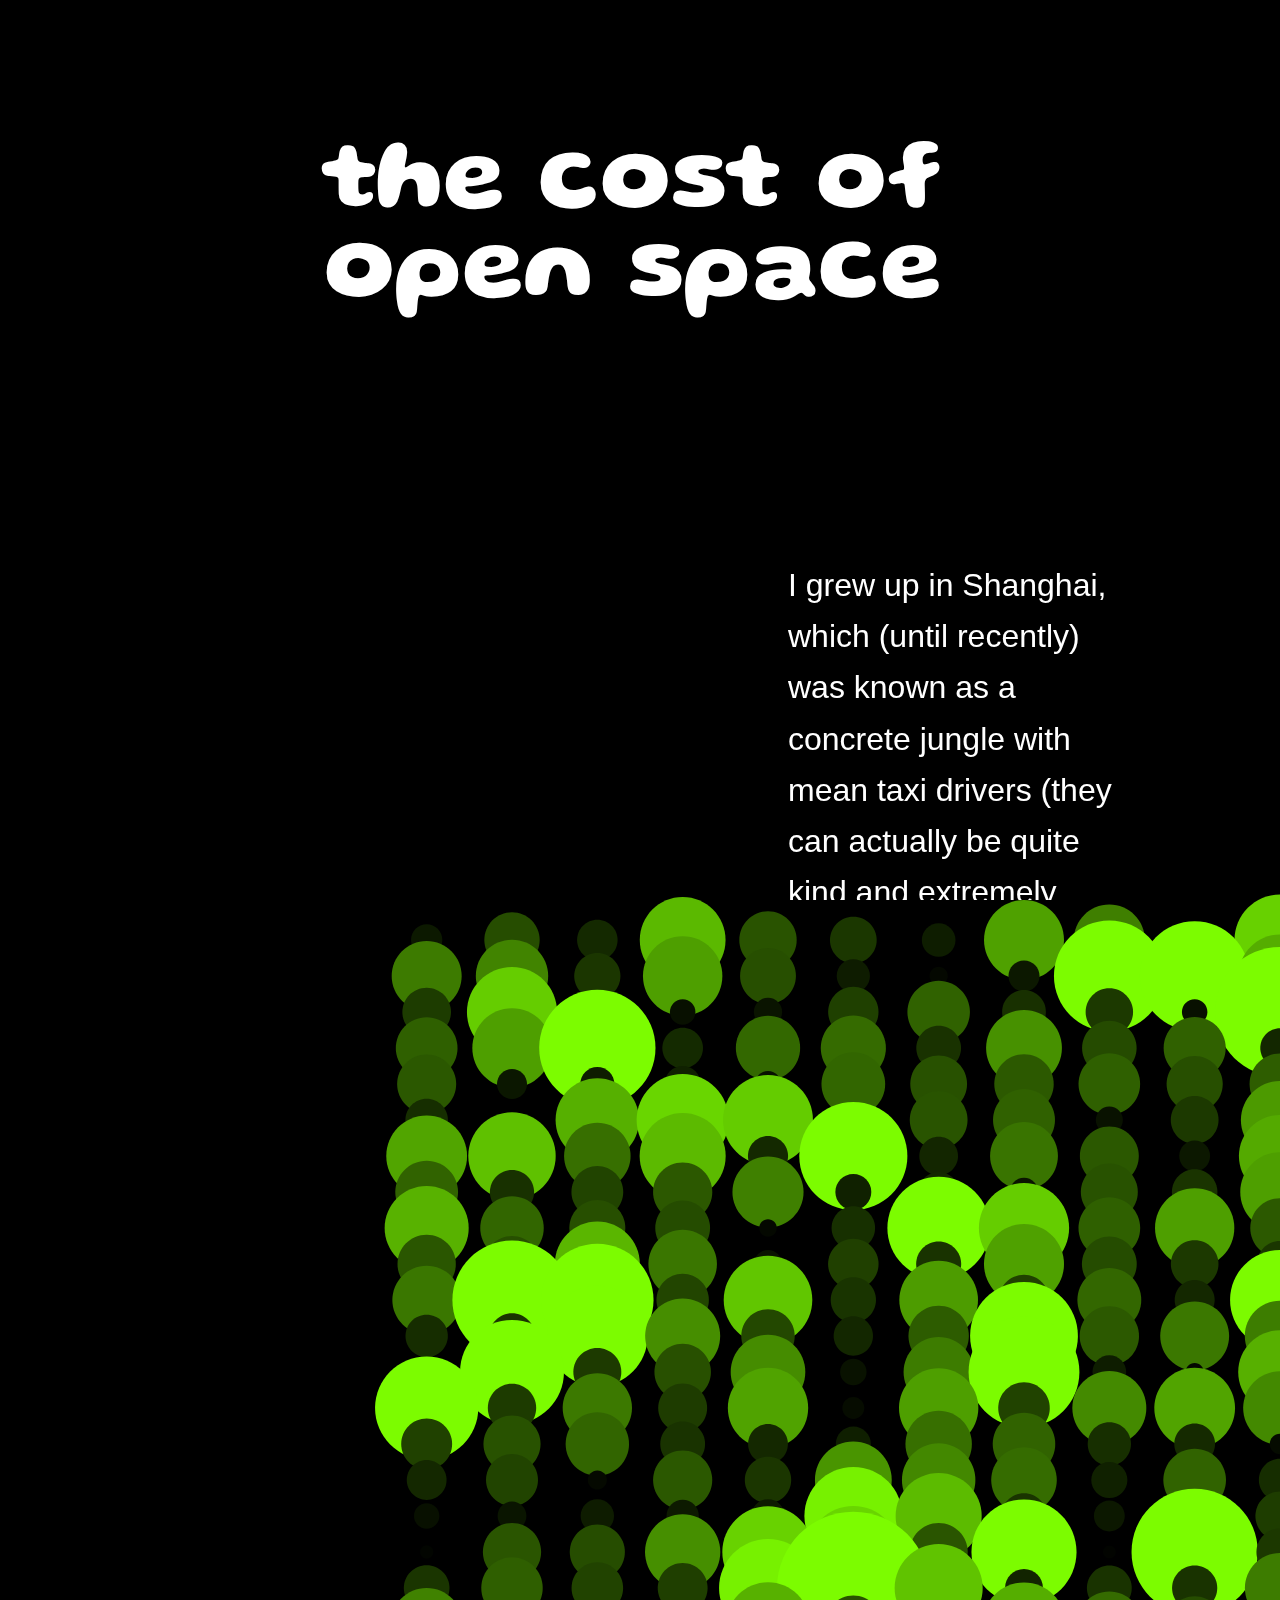
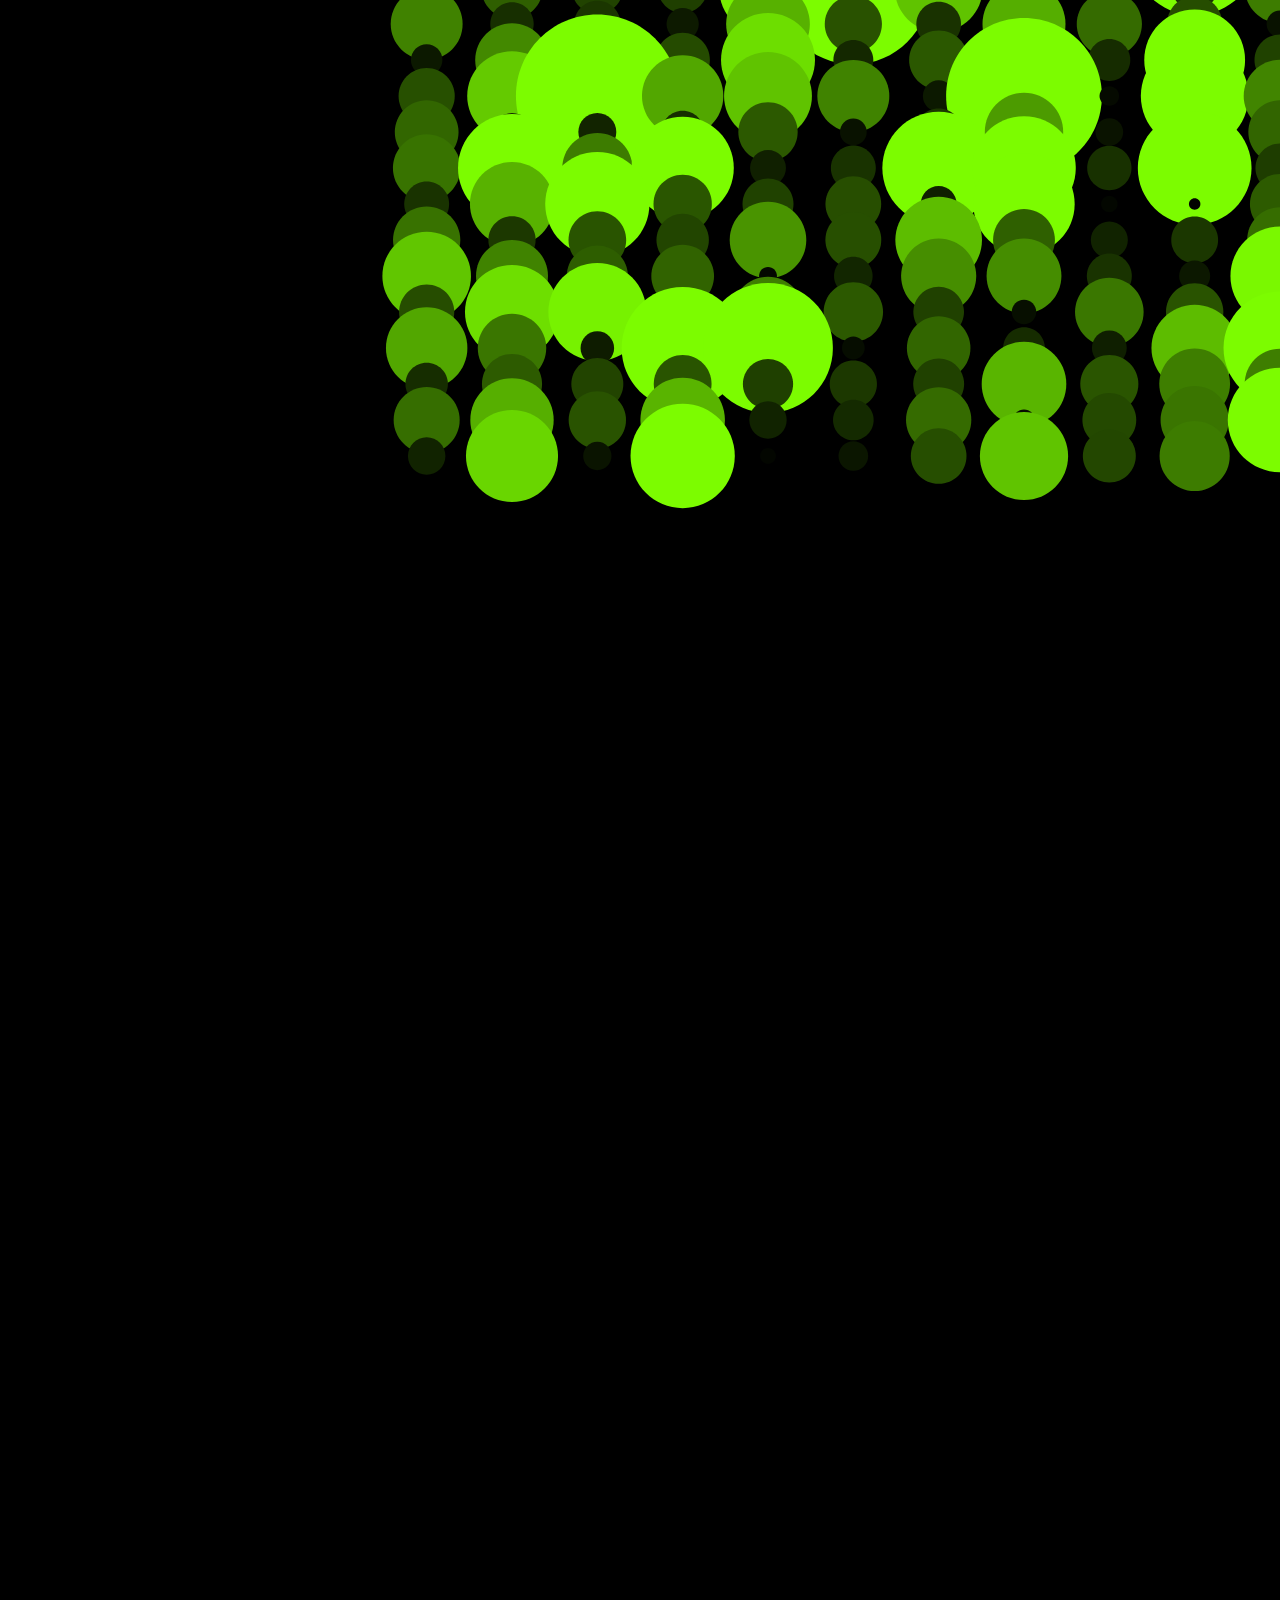
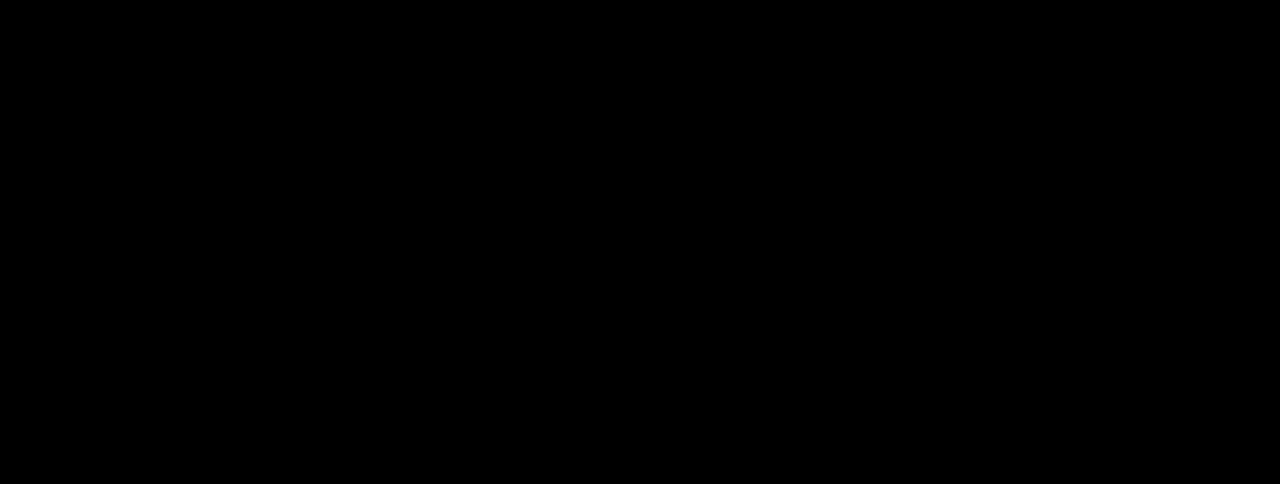
==== index.html @ 82c8053a "." ====
<!DOCTYPE html>
<html>
<head>
  <meta charset="utf-8">
  <meta name="viewport" content="width=device-width, initial-scale=1.0">
  <link rel="stylesheet" href="style/main.css">
  <link href="https://fonts.googleapis.com/css2?family=Gluten:wght@100;200;300;700&display=swap" rel="stylesheet">
  <title>open spaces</title>
  <script language="javascript" type="text/javascript" src="libraries/p5.min.js"></script>
  <script language="javascript" type="text/javascript" src="openspaces.js"></script>
</head>

<body>
  <div class="parallax-container">
    <div class="sticky-header">
      <h1> the cost of <br>open space</h1>
    </div>

    <!-- p5.js Sketch -->
    <script src="openspaces.js"></script>

    <!-- Content Container -->
    <div class="container" id="textContainer">
      <br><br><br><br><br><br><br><br>
      <br><br><br><br><br><br><br><br>
      <br><br><br><br><br><br><br><br>      <br><br><br><br><br><br><br><br>
      <br><br><br><br><br><br><br><br>

      <p>
        I grew up in Shanghai, which (until recently) was known as a concrete jungle with mean taxi drivers (they can
        actually be quite kind and extremely funny) and horrible air quality.
        In middle school, recess time and gym classes were often cancelled on days where the AQI score was deemed unsafe
        for outdoor activity.
        Access to outdoor space is a luxury — that is a fact that I am cognizant of perhaps more intimately than most.
        <br><br><br><br><br><br><br><br>
        <br><br><br><br><br><br><br><br>
        <br><br><br><br><br><br><br><br>

        My project explores the acreages of open space in all 351 towns in the state of Massachusetts. Median income and
        population for each town in this visualization provide crucial context for understanding this data.
        <br><br><br><br><br><br><br><br>      <br><br><br><br><br><br><br><br>
        <br><br><br><br><br><br><br><br>

        <b>Each circle represents one of 351 towns in Massachusetts. Hover over each circle to learn more about them. </b>
        <br><br><br><br><br><br><br><br>      <br><br><br><br><br><br><br><br>
        <br><br><br><br><br><br><br><br>

      </p>
    </div>
    <!-- Opaque Overlay -->
    <div class="opaque-overlay" id="overlay"></div>
  </div>

  <!-- <script>
    document.addEventListener('DOMContentLoaded', function () {
      const parallaxSections = document.querySelectorAll('.parallax-section');

      window.addEventListener('scroll', function () {
        parallaxSections.forEach(function (section, index) {
          const scrollPosition = window.scrollY;
          const yPos = -scrollPosition / (index + 1);
          const coords = `50% ${yPos}px`;

          section.style.backgroundPosition = coords;
        });
      });
    });
  </script> -->
</body>

</html>
---- style/main.css ----
body {
  padding: 20px;
  margin: 20px;
  background-color: #000;
  font-family: "Gluten", "Open Sans", sans-serif;
  font-style: normal;
  color: white;
  font-weight: 300;
  display: flex;
  align-items: top;
  text-align: left;
  justify-content: center;
  overflow: auto;
}

.parallax-container {
  position: relative;
  width: 100%;
  height: 100vh;
  overflow-y: auto;
  overscroll-behavior: contain; /* or 'auto' or 'none' */
}

.sticky-header {
  /* background-color: #000; */
  color: #fff;
  padding: 100px;
  width: 20%;
  position: fixed;
  top: 10;
}

/* main {
  flex: 1;
  padding: 20px;
  height: 100vh;
  background-color: #000;
  margin-right: 30%;
} */

.container {
  display: flex;
  flex-direction: column;
  align-items: flex-end;
  text-align: left;
  position: fixed;
  width: 30%; /* Adjusted width to 30% */
  right: 10%; /* Increased right margin to 10% */
  top: 0;
  height: 100%;
  overflow-y: auto; /* Allow scrolling within the container */
  z-index: 3;
}


.sticky-header h1 {
  text-align: right;
  margin: 0 220px;
  color: white;
  font-size: 100px;
  position: fixed;
}


.container p {
  margin: 0 20px; /* Add margin for better readability */
  color: white;
  font-size: 32px;
  line-height: 1.6;
  text-align: left;
  font-family: 'Gill Sans', 'Gill Sans MT', Calibri, 'Trebuchet MS', sans-serif;
}

.opaque-overlay {
  position: absolute; /* Change position to absolute */
  top: 0;
  left: 50%; /* Adjusted to center the overlay */
  width: 40%; /* Adjusted to a smaller width */
  background: rgba(255, 255, 255, 1);
  z-index: 2;
  /* transform: translateX(-50%); Center the overlay horizontally */
}

.container::-webkit-scrollbar {
  width: 5px; /* Set the width of the scrollbar */
}

.container::-webkit-scrollbar-thumb {
  background-color: rgba(20, 20, 20, 0.5); /* Set the color of the scrollbar thumb */
  border-radius: 2px; /* Optional: Add rounded corners to the thumb */
}

.container::-webkit-scrollbar-track {
  background-color: transparent; /* Set the color of the scrollbar track */
}
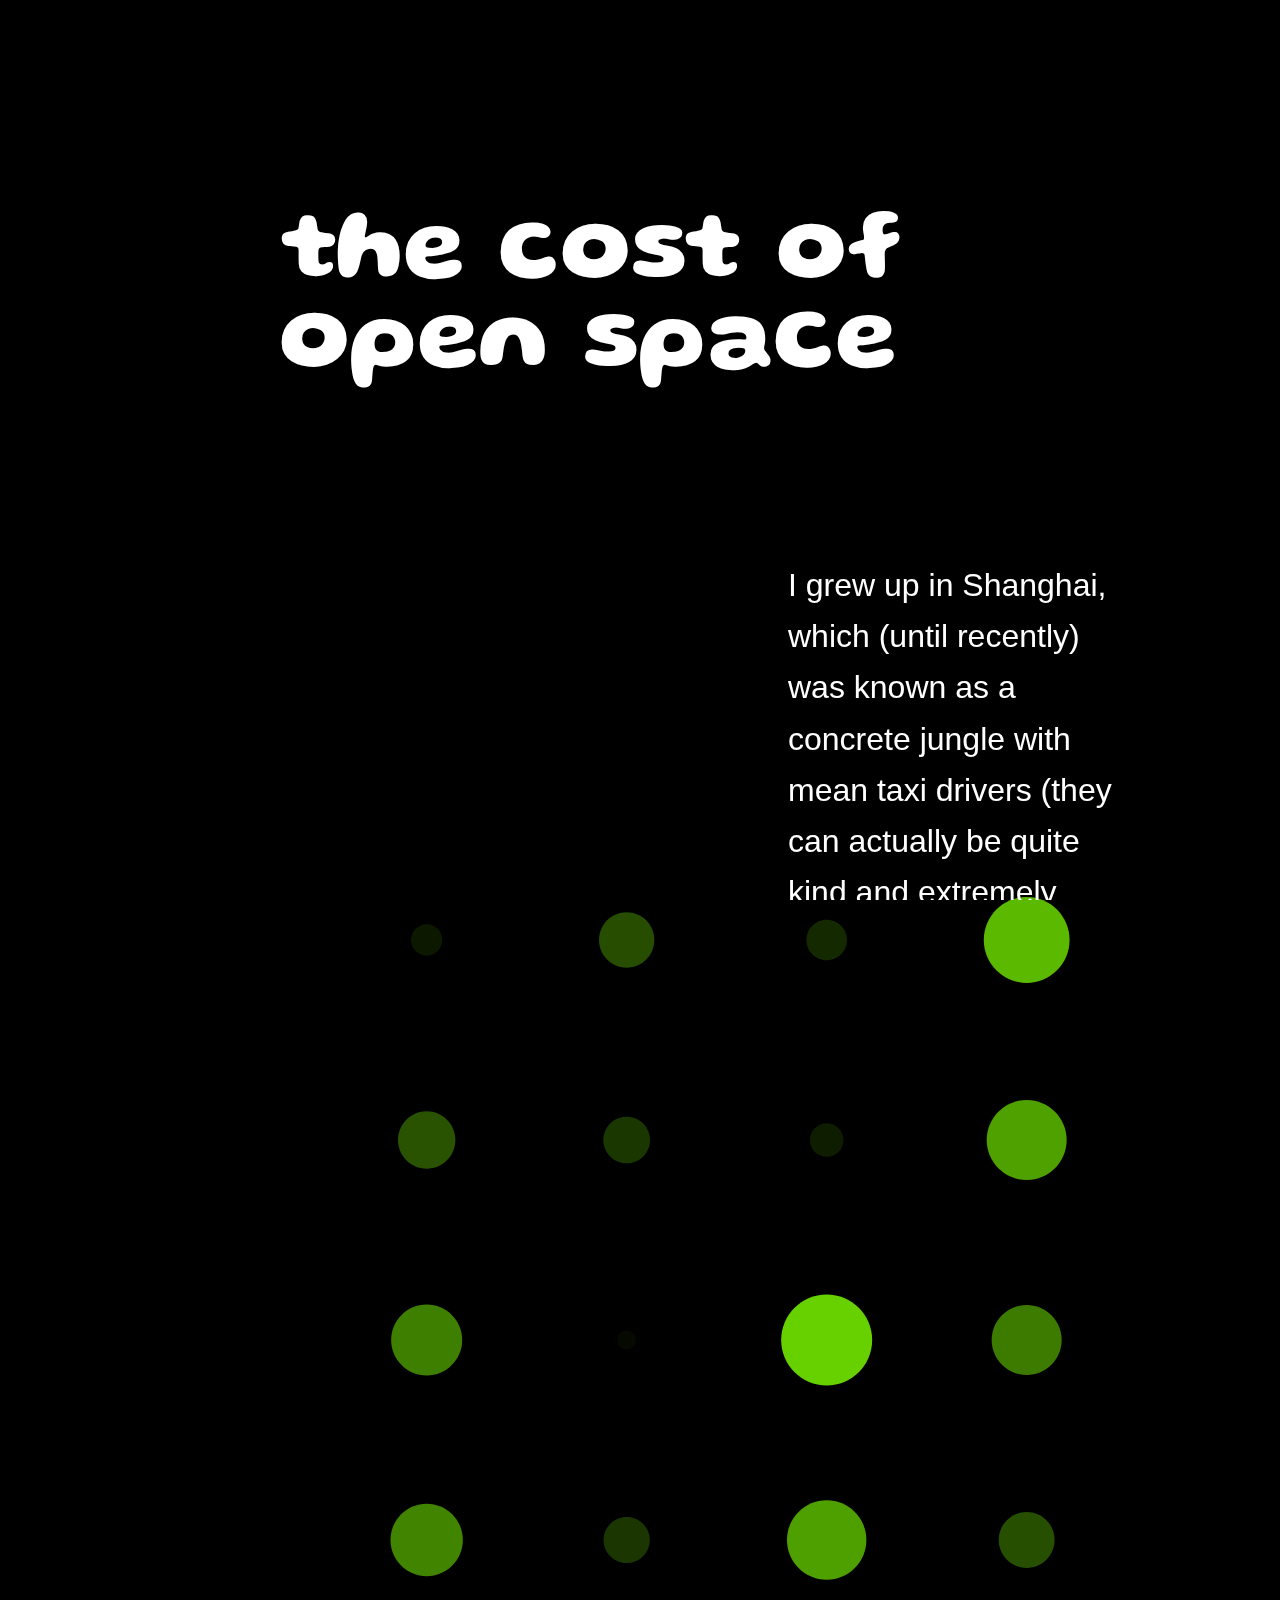
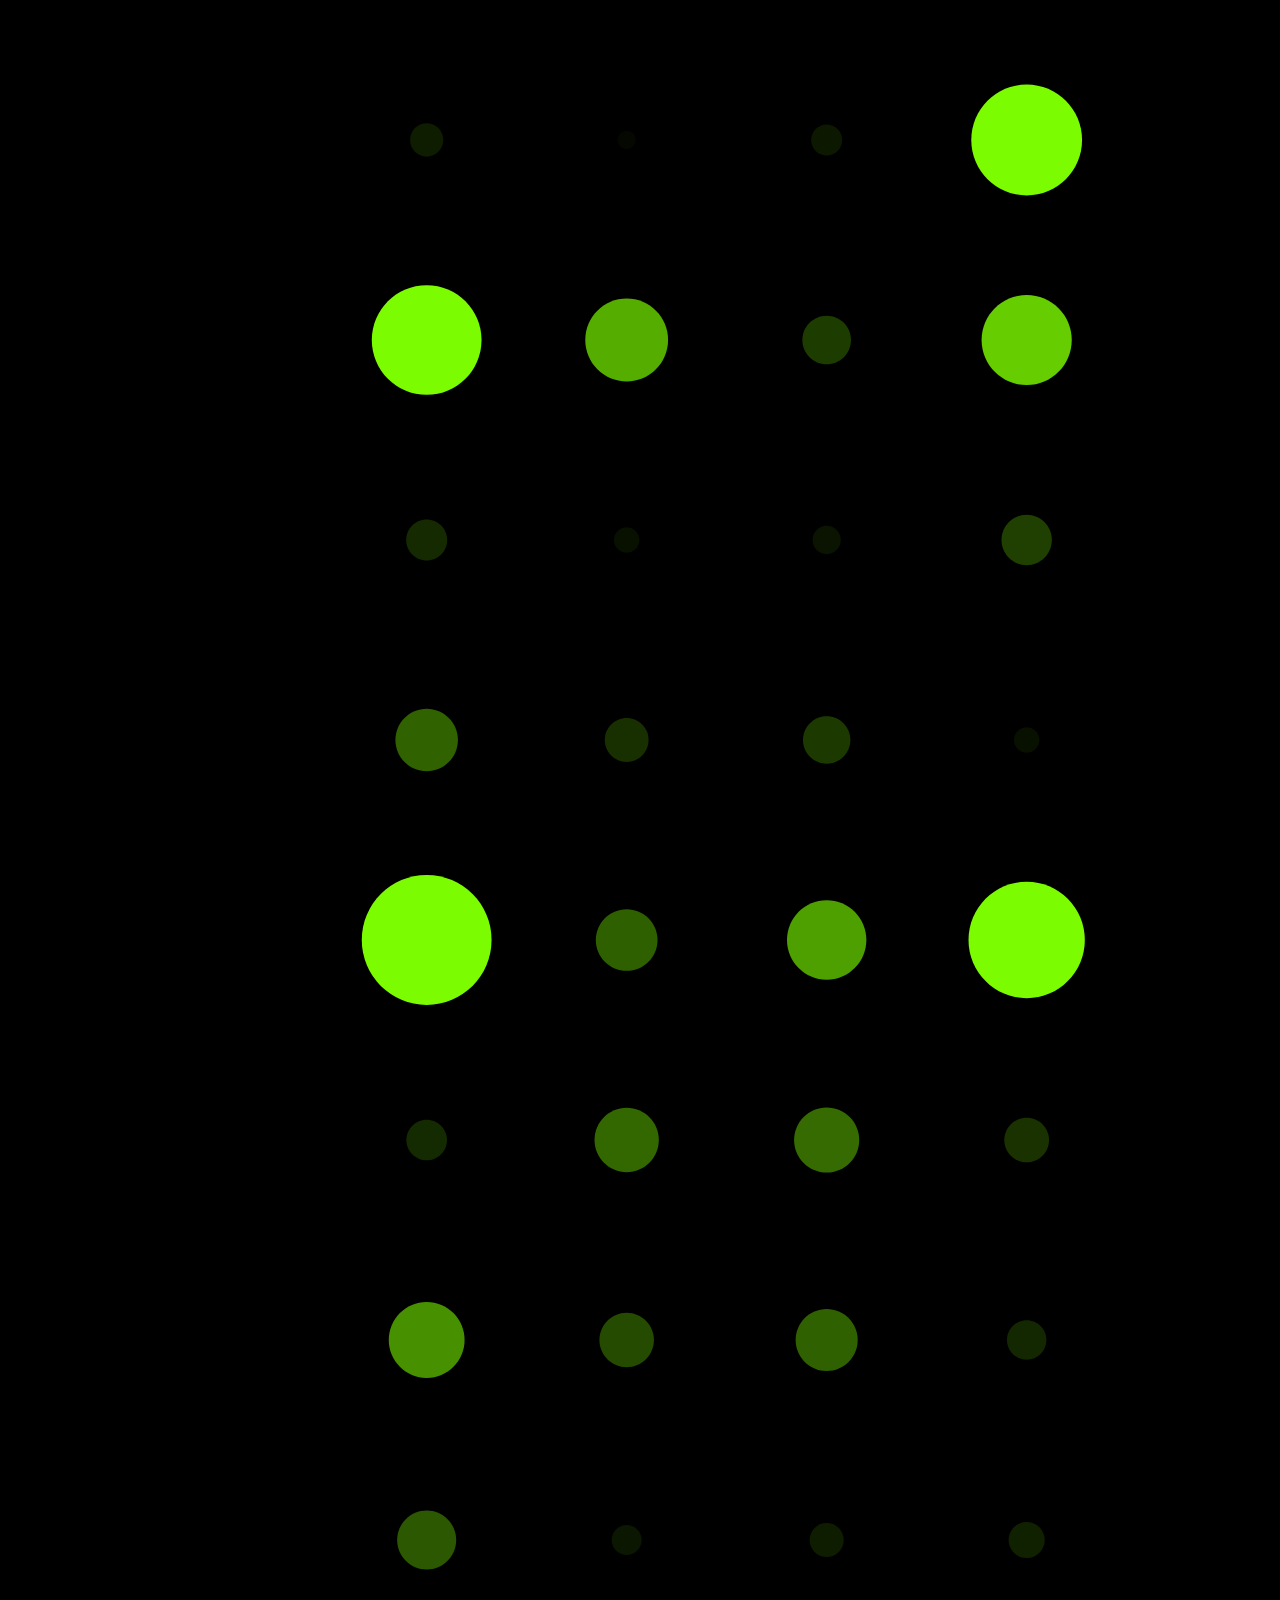
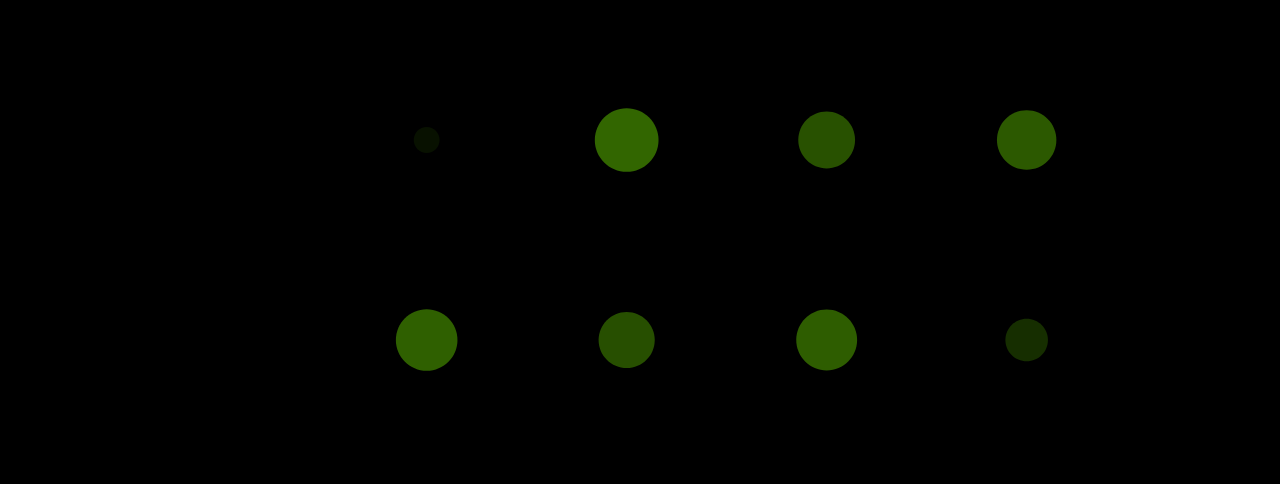
==== commit ec407c00: "." ====
--- a/index.html
+++ b/index.html
@@ -11,13 +11,11 @@
 </head>
 
 <body>
+  <div class="sticky-header">
+    <h1> the cost of <br>open space</h1>
+  </div>
+
   <div class="parallax-container">
-    <div class="sticky-header">
-      <h1> the cost of <br>open space</h1>
-    </div>
-
-    <!-- p5.js Sketch -->
-    <script src="openspaces.js"></script>
 
     <!-- Content Container -->
     <div class="container" id="textContainer">
@@ -44,8 +42,12 @@
         <b>Each circle represents one of 351 towns in Massachusetts. Hover over each circle to learn more about them. </b>
         <br><br><br><br><br><br><br><br>      <br><br><br><br><br><br><br><br>
         <br><br><br><br><br><br><br><br>
+        <br><br>
 
       </p>
+          <!-- p5.js Sketch -->
+    <script src="openspaces.js"></script>
+
     </div>
     <!-- Opaque Overlay -->
     <div class="opaque-overlay" id="overlay"></div>
--- a/style/main.css
+++ b/style/main.css
@@ -24,10 +24,11 @@
 .sticky-header {
   /* background-color: #000; */
   color: #fff;
-  padding: 100px;
+  padding: 200px;
   width: 20%;
   position: fixed;
-  top: 10;
+  top: 10px; /* Add 'px' for top property */
+  left: 0;   /* Set the left property to 0 to make it go to the left */
 }
 
 /* main {
@@ -54,8 +55,8 @@
 
 
 .sticky-header h1 {
-  text-align: right;
-  margin: 0 220px;
+  text-align: left;
+  margin: 0 80px;
   color: white;
   font-size: 100px;
   position: fixed;
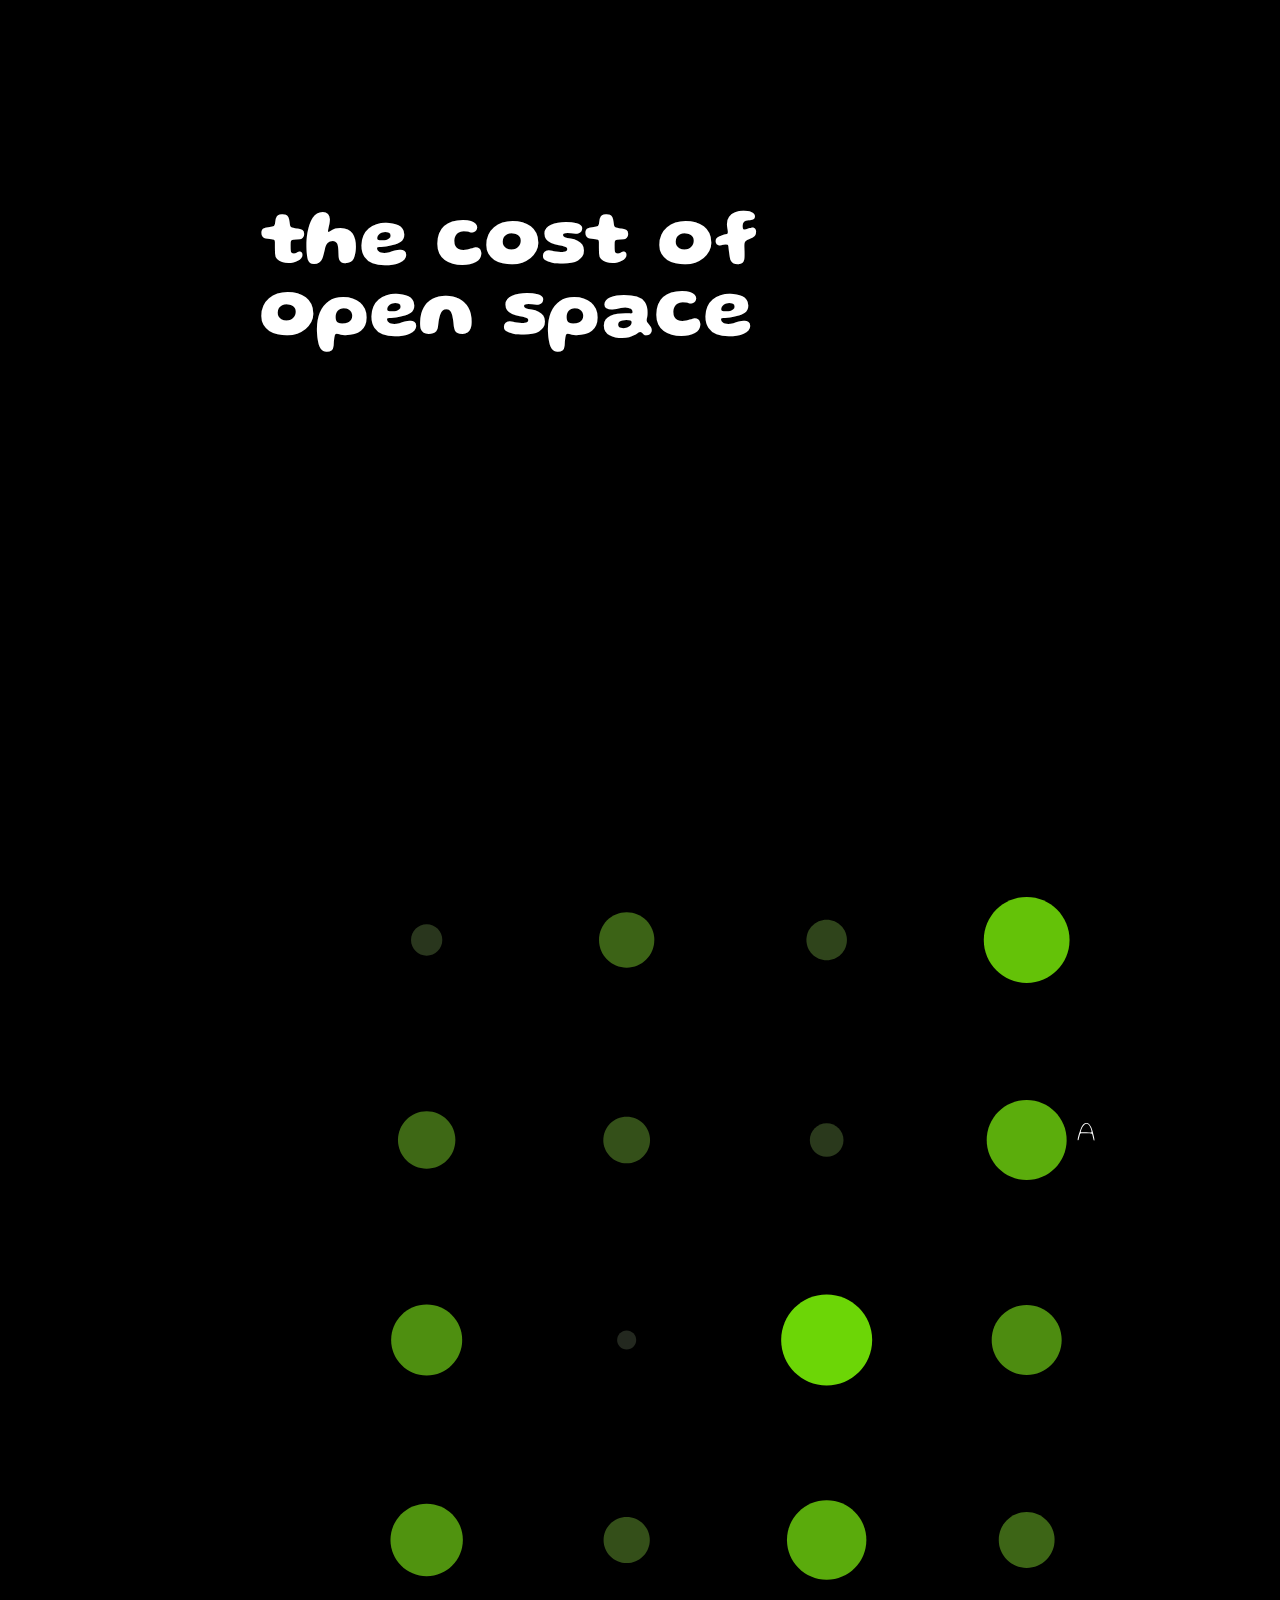
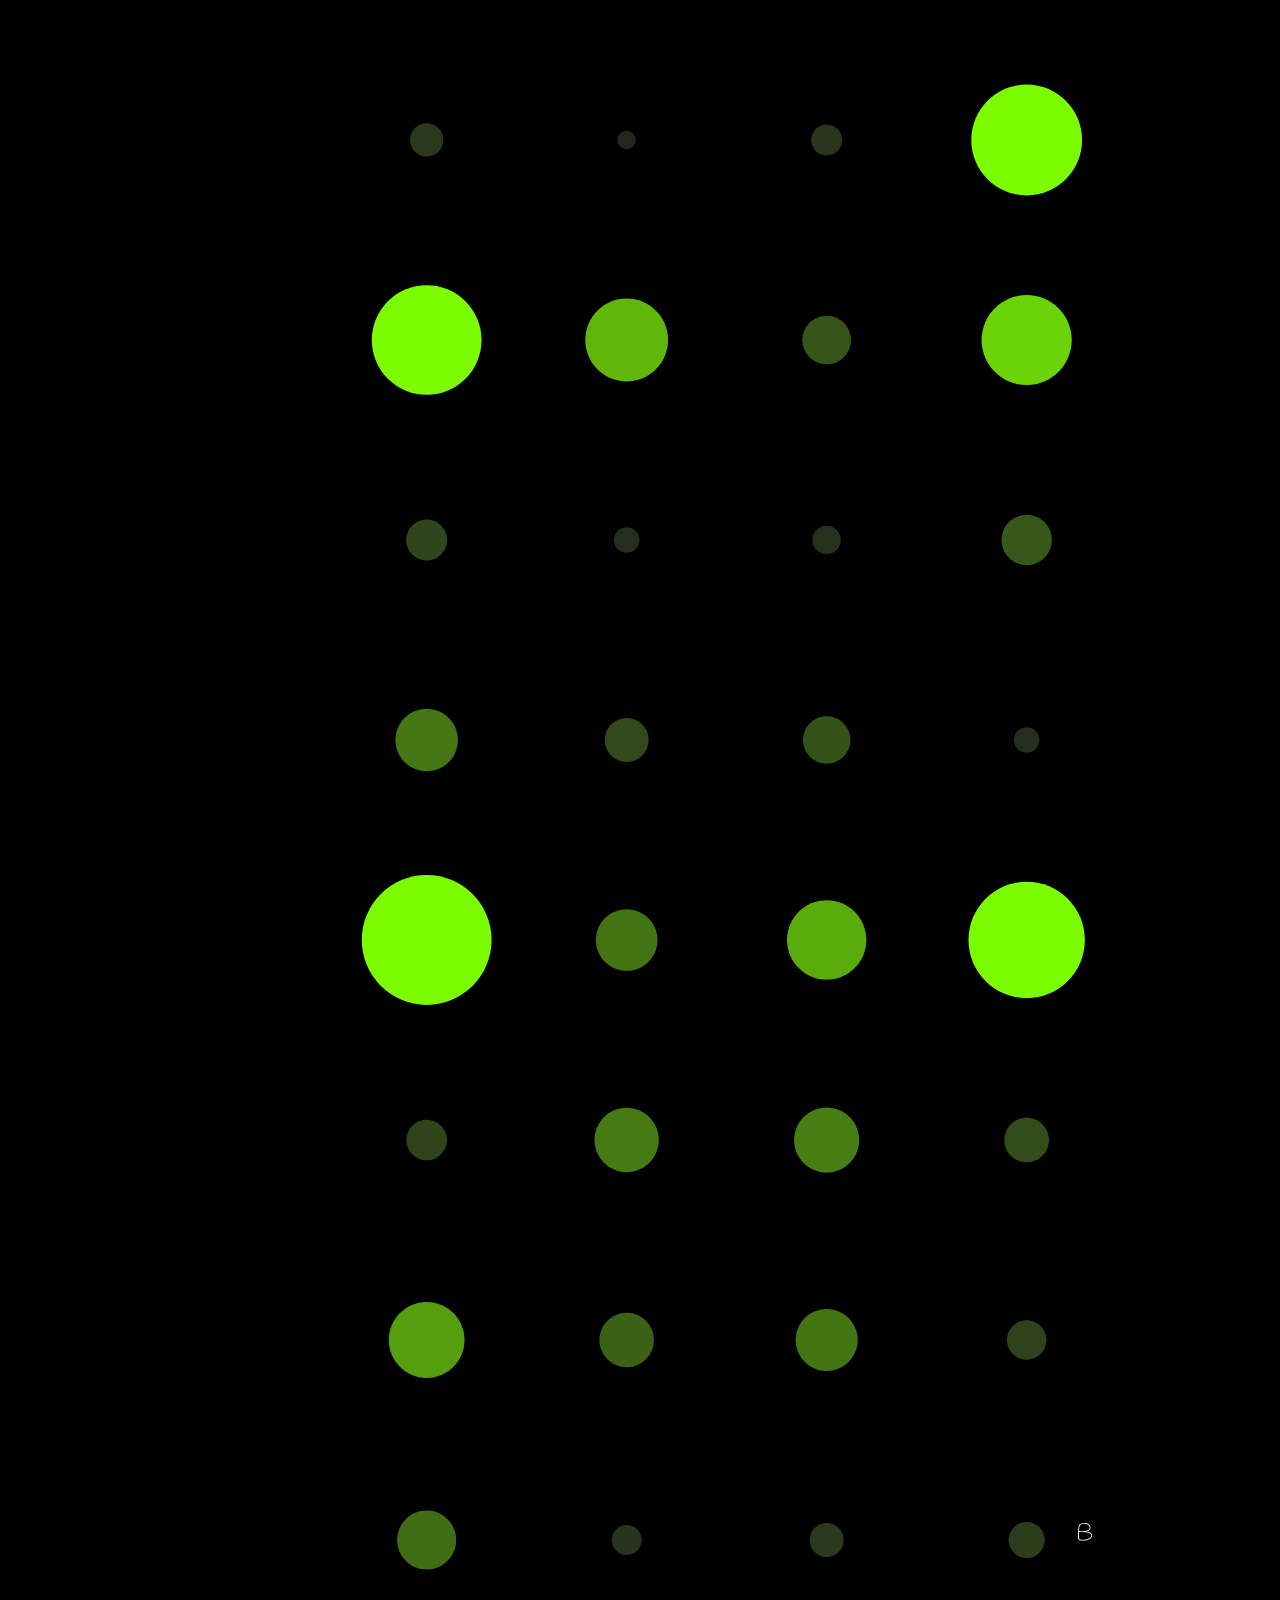
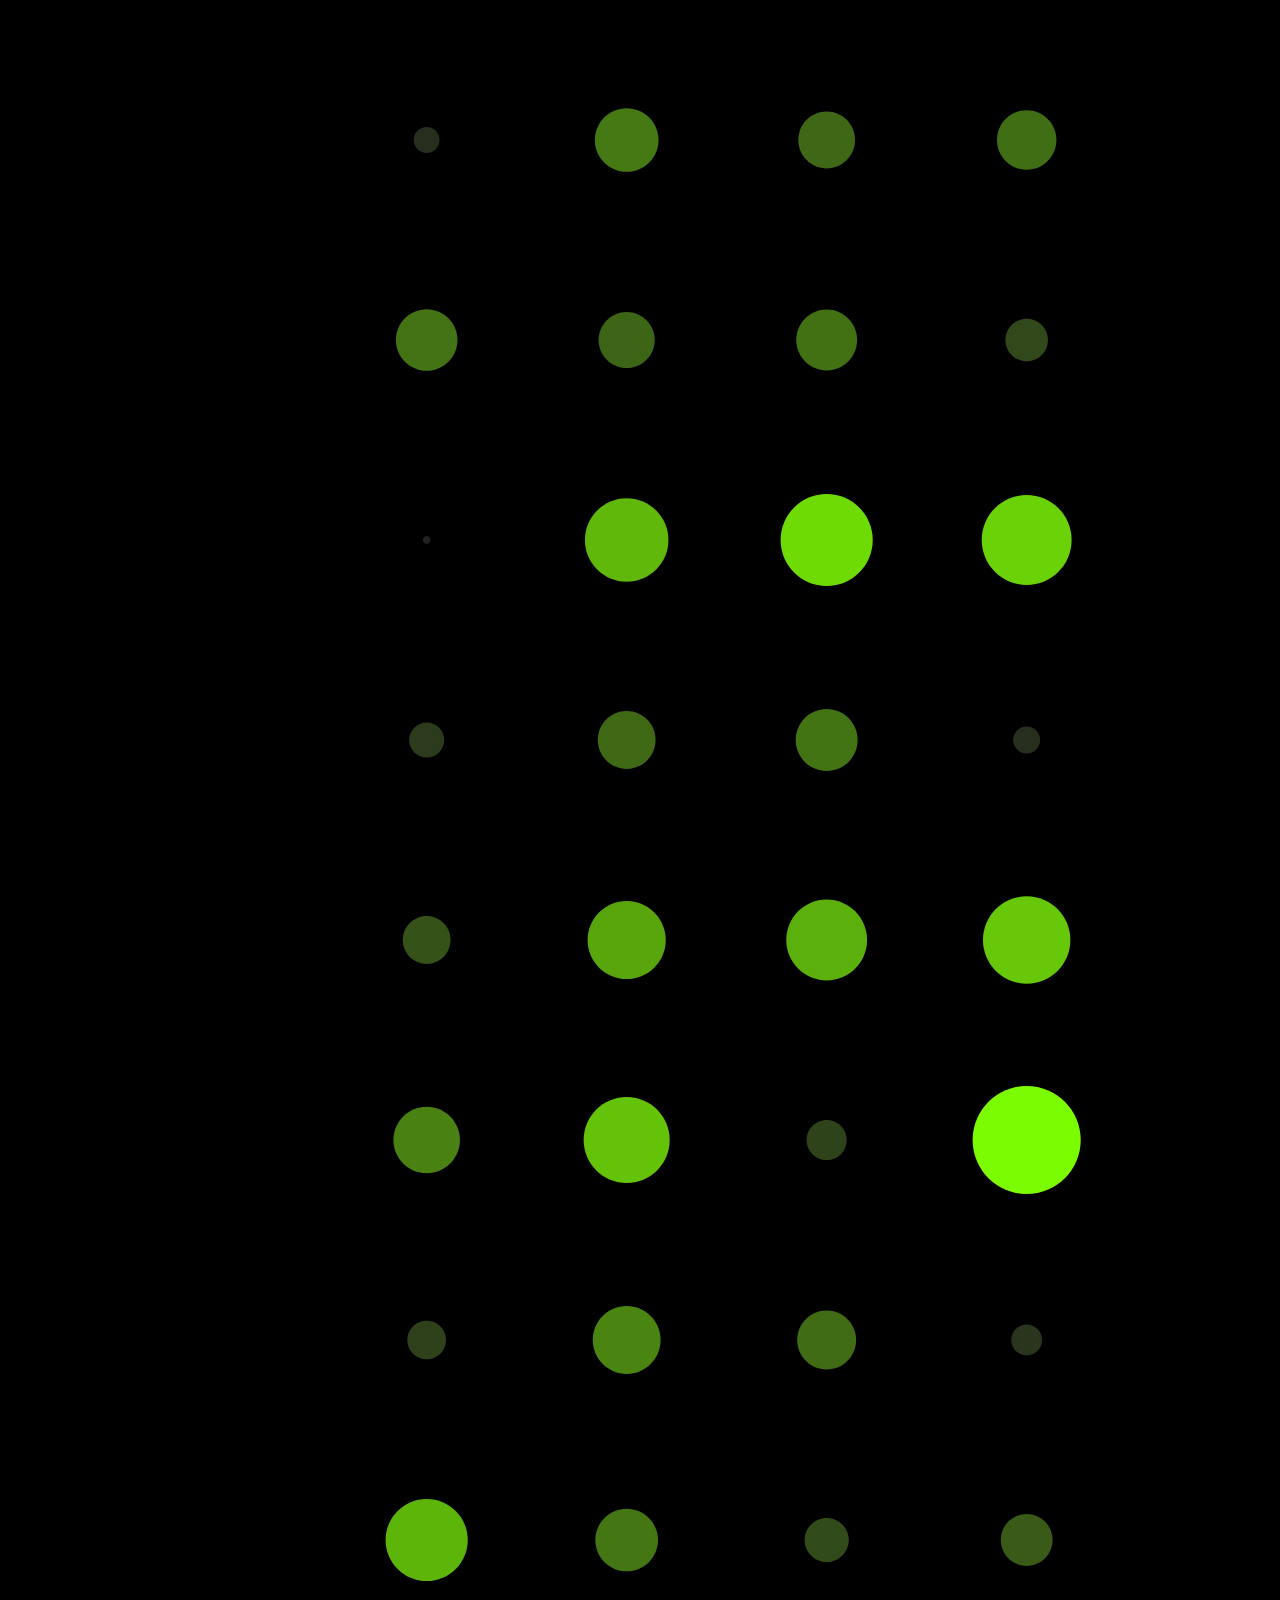
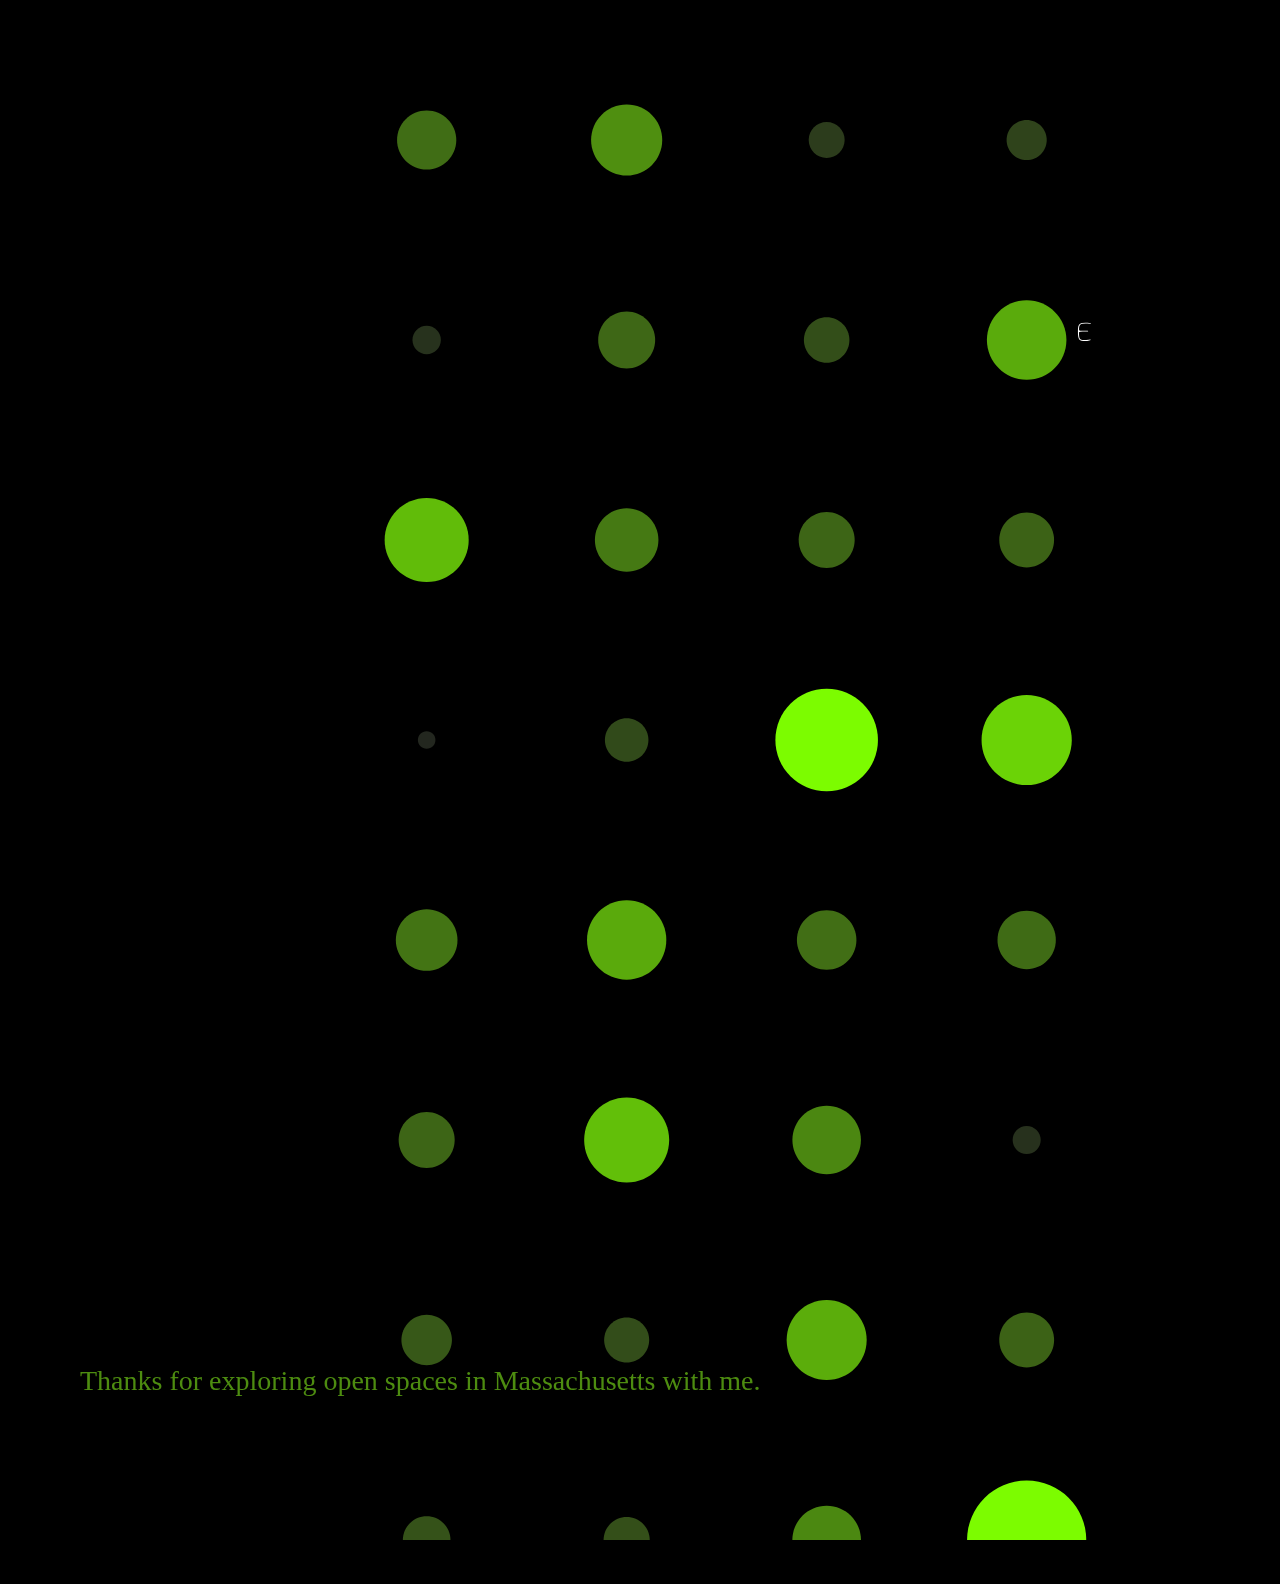
==== commit af84ff06: "." ====
--- a/index.html
+++ b/index.html
@@ -19,32 +19,39 @@
 
     <!-- Content Container -->
     <div class="container" id="textContainer">
-      <br><br><br><br><br><br><br><br>
-      <br><br><br><br><br><br><br><br>
-      <br><br><br><br><br><br><br><br>      <br><br><br><br><br><br><br><br>
-      <br><br><br><br><br><br><br><br>
-
+      <p class = "exclude-box">
+        <br><br><br><br><br><br><br><br>
+        <br><br><br><br><br><br><br><br>
+        <br><br><br><br><br><br><br><br>
+      </p>
       <p>
         I grew up in Shanghai, which (until recently) was known as a concrete jungle with mean taxi drivers (they can
         actually be quite kind and extremely funny) and horrible air quality.
         In middle school, recess time and gym classes were often cancelled on days where the AQI score was deemed unsafe
         for outdoor activity.
         Access to outdoor space is a luxury — that is a fact that I am cognizant of perhaps more intimately than most.
+      </p>
+      <p class = "exclude-box">
         <br><br><br><br><br><br><br><br>
         <br><br><br><br><br><br><br><br>
         <br><br><br><br><br><br><br><br>
-
+      </p>
+      <p>
         My project explores the acreages of open space in all 351 towns in the state of Massachusetts. Median income and
         population for each town in this visualization provide crucial context for understanding this data.
-        <br><br><br><br><br><br><br><br>      <br><br><br><br><br><br><br><br>
+      </p>
+      <p class = "exclude-box">
         <br><br><br><br><br><br><br><br>
+        <br><br><br><br><br><br><br><br>
+        <br><br><br><br><br><br><br><br>
+      </p>
+      <p>
+        <b>Each circle represents one of 351 towns in Massachusetts. Hover over each circle to learn more about them. </b>
+      </p>
+      <p class = "exclude-box">
 
-        <b>Each circle represents one of 351 towns in Massachusetts. Hover over each circle to learn more about them. </b>
-        <br><br><br><br><br><br><br><br>      <br><br><br><br><br><br><br><br>
-        <br><br><br><br><br><br><br><br>
-        <br><br>
-
-      </p>
+        <br><br><br><br>
+        April Qian<br><br></p>
           <!-- p5.js Sketch -->
     <script src="openspaces.js"></script>
 
--- a/style/main.css
+++ b/style/main.css
@@ -45,8 +45,8 @@
   align-items: flex-end;
   text-align: left;
   position: fixed;
-  width: 30%; /* Adjusted width to 30% */
-  right: 10%; /* Increased right margin to 10% */
+  width: 35%; /* Adjusted width to 30% */
+  right: 15%; /* Increased right margin to 10% */
   top: 0;
   height: 100%;
   overflow-y: auto; /* Allow scrolling within the container */
@@ -56,29 +56,46 @@
 
 .sticky-header h1 {
   text-align: left;
-  margin: 0 80px;
+  margin: 0 60px;
   color: white;
-  font-size: 100px;
+  font-size: 80px;
   position: fixed;
 }
 
 
 .container p {
-  margin: 0 20px; /* Add margin for better readability */
+  margin: 0 80px; /* Add margin for better readability */
+  padding: 20px;
   color: white;
   font-size: 32px;
   line-height: 1.6;
   text-align: left;
   font-family: 'Gill Sans', 'Gill Sans MT', Calibri, 'Trebuchet MS', sans-serif;
+  position: relative;
+}
+
+.container p::before {
+  content: '';
+  position: absolute;
+  top: -20px;
+  left: -20px;
+  width: calc(100% + 40px);
+  height: calc(100% + 40px);
+  background: rgba(32, 32, 32, 0.9); /* Adjust the color and opacity as needed */
+  z-index: -1; /* Place the overlay behind the text */
+}
+
+.container p.exclude-box::before {
+  content: none; /* Exclude the box for paragraphs with the "exclude-box" class */
 }
 
 .opaque-overlay {
-  position: absolute; /* Change position to absolute */
+  position: fixed; /* Change position to absolute */
   top: 0;
   left: 50%; /* Adjusted to center the overlay */
   width: 40%; /* Adjusted to a smaller width */
   background: rgba(255, 255, 255, 1);
-  z-index: 2;
+  z-index: 3;
   /* transform: translateX(-50%); Center the overlay horizontally */
 }
 
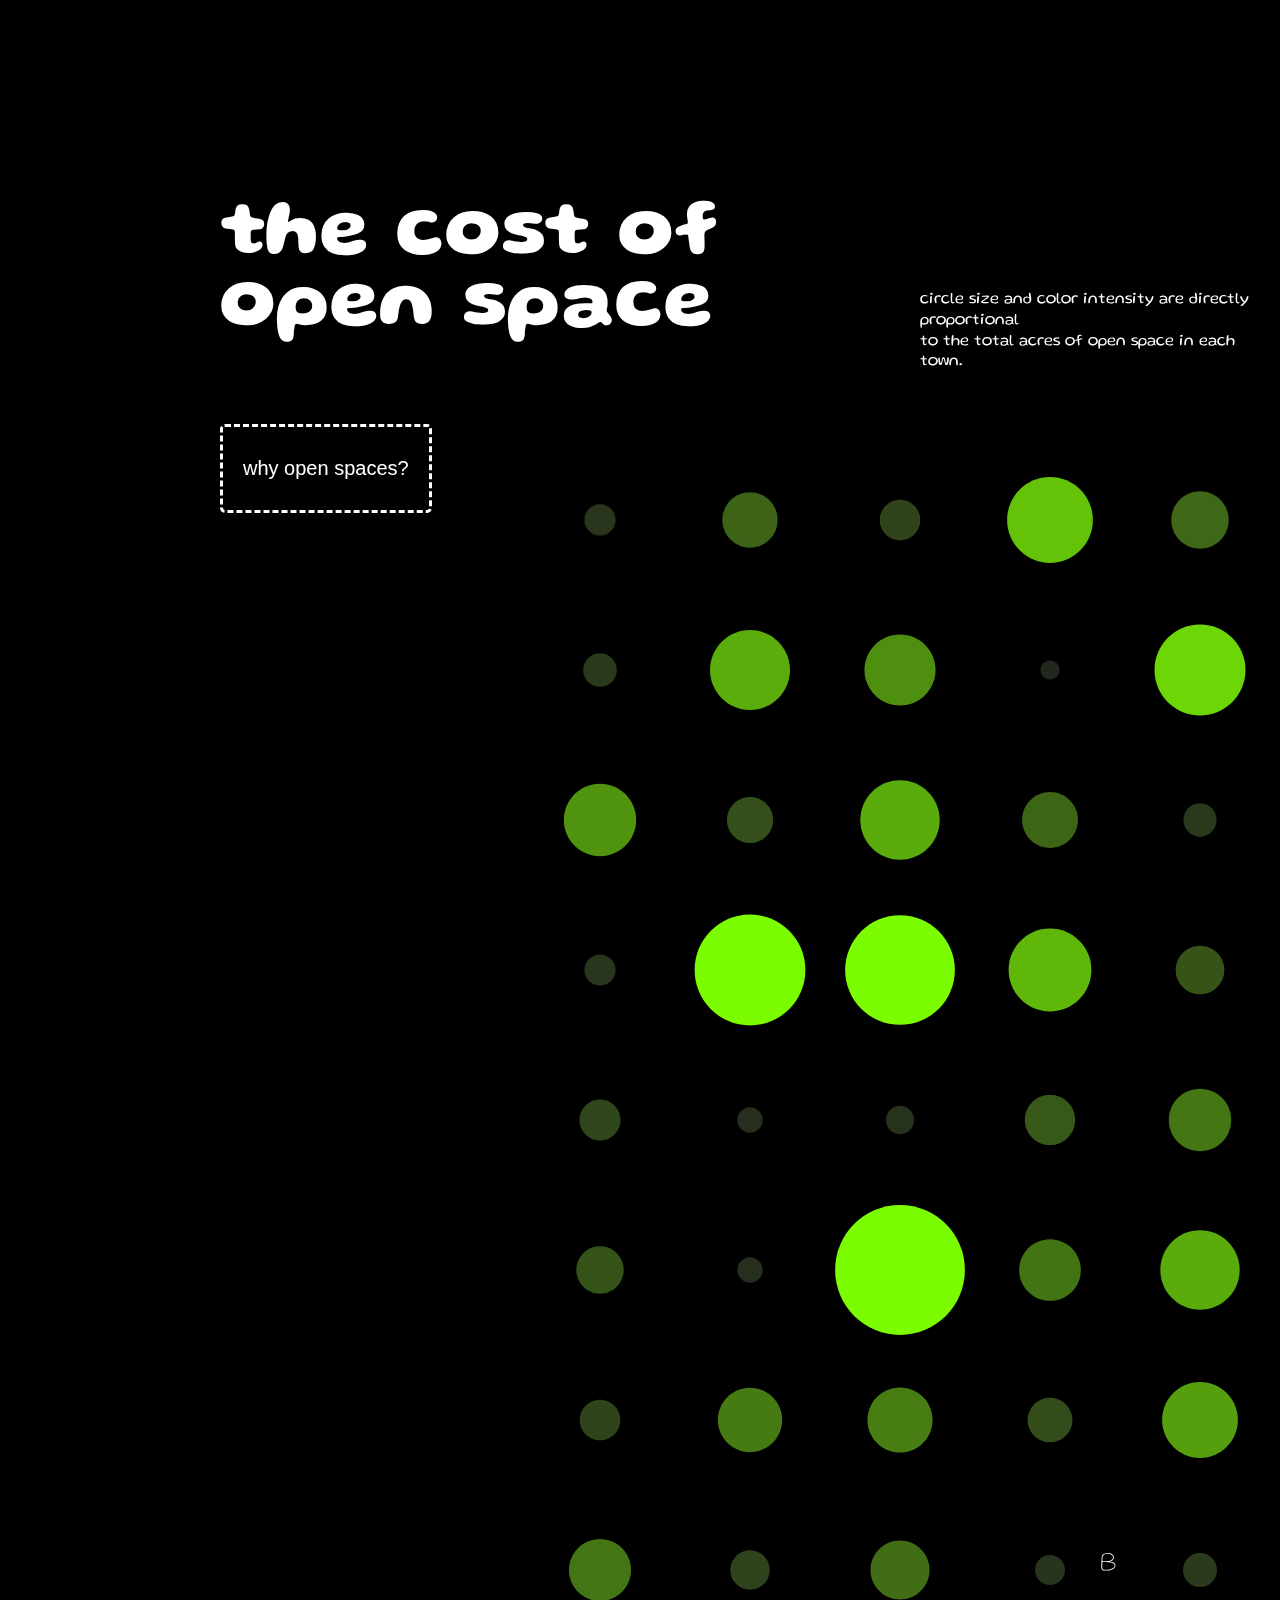
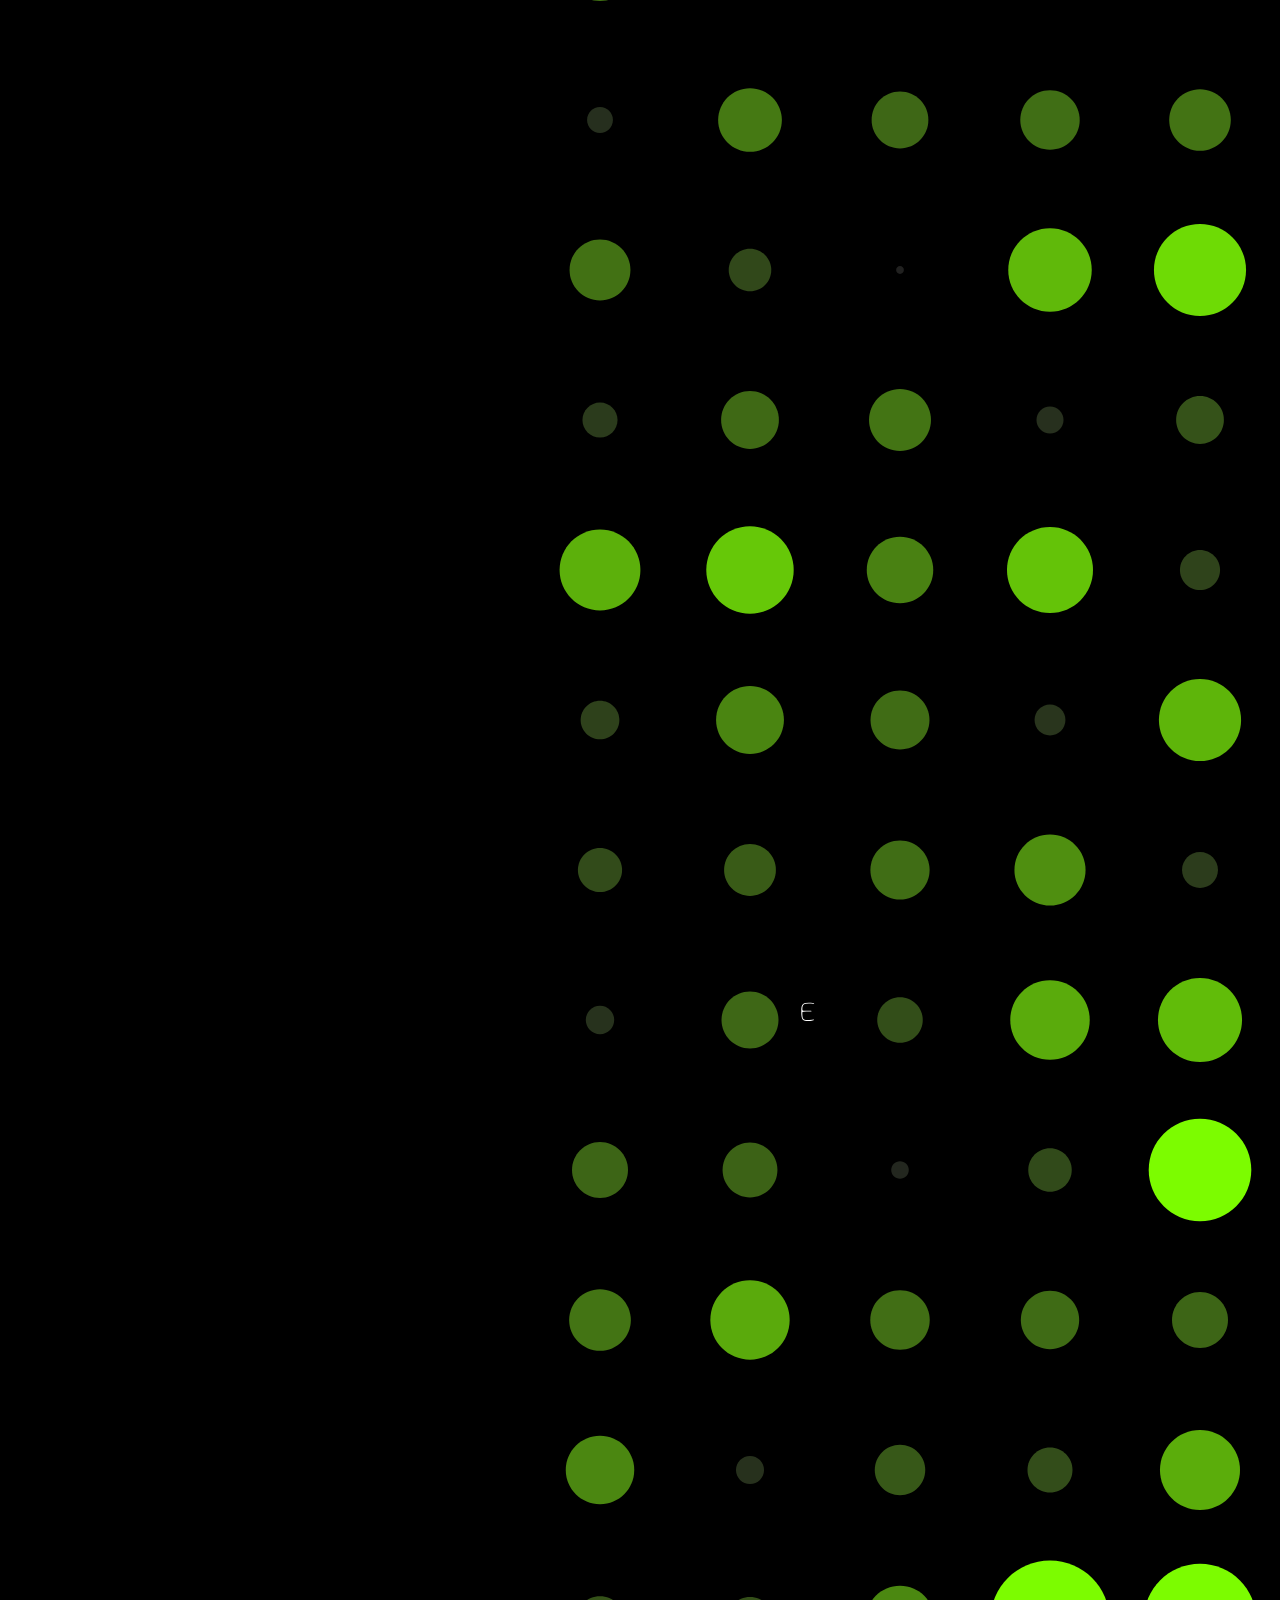
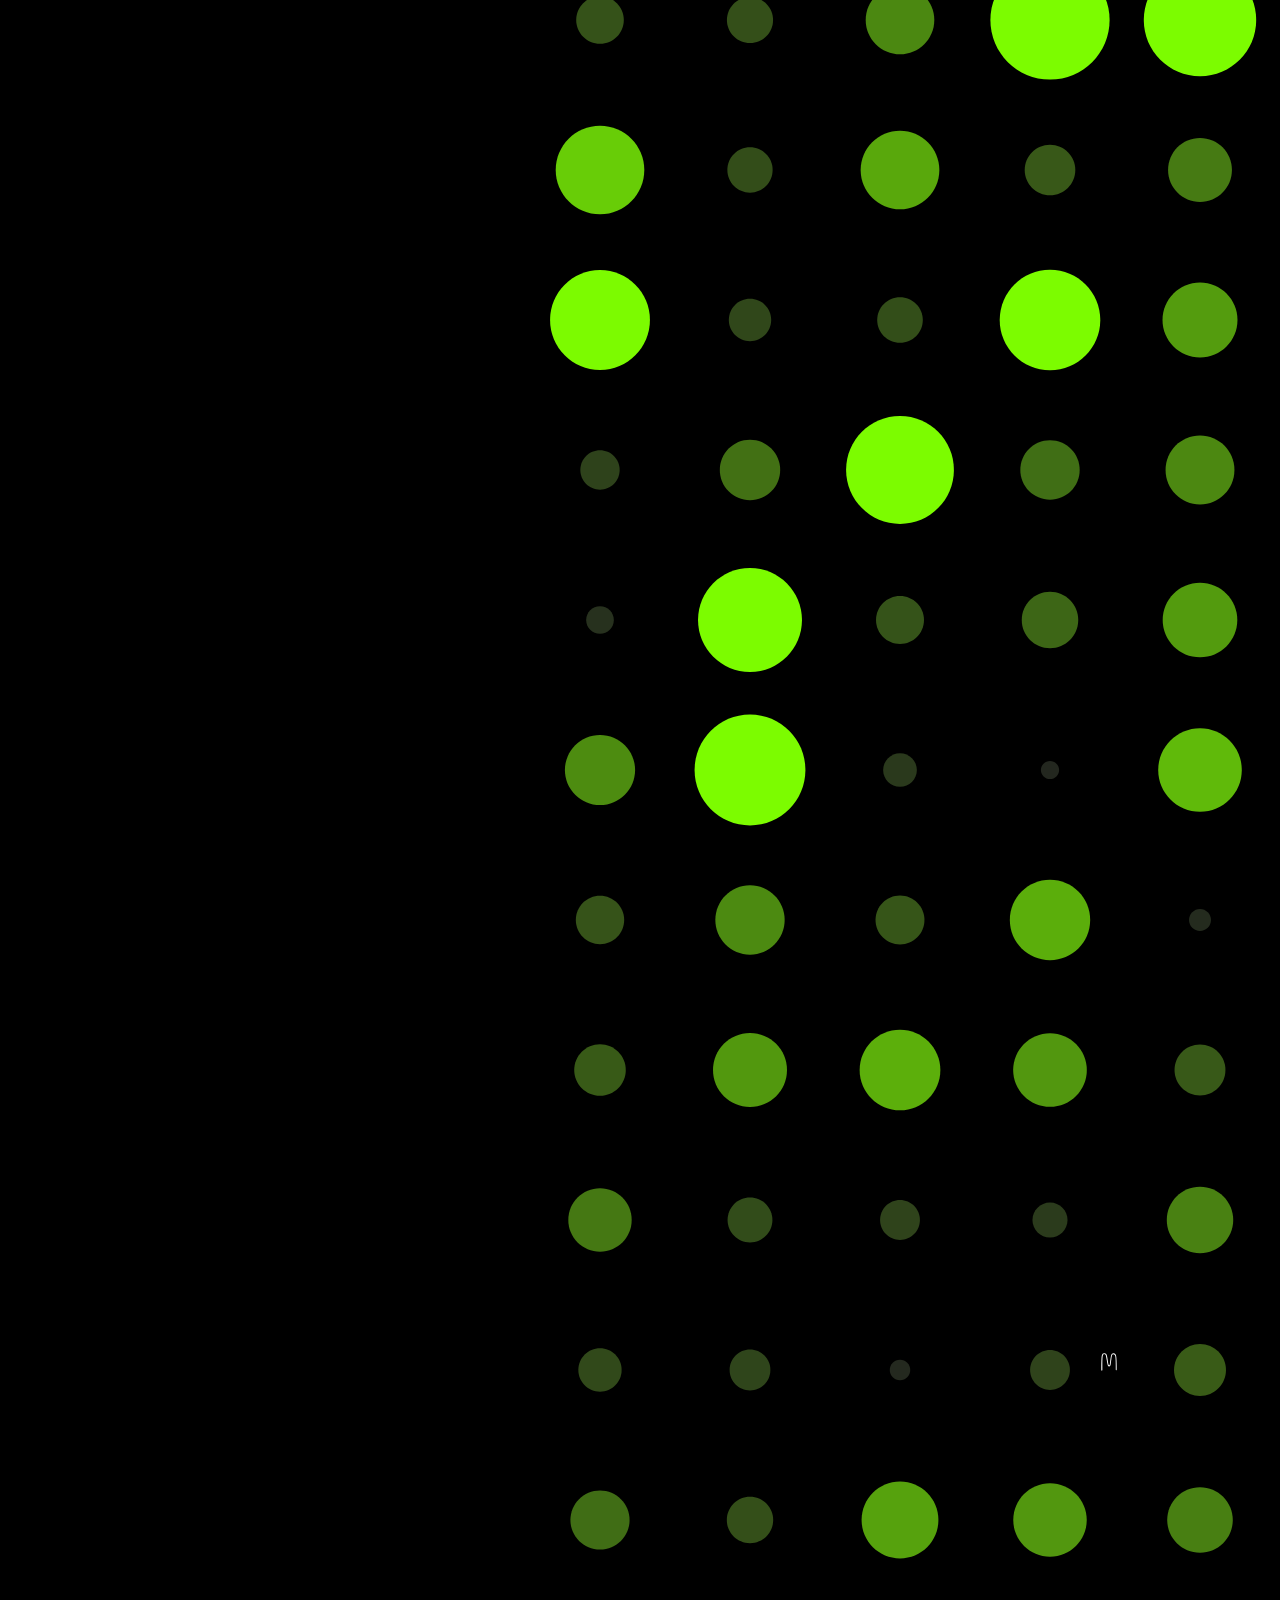
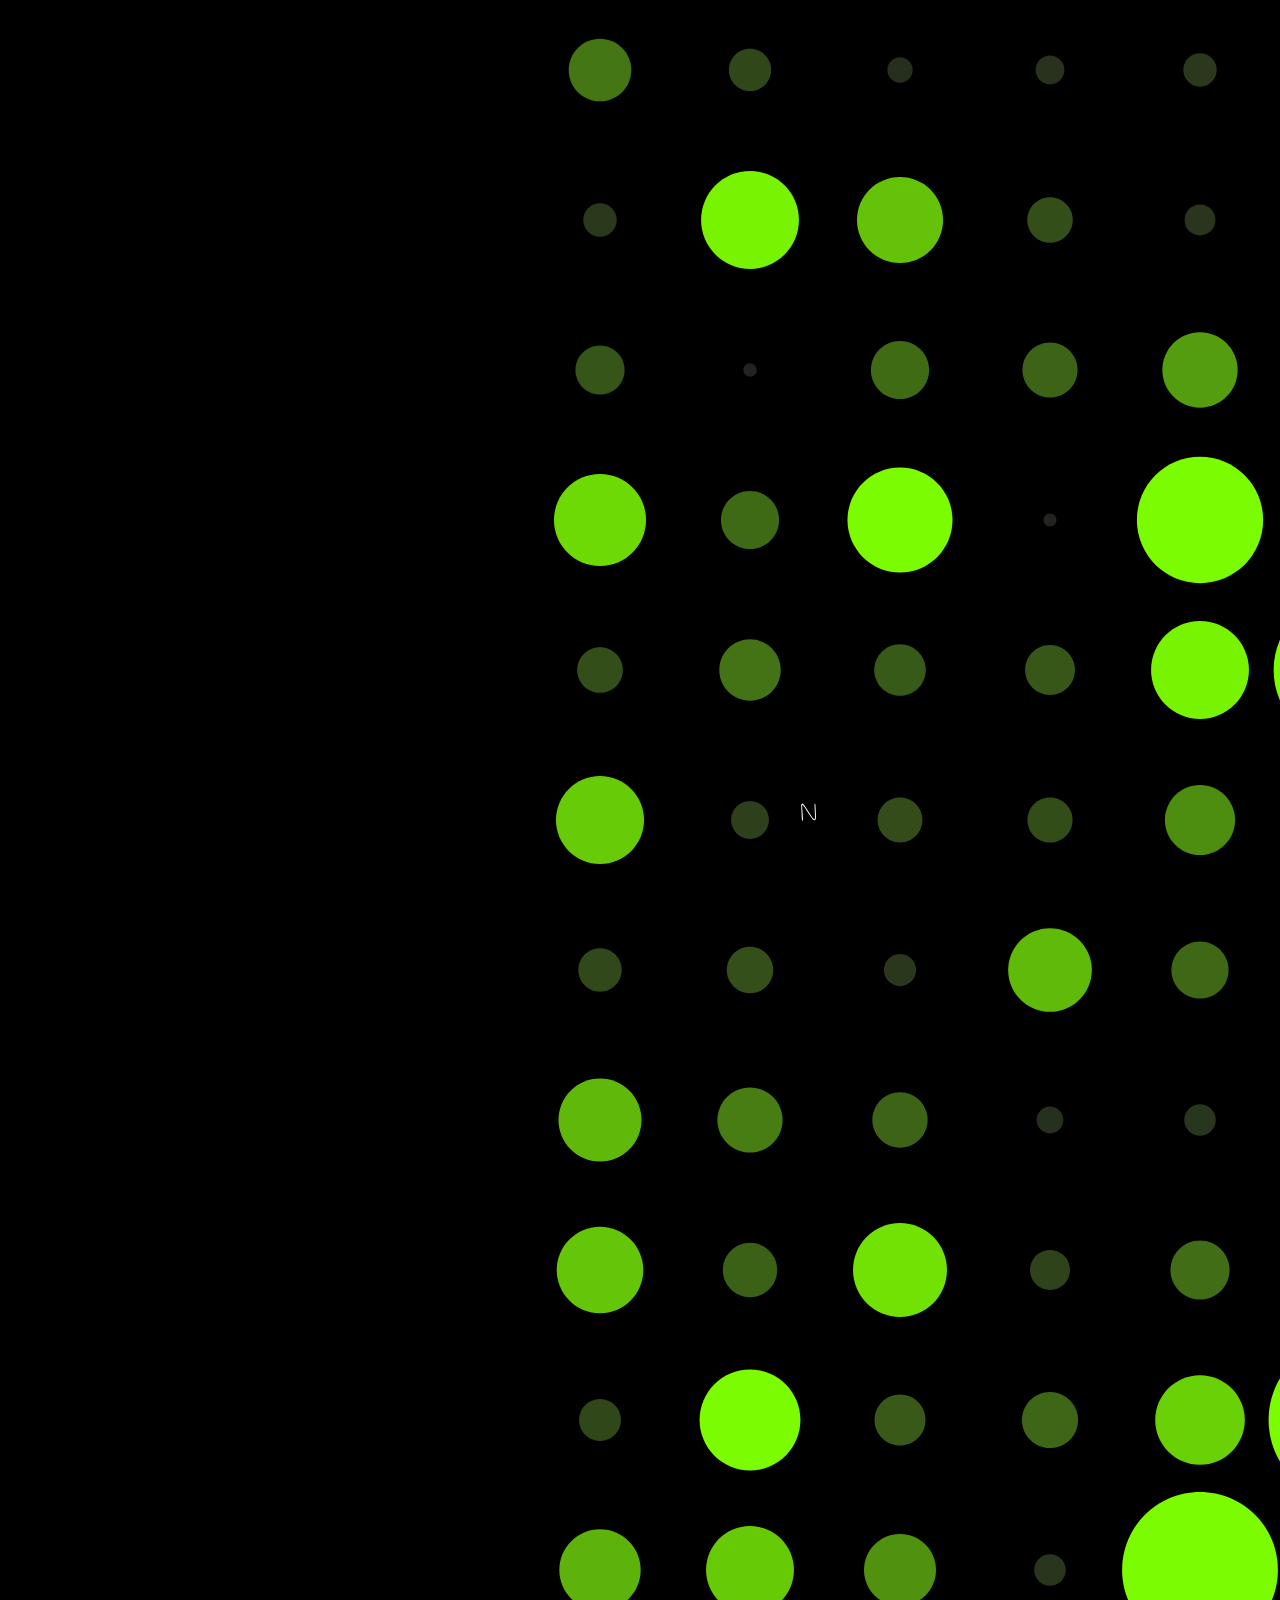
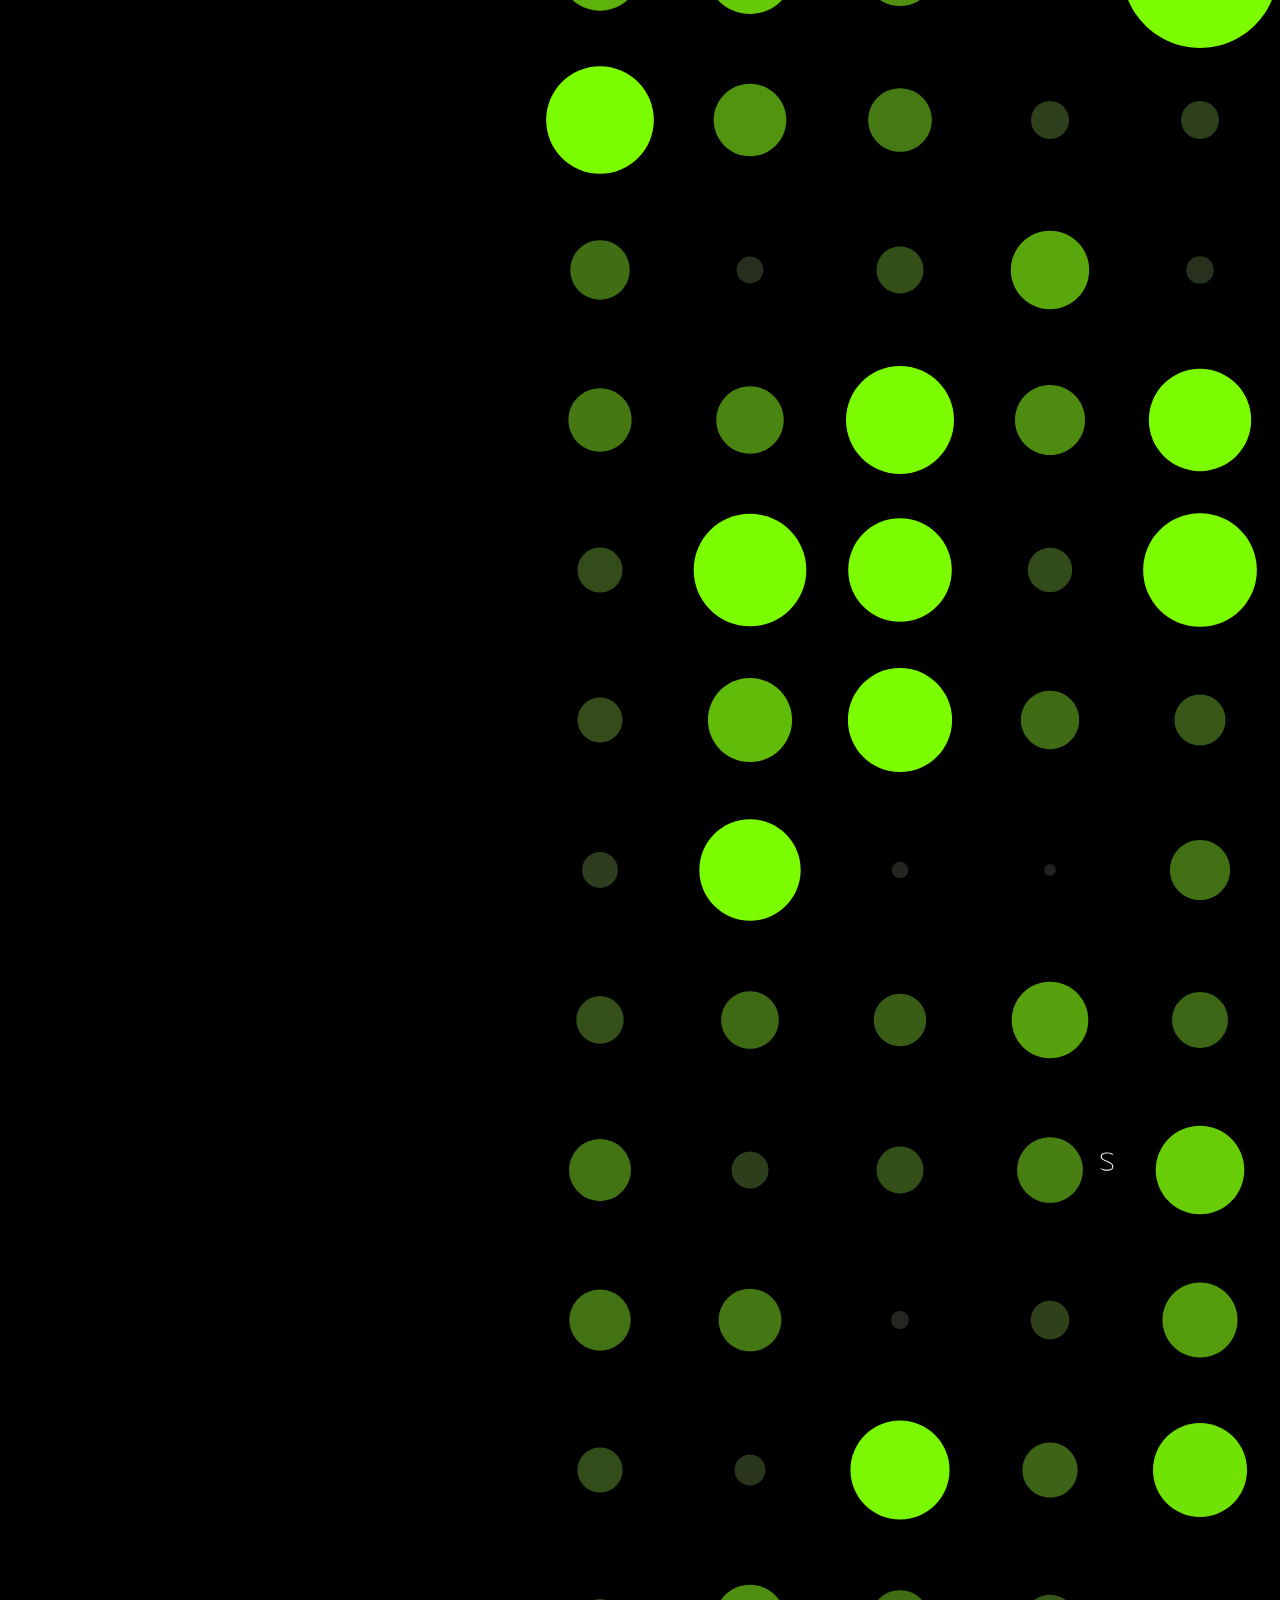
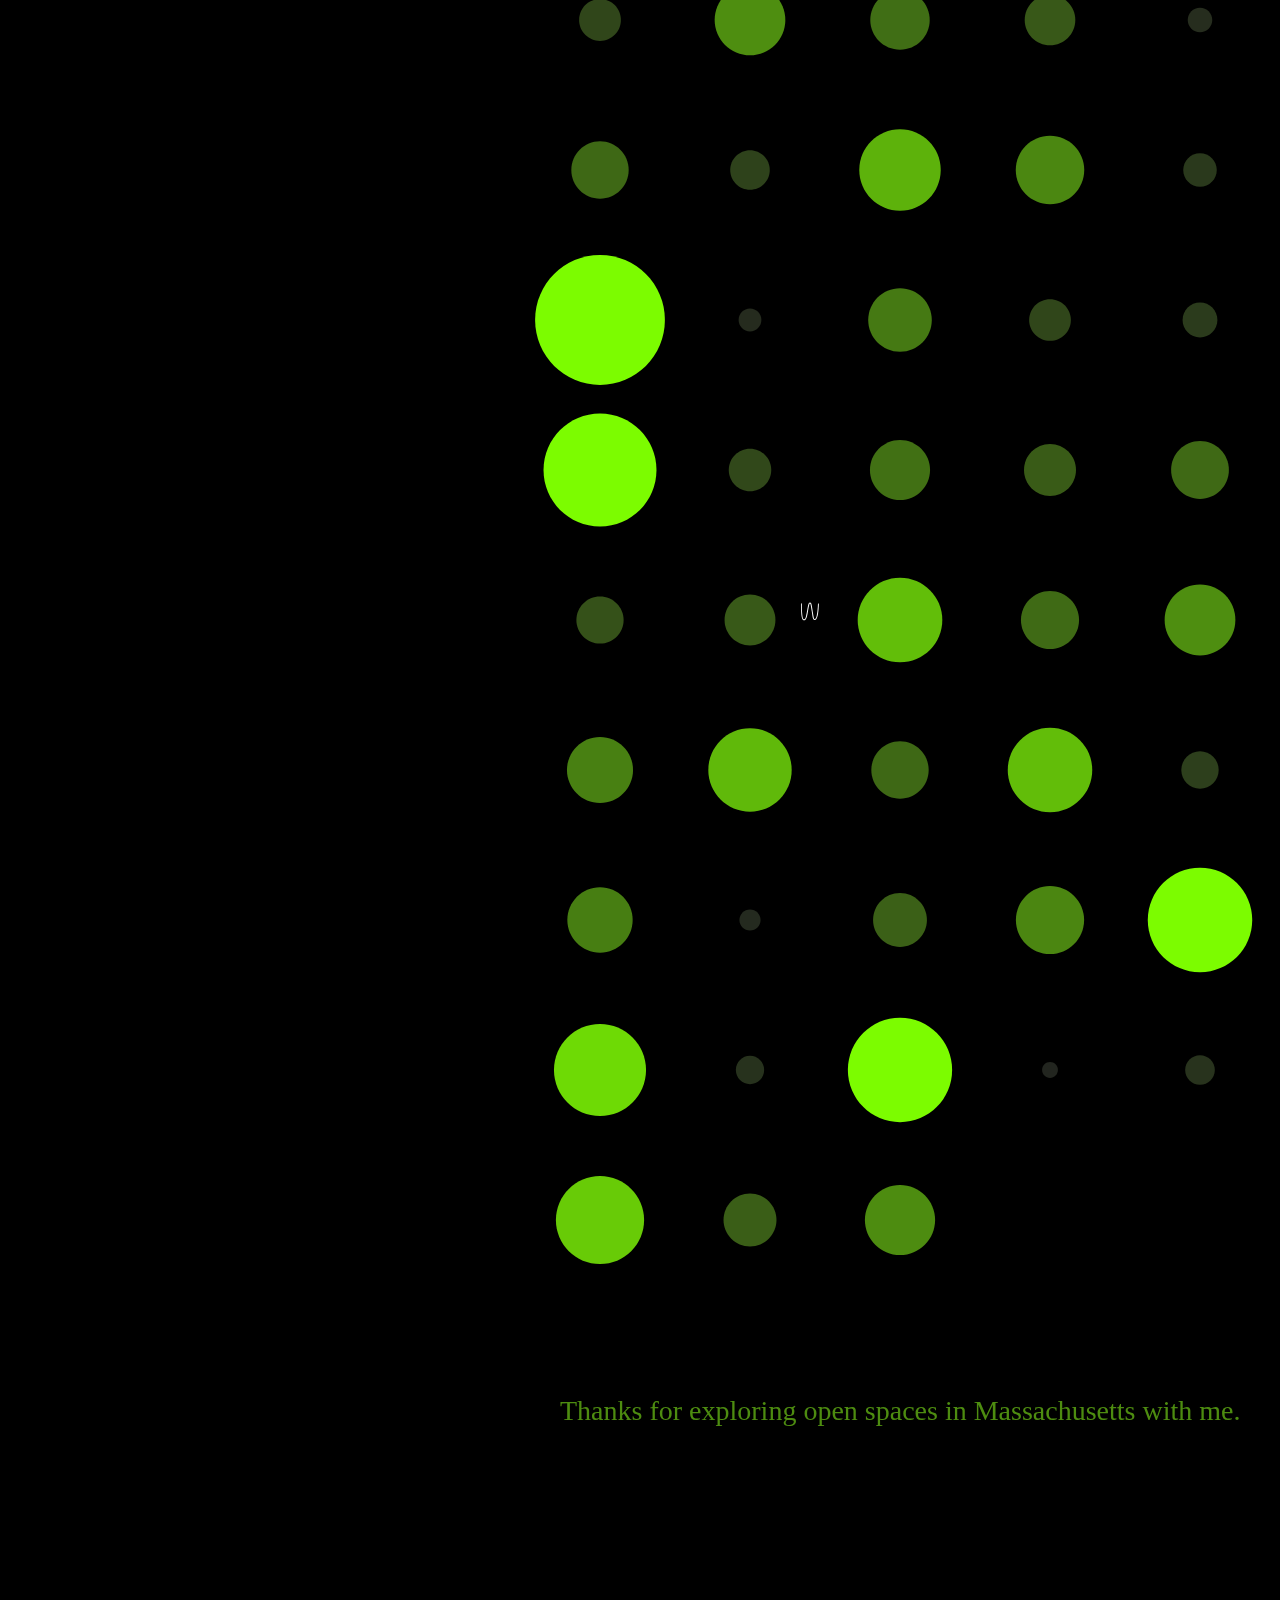
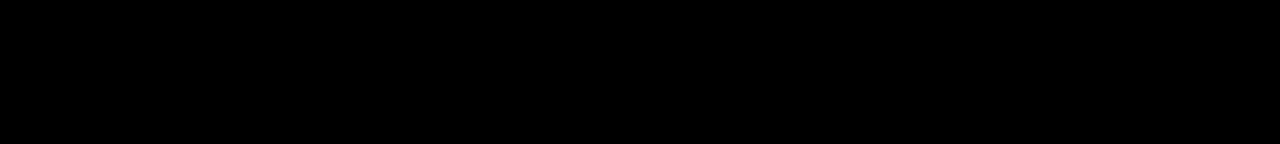
==== commit eb7a8d07: "edited text position" ====
--- a/index.html
+++ b/index.html
@@ -8,73 +8,53 @@
   <title>open spaces</title>
   <script language="javascript" type="text/javascript" src="libraries/p5.min.js"></script>
   <script language="javascript" type="text/javascript" src="openspaces.js"></script>
+
 </head>
 
 <body>
   <div class="sticky-header">
     <h1> the cost of <br>open space</h1>
+    <p> circle size and color intensity are directly proportional <br>to the total acres of open space in each town. </p>
+    <br><br><br><br><br><br><br><br>    <br><br><br><br><br><br><br><br>
+    <button onclick="openPopup()">why open spaces?</button>
   </div>
 
   <div class="parallax-container">
-
     <!-- Content Container -->
-    <div class="container" id="textContainer">
-      <p class = "exclude-box">
-        <br><br><br><br><br><br><br><br>
-        <br><br><br><br><br><br><br><br>
-        <br><br><br><br><br><br><br><br>
-      </p>
-      <p>
-        I grew up in Shanghai, which (until recently) was known as a concrete jungle with mean taxi drivers (they can
-        actually be quite kind and extremely funny) and horrible air quality.
-        In middle school, recess time and gym classes were often cancelled on days where the AQI score was deemed unsafe
-        for outdoor activity.
-        Access to outdoor space is a luxury — that is a fact that I am cognizant of perhaps more intimately than most.
-      </p>
-      <p class = "exclude-box">
-        <br><br><br><br><br><br><br><br>
-        <br><br><br><br><br><br><br><br>
-        <br><br><br><br><br><br><br><br>
-      </p>
-      <p>
-        My project explores the acreages of open space in all 351 towns in the state of Massachusetts. Median income and
-        population for each town in this visualization provide crucial context for understanding this data.
-      </p>
-      <p class = "exclude-box">
-        <br><br><br><br><br><br><br><br>
-        <br><br><br><br><br><br><br><br>
-        <br><br><br><br><br><br><br><br>
-      </p>
-      <p>
-        <b>Each circle represents one of 351 towns in Massachusetts. Hover over each circle to learn more about them. </b>
-      </p>
-      <p class = "exclude-box">
-
-        <br><br><br><br>
-        April Qian<br><br></p>
-          <!-- p5.js Sketch -->
-    <script src="openspaces.js"></script>
-
-    </div>
+  
     <!-- Opaque Overlay -->
     <div class="opaque-overlay" id="overlay"></div>
   </div>
 
-  <!-- <script>
-    document.addEventListener('DOMContentLoaded', function () {
-      const parallaxSections = document.querySelectorAll('.parallax-section');
+  <!-- JavaScript for the popup box -->
+  <script>
+    function openPopup() {
+      document.getElementById('overlay').style.display = 'block';
+      // Create and append the popup box
+      var popupBox = document.createElement('div');
+      popupBox.className = 'popup-box';
+      popupBox.innerHTML = `
+        <h2>Welcome to "Open Spaces"</h2>
+        <p> I grew up in Shanghai, which (until recently) was known as a concrete jungle with horrendous
+        traffic and equally terrible air quality. In middle school, recess time and gym classes were often cancelled on days where the AQI score was deemed unsafe
+        for outdoor activity. Access to outdoor space is a luxury — a fact that I am cognizant of perhaps more intimately than many.  <br><br>      
+        My project explores the acreages of open space in all 351 towns in the state of Massachusetts. Median income and
+        population for each town in this visualization provide crucial context for understanding this data. <br><br>
+        Each circle represents one of 351 towns in Massachusetts. Circle size and color intensity are directly proportional to the total acreage 
+        of greenspace in each town. <br><br> Hover over each circle to learn more about them.</p>
+        <button onclick="closePopup()">click to explore!</button>
+      `;
+      document.body.appendChild(popupBox);
+    }
 
-      window.addEventListener('scroll', function () {
-        parallaxSections.forEach(function (section, index) {
-          const scrollPosition = window.scrollY;
-          const yPos = -scrollPosition / (index + 1);
-          const coords = `50% ${yPos}px`;
-
-          section.style.backgroundPosition = coords;
-        });
-      });
-    });
-  </script> -->
+    function closePopup() {
+      document.getElementById('overlay').style.display = 'none';
+      // Remove the popup box
+      var popupBox = document.querySelector('.popup-box');
+      if (popupBox) {
+        popupBox.parentNode.removeChild(popupBox);
+      }
+    }
+  </script>
 </body>
-
-</html>+</html>
--- a/style/main.css
+++ b/style/main.css
@@ -1,8 +1,18 @@
+@font-face {
+  font-family: 'Gluten';
+  src: url('fonts/Gluten.ttf') format('truetype');
+}
+
+@font-face {
+  font-family: 'GillSans';
+  src: url('fonts/GillSans.ttf') format('truetype');
+}
+
 body {
   padding: 20px;
-  margin: 20px;
+  margin: 0;
   background-color: #000;
-  font-family: "Gluten", "Open Sans", sans-serif;
+  font-family: 'Gluten', 'Open Sans', sans-serif;
   font-style: normal;
   color: white;
   font-weight: 300;
@@ -22,22 +32,13 @@
 }
 
 .sticky-header {
-  /* background-color: #000; */
   color: #fff;
   padding: 200px;
-  width: 20%;
+  width: 100%;
   position: fixed;
-  top: 10px; /* Add 'px' for top property */
-  left: 0;   /* Set the left property to 0 to make it go to the left */
+  top: 0;
+  left: 0;
 }
-
-/* main {
-  flex: 1;
-  padding: 20px;
-  height: 100vh;
-  background-color: #000;
-  margin-right: 30%;
-} */
 
 .container {
   display: flex;
@@ -53,15 +54,34 @@
   z-index: 3;
 }
 
-
 .sticky-header h1 {
   text-align: left;
-  margin: 0 60px;
+  margin: 0 20px;
   color: white;
   font-size: 80px;
   position: fixed;
 }
 
+.sticky-header p {
+  text-align: left;
+  margin: 90px 20px 20px 720px;
+  color: white;
+  font-size: 16px;
+  line-height: 1.3;
+  position: fixed;
+}
+
+.sticky-header button {
+  margin: 0px 0px 0px 20px;
+  padding: 30px 20px;
+  background-color: #000000;
+  color: #fff;
+  border: 3px dashed #fff; /* Add dashed border */
+  border-radius: 5px;
+  cursor: pointer;
+  font-family: 'Gluten', 'Open Sans', sans-serif;
+  font-size:20px;
+}
 
 .container p {
   margin: 0 80px; /* Add margin for better readability */
@@ -70,18 +90,19 @@
   font-size: 32px;
   line-height: 1.6;
   text-align: left;
-  font-family: 'Gill Sans', 'Gill Sans MT', Calibri, 'Trebuchet MS', sans-serif;
+  font-family: 'Gluten', 'Open Sans', sans-serif; /* Use the 'Gluten' font */
   position: relative;
 }
 
 .container p::before {
   content: '';
   position: absolute;
-  top: -20px;
-  left: -20px;
+  top: -25px;
+  left: -25px;
   width: calc(100% + 40px);
   height: calc(100% + 40px);
   background: rgba(32, 32, 32, 0.9); /* Adjust the color and opacity as needed */
+  border-radius: 40px; /* Adjust the border-radius value for rounded corners */
   z-index: -1; /* Place the overlay behind the text */
 }
 
@@ -96,7 +117,6 @@
   width: 40%; /* Adjusted to a smaller width */
   background: rgba(255, 255, 255, 1);
   z-index: 3;
-  /* transform: translateX(-50%); Center the overlay horizontally */
 }
 
 .container::-webkit-scrollbar {
@@ -110,4 +130,67 @@
 
 .container::-webkit-scrollbar-track {
   background-color: transparent; /* Set the color of the scrollbar track */
-}+}
+
+
+.overlay {
+  display: none;
+  align-items: center;
+  justify-content: center;
+  position: fixed;
+  top: 0;
+  left: 0;
+  width: 100%;
+  height: 100%;
+  background-color: rgba(0, 0, 0, 0.5);
+  z-index: 999;
+}
+
+.popup {
+  background-color: #fff;
+  padding: 20px;
+  border-radius: 10px;
+  text-align: center;
+  max-width: 90%; /* Adjust the maximum width as needed */
+  max-height: 90%; /* Adjust the maximum height as needed */
+  overflow: auto; /* Enable scrolling if content exceeds the maximum height */
+}
+
+.popup-box button {
+  display: block;
+  margin: 20px auto;
+  padding: 30px 20px;
+  background-color: #fff;
+  color: #000;
+  border: 3px dashed #000; /* Add dashed border */
+  border-radius: 5px; 
+  cursor: pointer;
+  font-family: 'Gluten', 'Open Sans', sans-serif;
+  font-size:20px;
+}
+
+.popup-box {
+  position: fixed;
+  top:50%;
+  left: 60%;
+  transform: translate(-50%, -50%);
+  background-color: #fff;
+  padding: 20px;
+  border-radius: 10px;
+  box-shadow: 0px 0px 10px rgba(0, 0, 0, 0.5);
+}
+
+.popup-box p {
+  color:#000000;
+  font-size: 20px;
+  line-height:1.3;
+  font-family:"GillSans";
+}
+
+.popup-box h2 {
+  margin-top: 20px;
+  color:#000000;
+  font-size: 40px;
+  font-family: 'Gluten', 'Open Sans', sans-serif;
+}
+
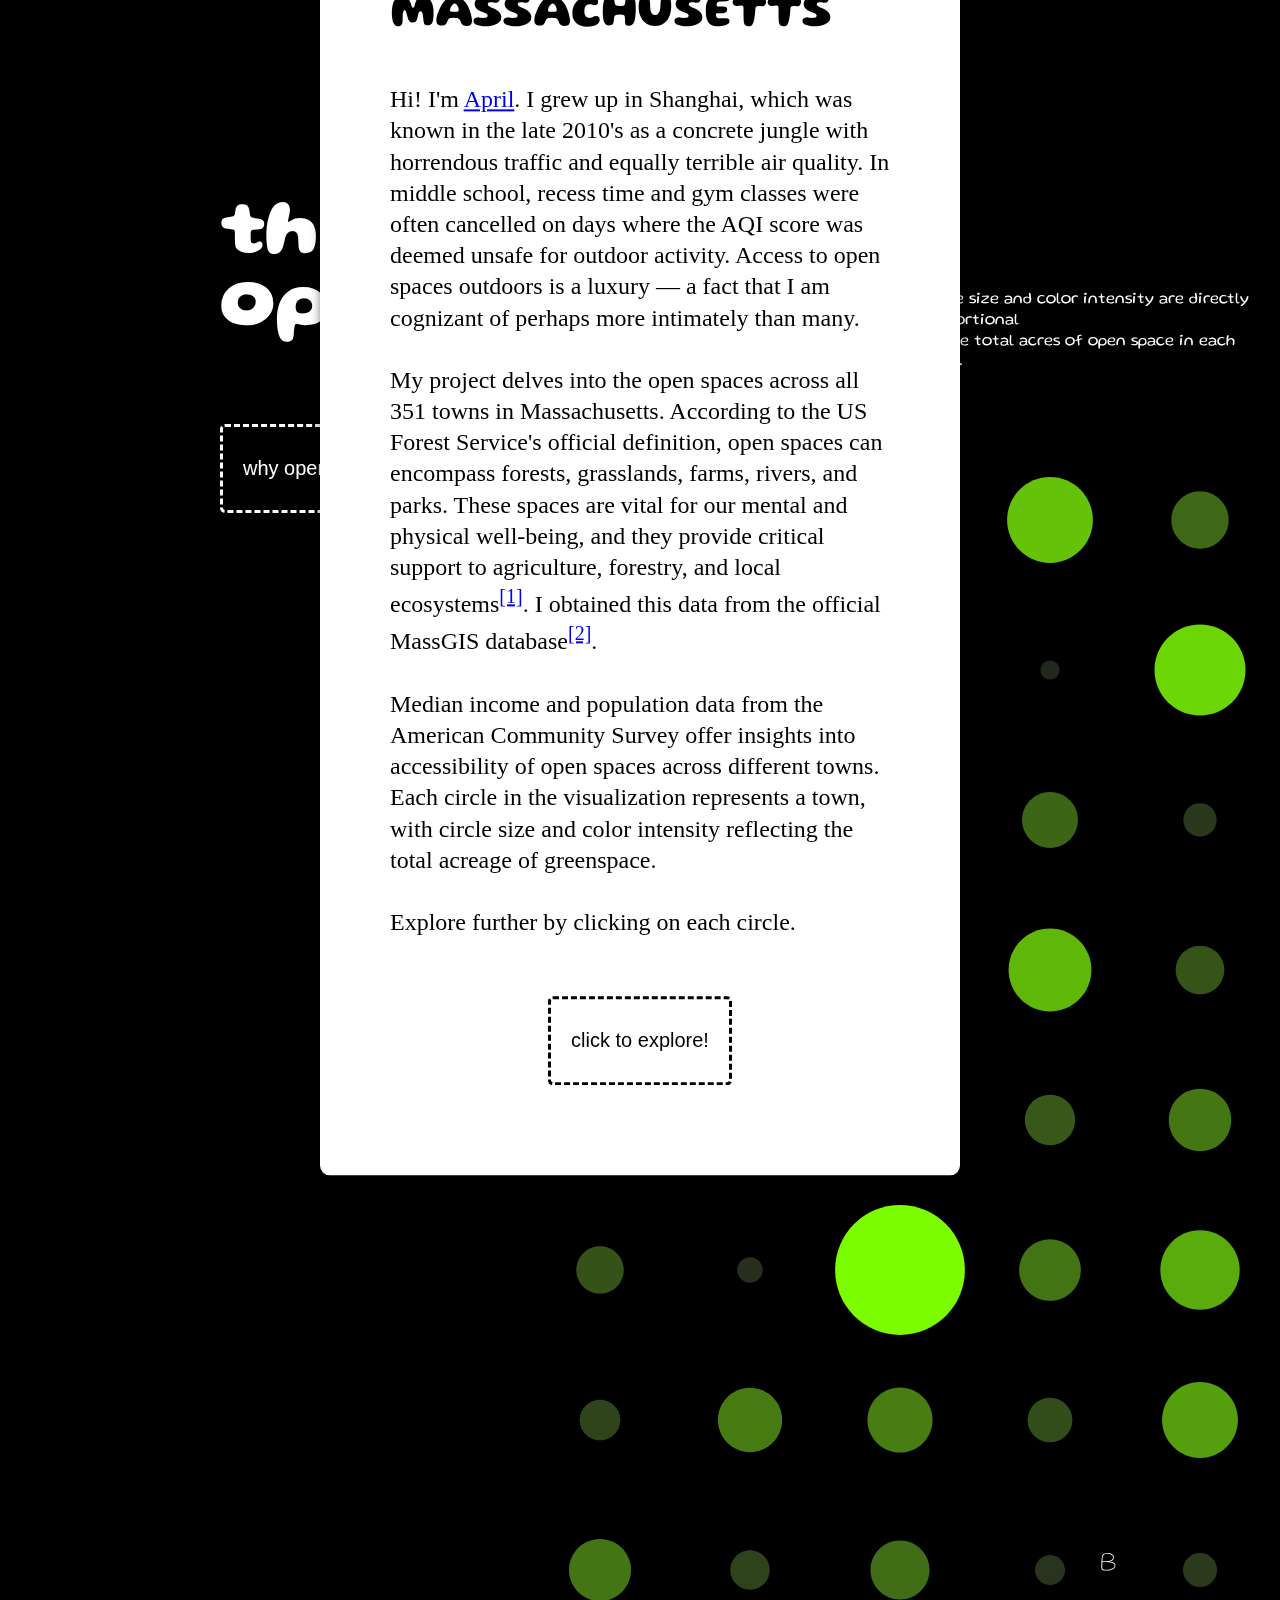
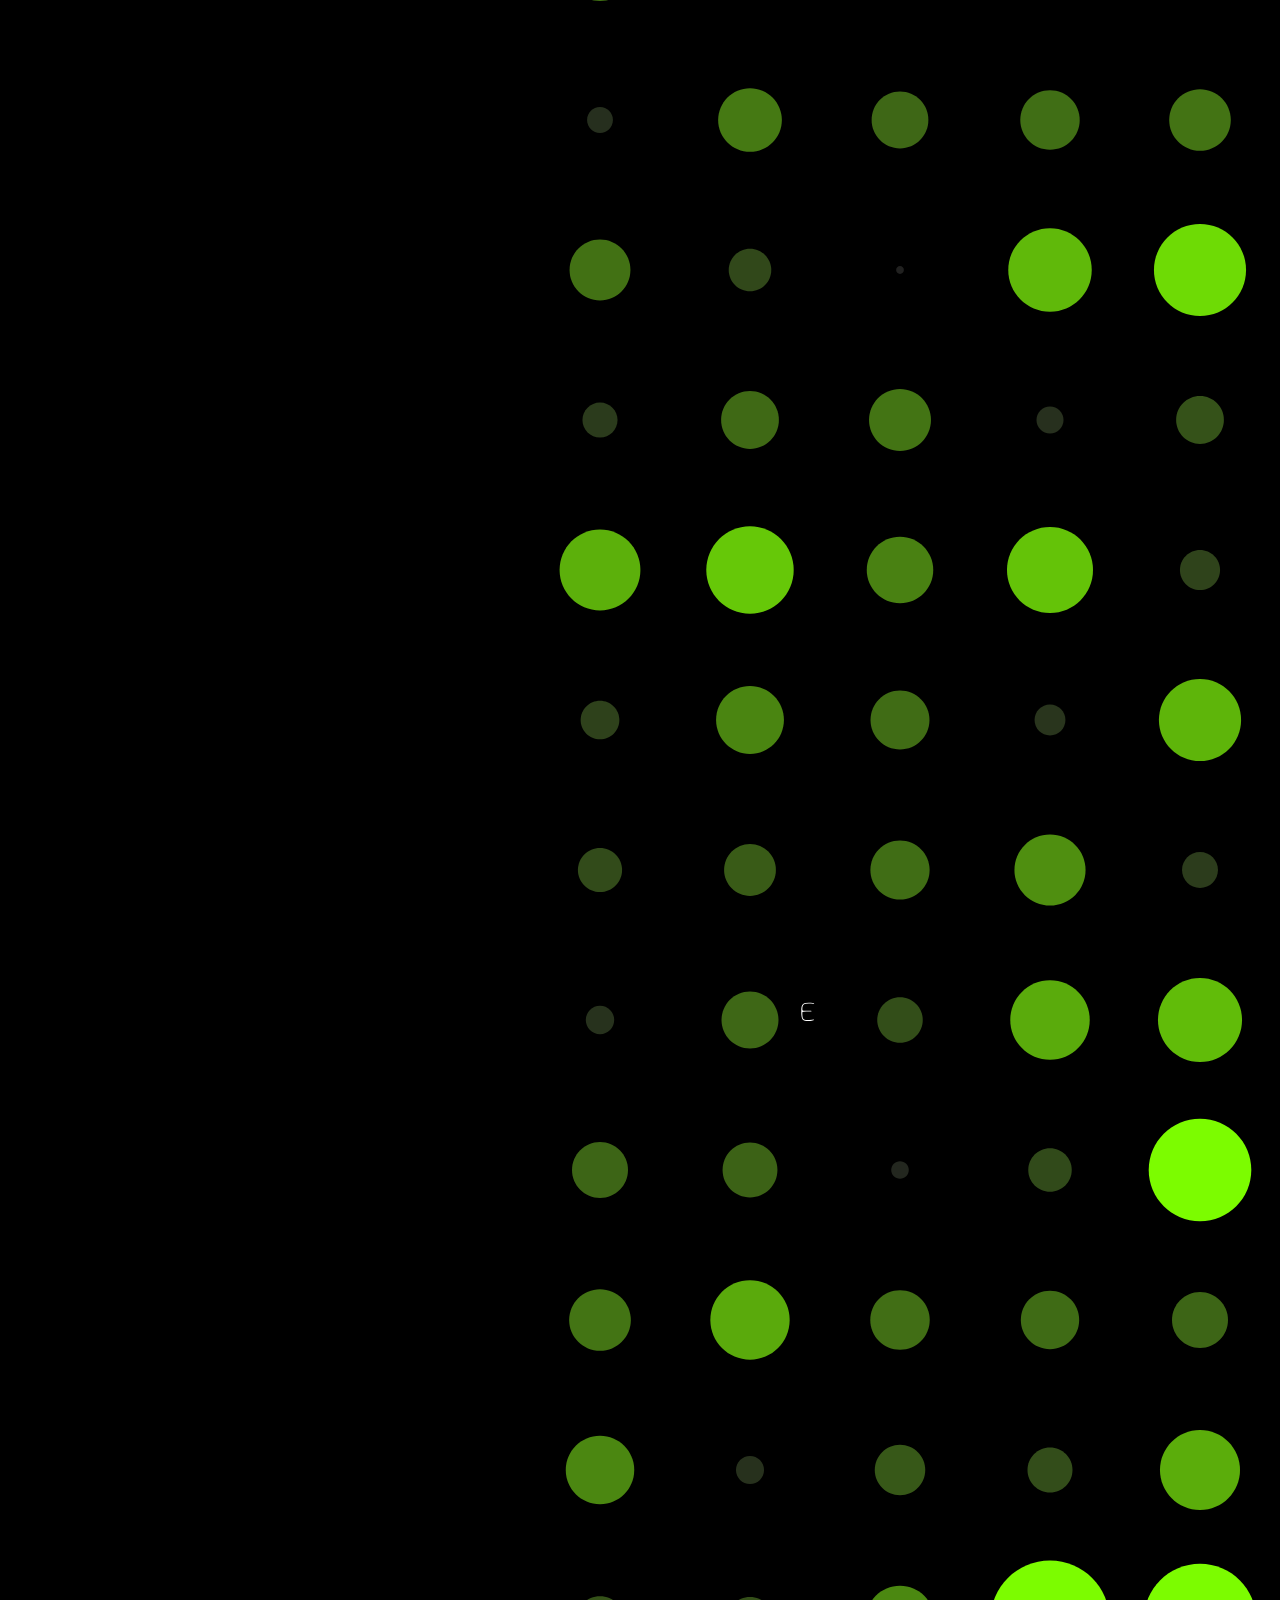
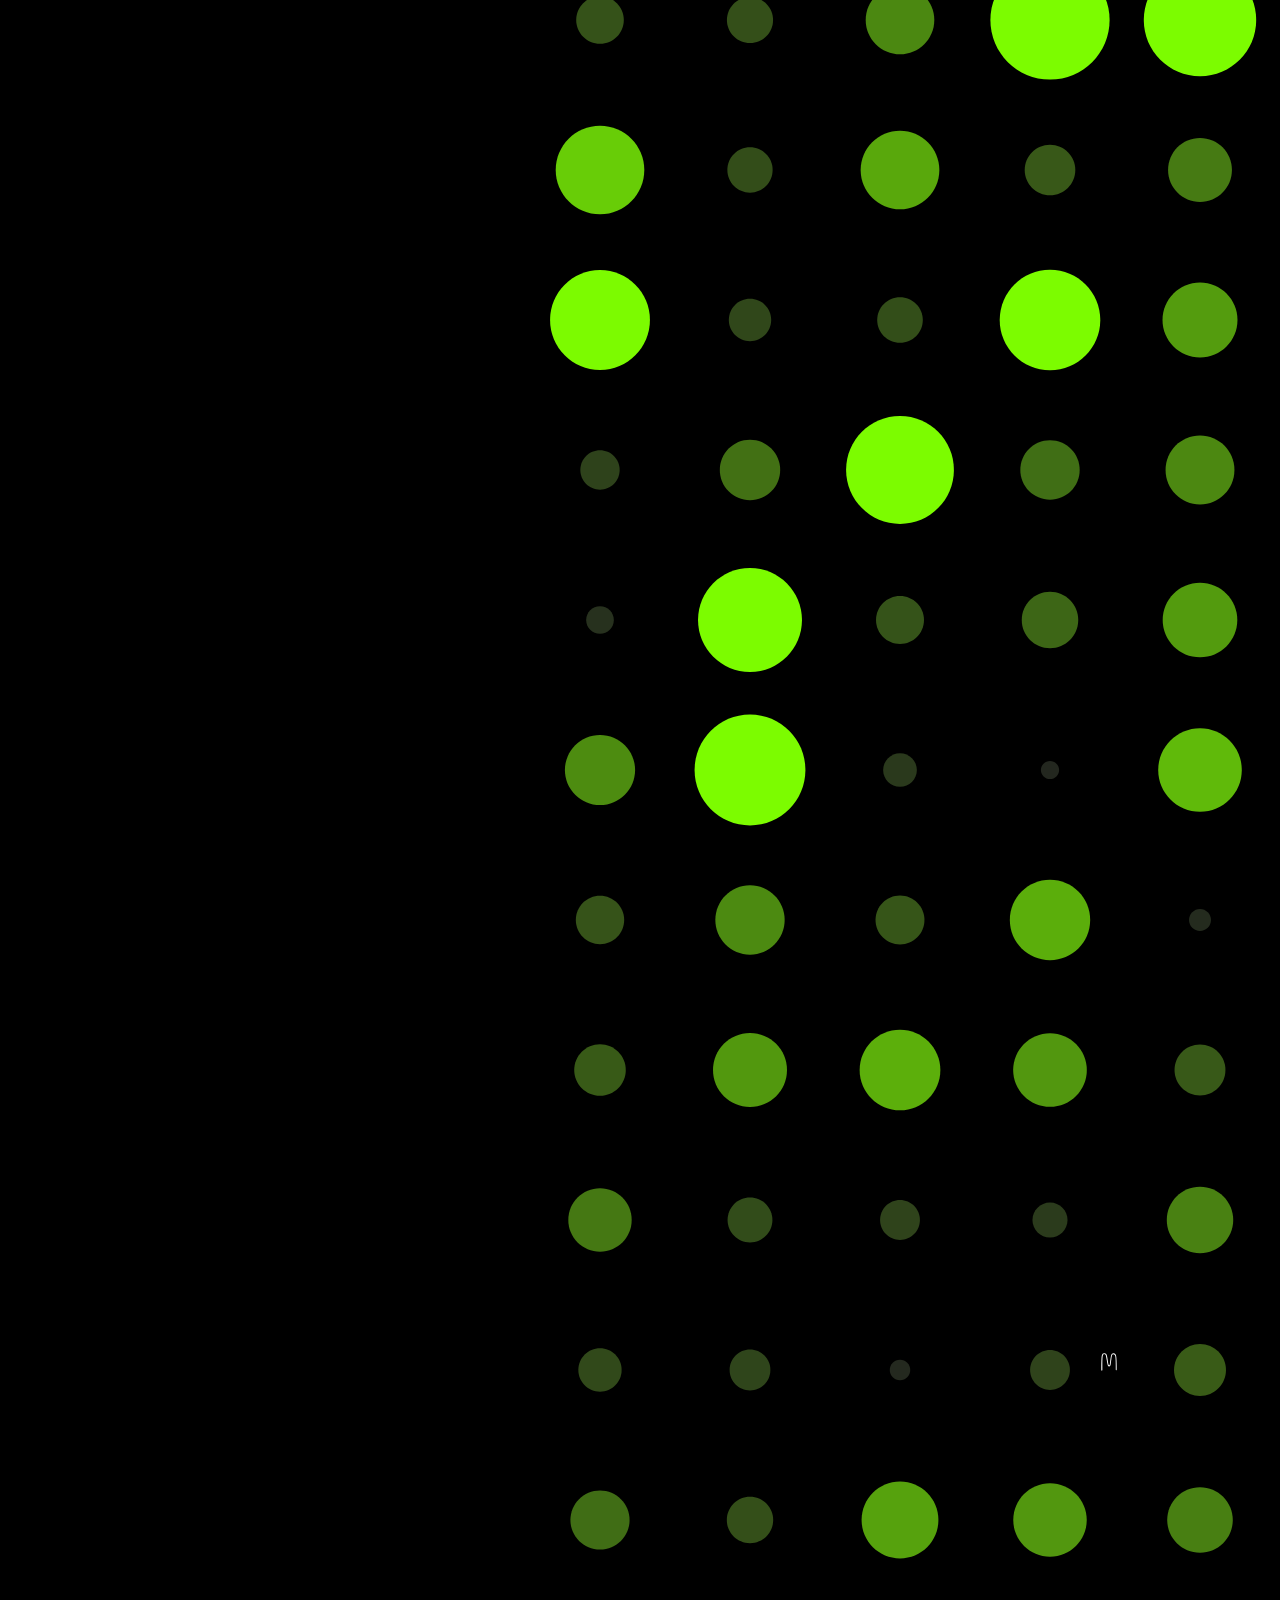
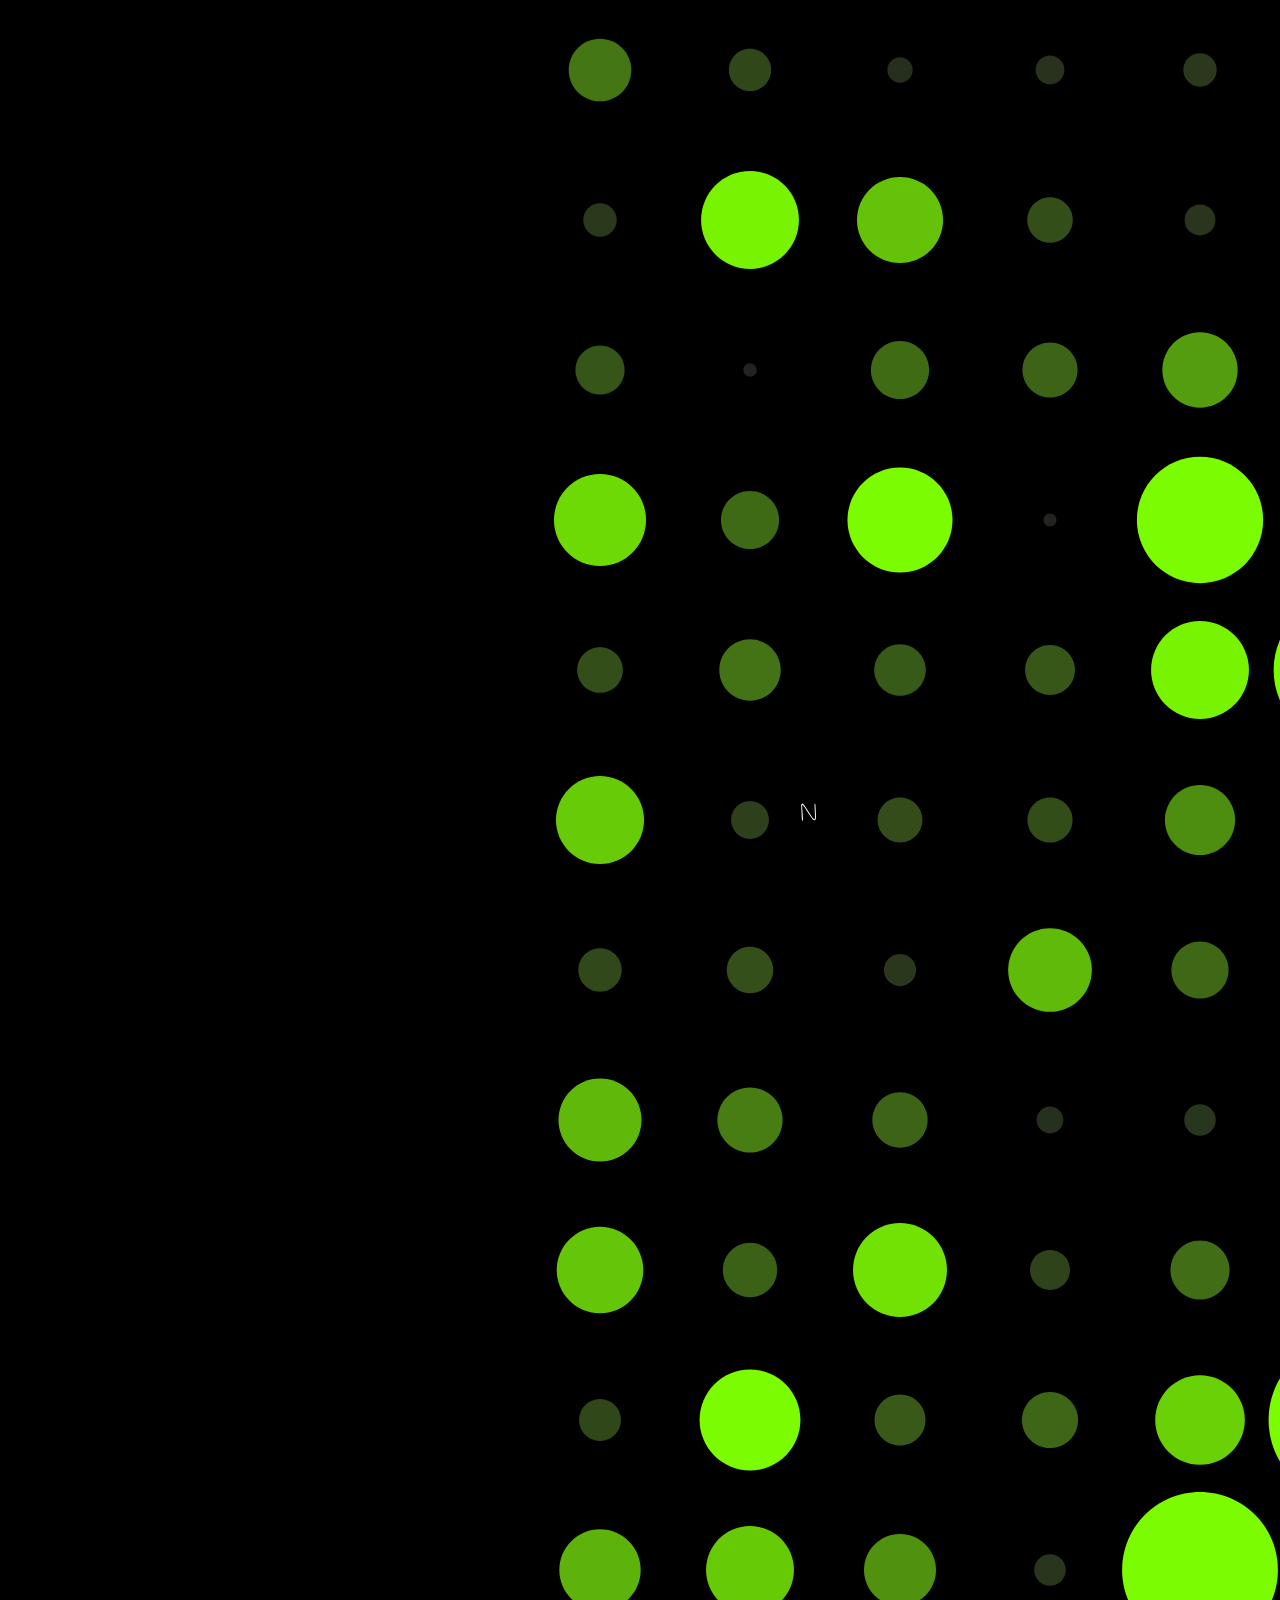
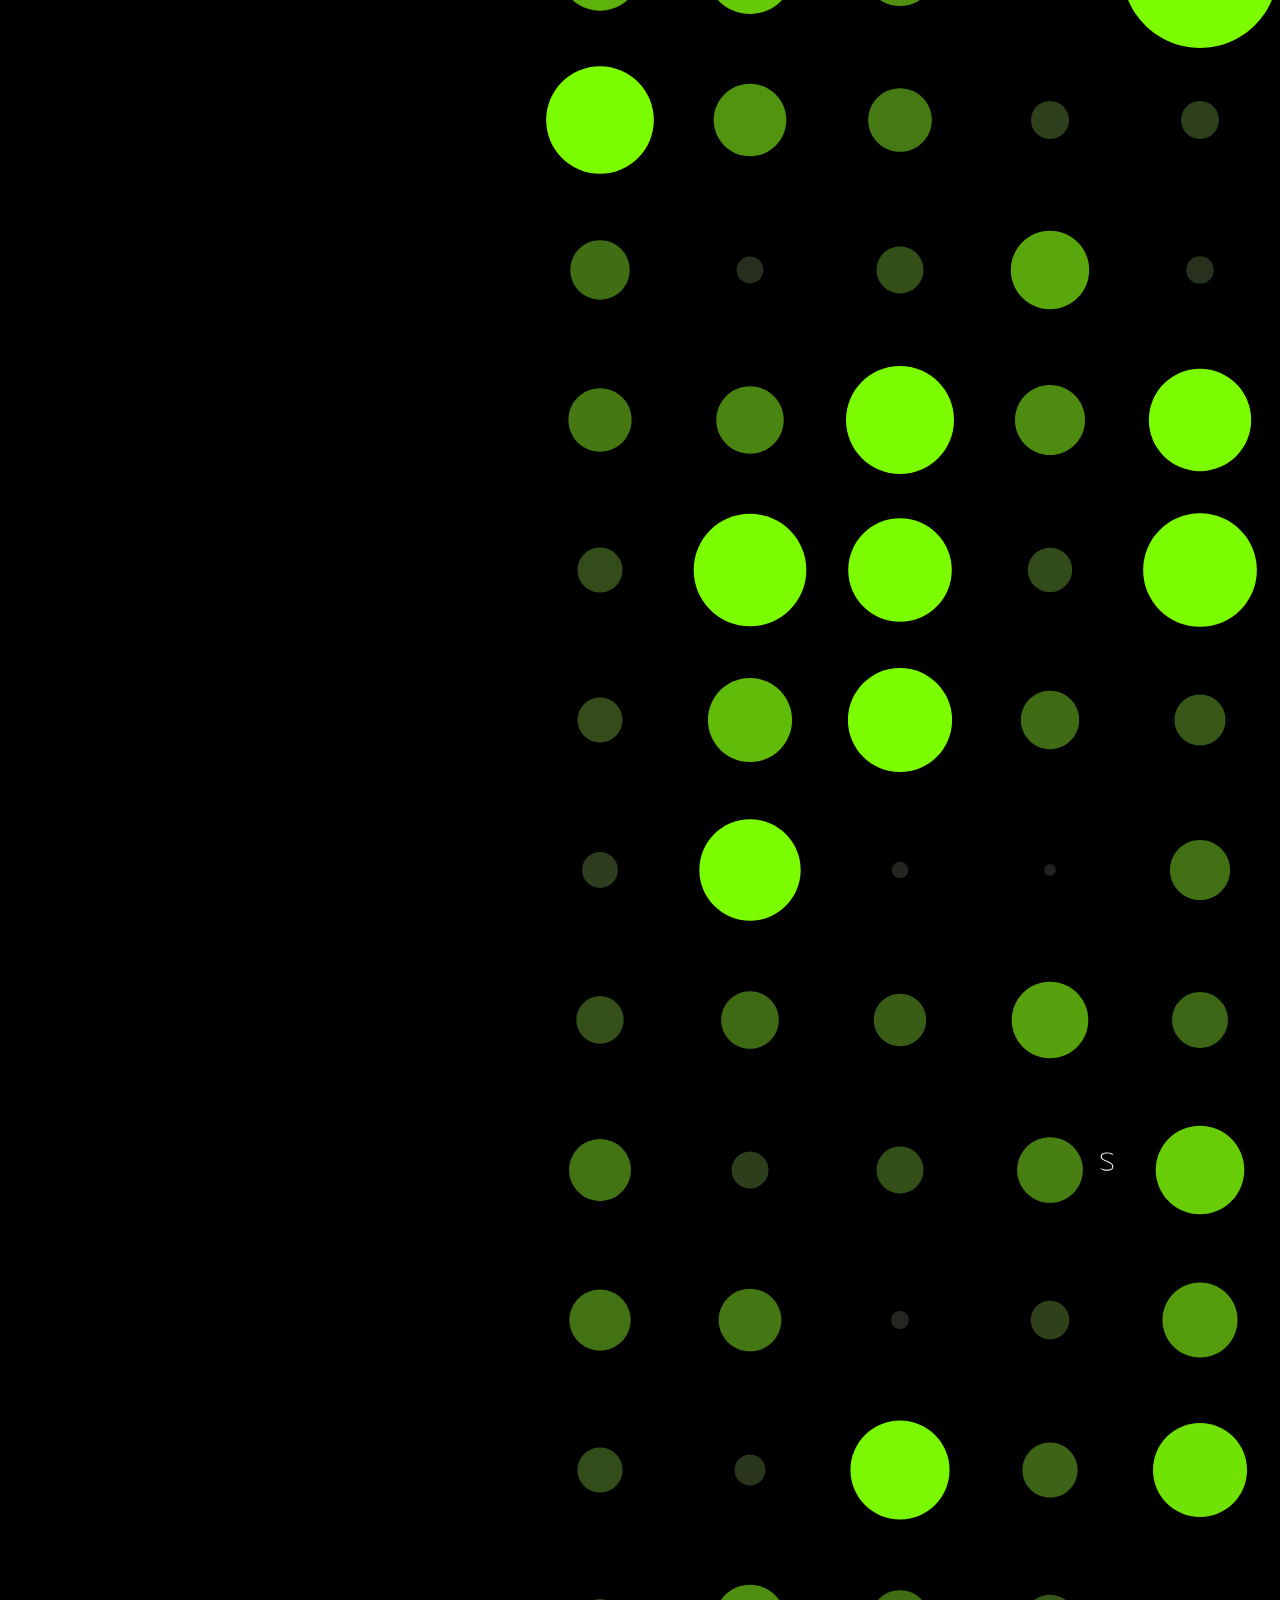
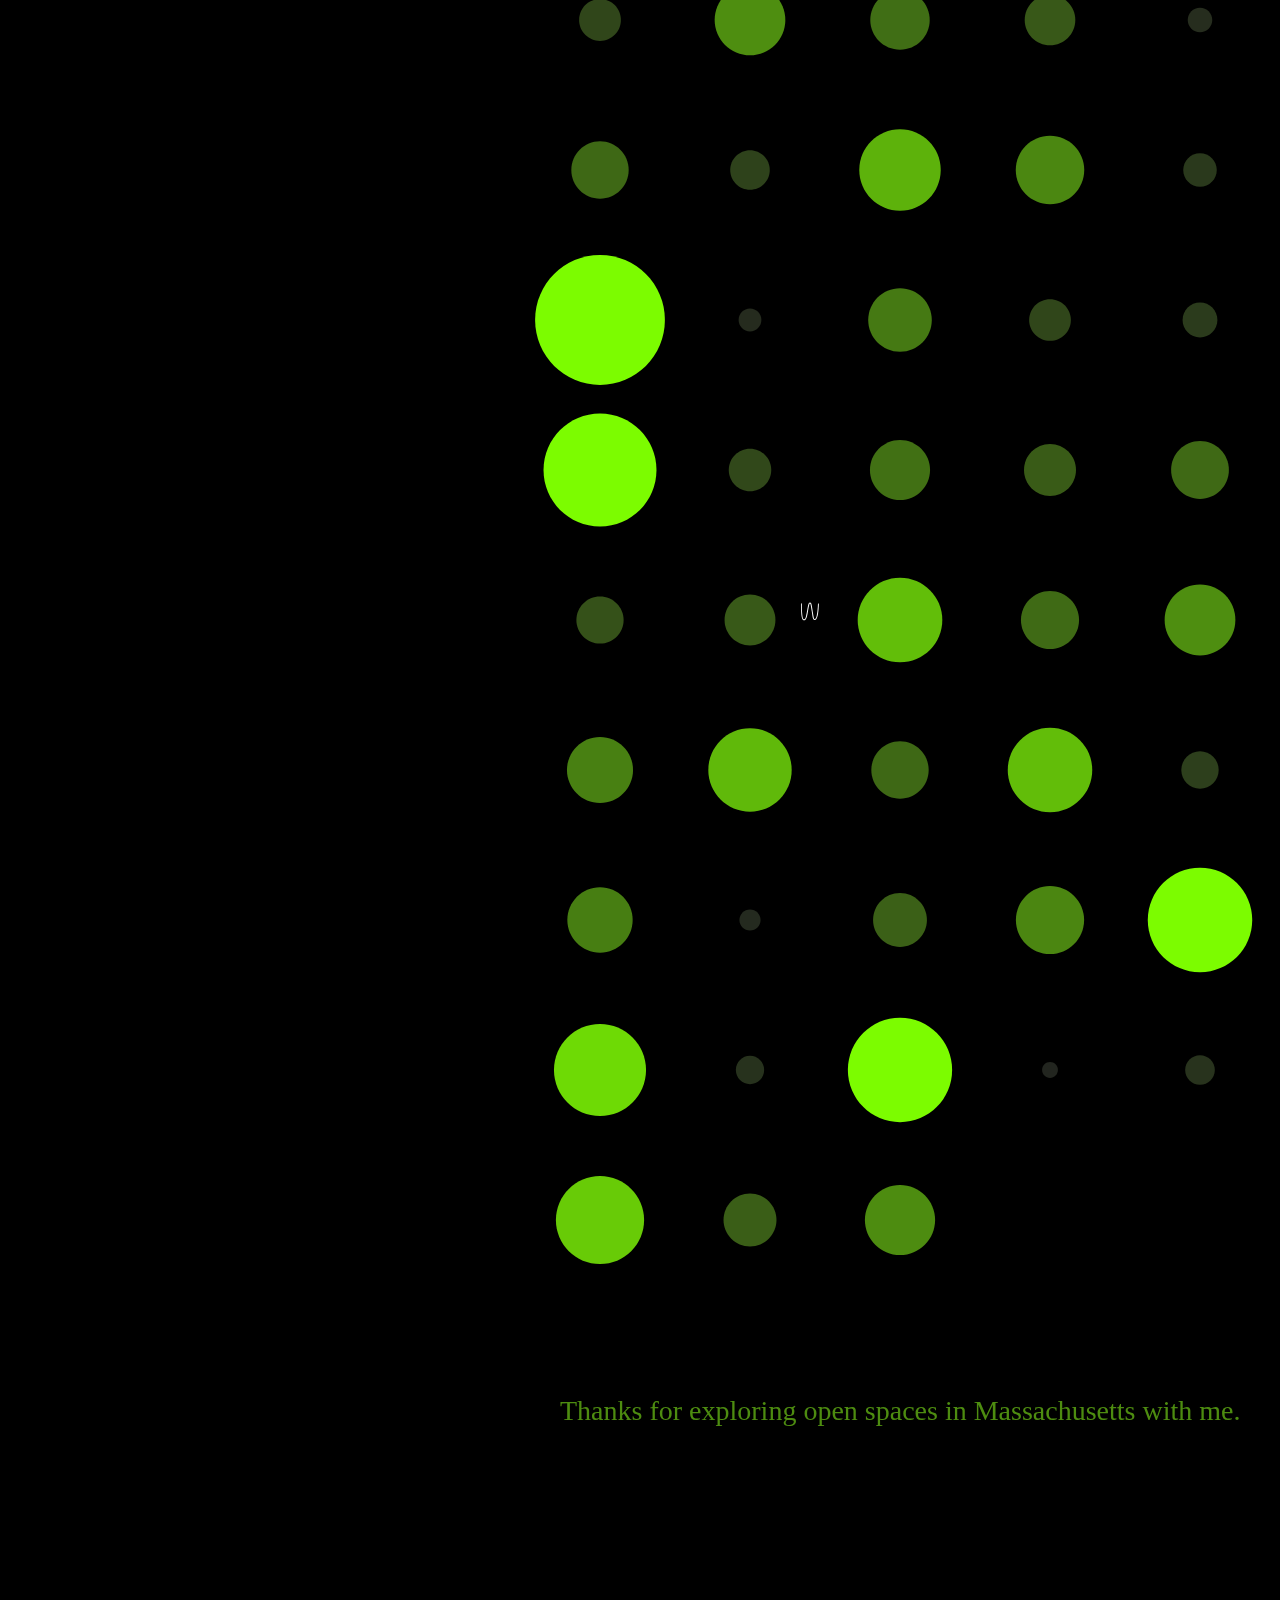
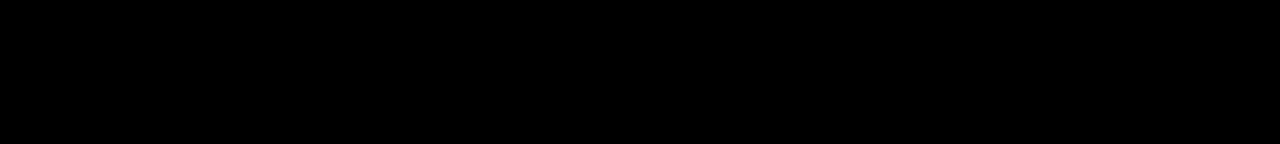
==== commit 30ac05c7: "more text updates" ====
--- a/index.html
+++ b/index.html
@@ -34,14 +34,14 @@
       var popupBox = document.createElement('div');
       popupBox.className = 'popup-box';
       popupBox.innerHTML = `
-        <h2>Welcome to "Open Spaces"</h2>
-        <p> I grew up in Shanghai, which (until recently) was known as a concrete jungle with horrendous
+        <h2>WELCOME to an exploration <br>of OPEN SPACES in MASSACHUSETTS</h2>
+        <p> Hi! I'm <a href="https://aprilq.info" target="_blank">April</a>. I grew up in Shanghai, which was known in the late 2010's as a concrete jungle with horrendous
         traffic and equally terrible air quality. In middle school, recess time and gym classes were often cancelled on days where the AQI score was deemed unsafe
-        for outdoor activity. Access to outdoor space is a luxury — a fact that I am cognizant of perhaps more intimately than many.  <br><br>      
-        My project explores the acreages of open space in all 351 towns in the state of Massachusetts. Median income and
-        population for each town in this visualization provide crucial context for understanding this data. <br><br>
-        Each circle represents one of 351 towns in Massachusetts. Circle size and color intensity are directly proportional to the total acreage 
-        of greenspace in each town. <br><br> Hover over each circle to learn more about them.</p>
+        for outdoor activity. Access to open spaces outdoors is a luxury — a fact that I am cognizant of perhaps more intimately than many.  <br><br>      
+        My project delves into the open spaces across all 351 towns in Massachusetts. According to the US Forest Service's official definition, open spaces can encompass forests, grasslands, farms, rivers, and parks. These spaces are vital for our mental and physical well-being, and they provide critical support to agriculture, forestry, and local ecosystems<sup><a href="https://www.fs.usda.gov/science-technology/loss-of-open-space" target="_blank">[1]</a></sup>.
+        I obtained this data from the official MassGIS database<sup><a href="https://www.mass.gov/info-details/massgis-data-protected-and-recreational-openspace" target="_blank">[2]</a></sup>. 
+ <br><br> Median income and population data from the American Community Survey offer insights into accessibility of open spaces across different towns. Each circle in the visualization represents a town, with circle size and color intensity reflecting the total acreage of greenspace.  
+        <br><br> Explore further by clicking on each circle.</p><br>
         <button onclick="closePopup()">click to explore!</button>
       `;
       document.body.appendChild(popupBox);
@@ -55,6 +55,11 @@
         popupBox.parentNode.removeChild(popupBox);
       }
     }
+
+      // Open the popup box when the page loads
+    window.onload = function() {
+      openPopup();
+    };
   </script>
 </body>
 </html>
--- a/style/main.css
+++ b/style/main.css
@@ -151,8 +151,8 @@
   padding: 20px;
   border-radius: 10px;
   text-align: center;
-  max-width: 90%; /* Adjust the maximum width as needed */
-  max-height: 90%; /* Adjust the maximum height as needed */
+  max-width: 80%; /* Adjust the maximum width as needed */
+  max-height: 40%; /* Adjust the maximum height as needed */
   overflow: auto; /* Enable scrolling if content exceeds the maximum height */
 }
 
@@ -172,17 +172,17 @@
 .popup-box {
   position: fixed;
   top:50%;
-  left: 60%;
+  left: 50%;
   transform: translate(-50%, -50%);
   background-color: #fff;
-  padding: 20px;
+  padding: 70px;
   border-radius: 10px;
   box-shadow: 0px 0px 10px rgba(0, 0, 0, 0.5);
 }
 
 .popup-box p {
   color:#000000;
-  font-size: 20px;
+  font-size: 24px;
   line-height:1.3;
   font-family:"GillSans";
 }
@@ -190,7 +190,8 @@
 .popup-box h2 {
   margin-top: 20px;
   color:#000000;
-  font-size: 40px;
+  font-size: 48px;
   font-family: 'Gluten', 'Open Sans', sans-serif;
+  line-height:1.2;
 }
 
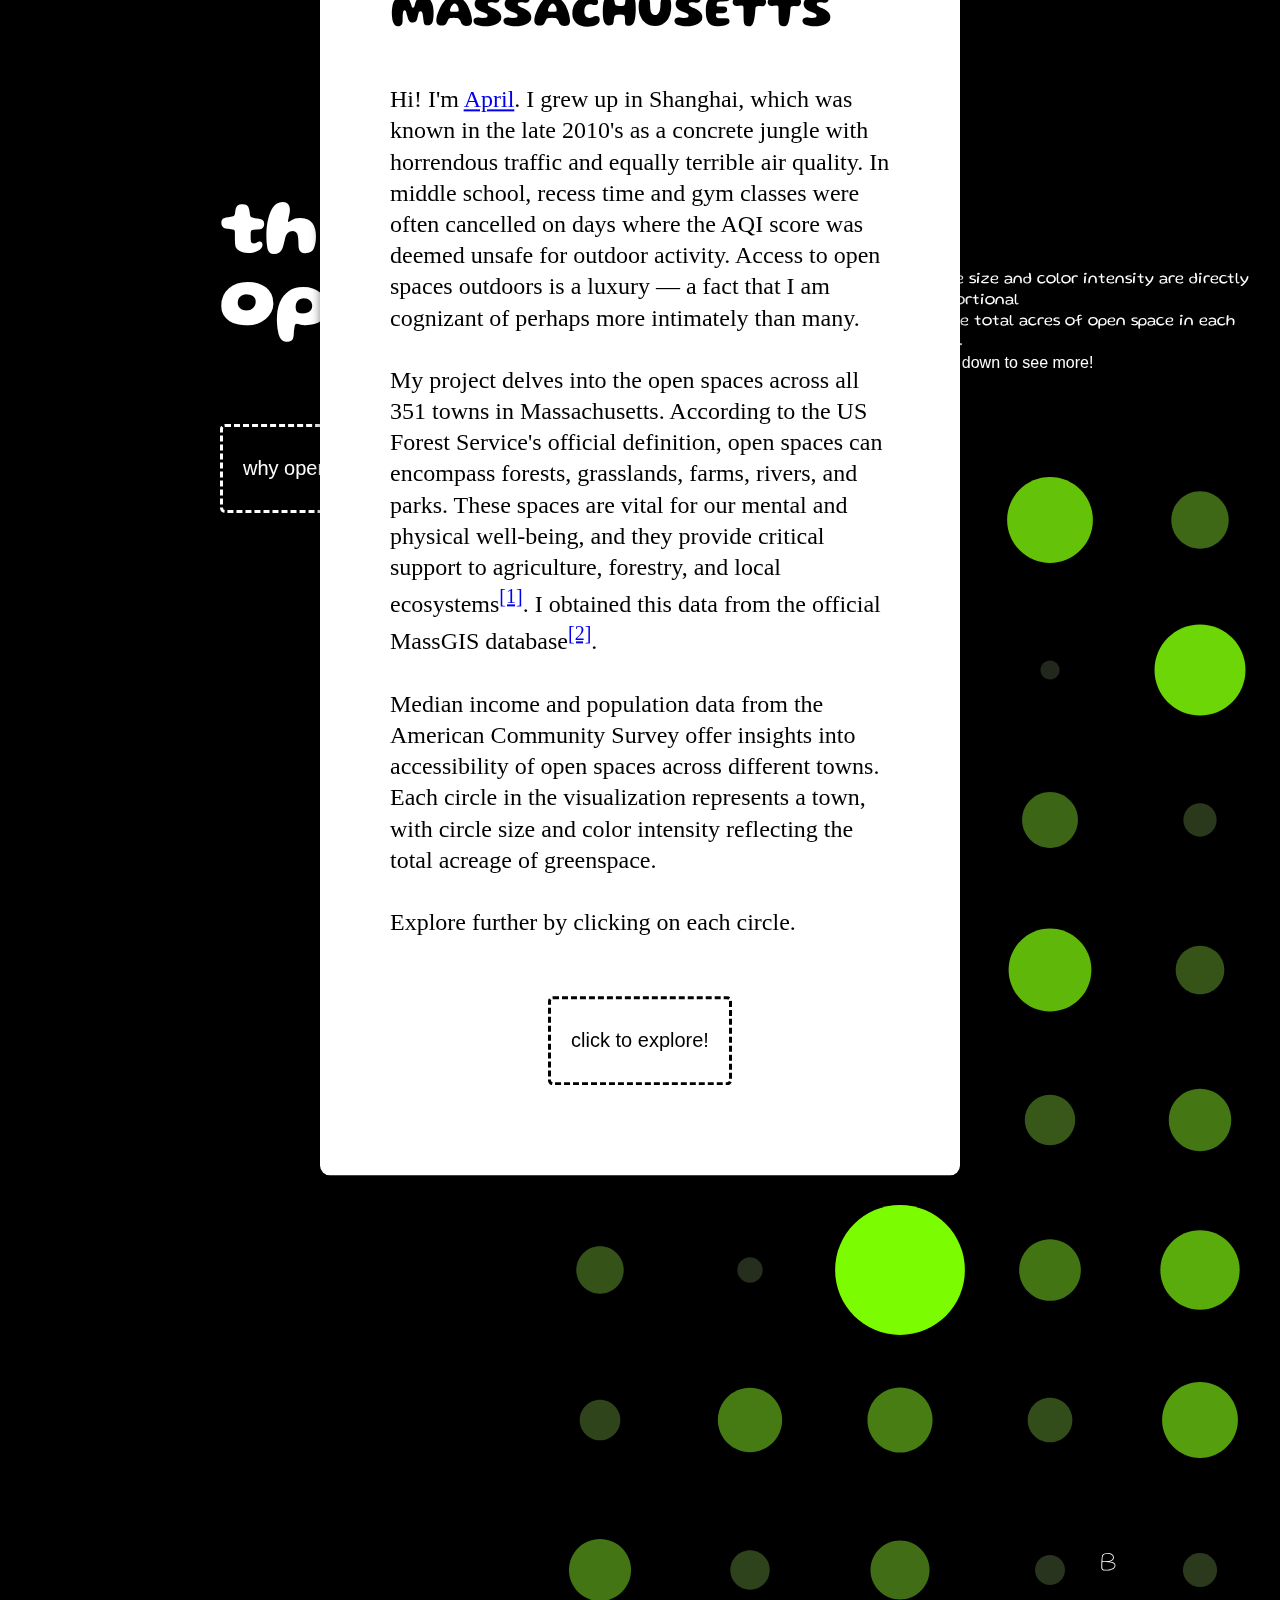
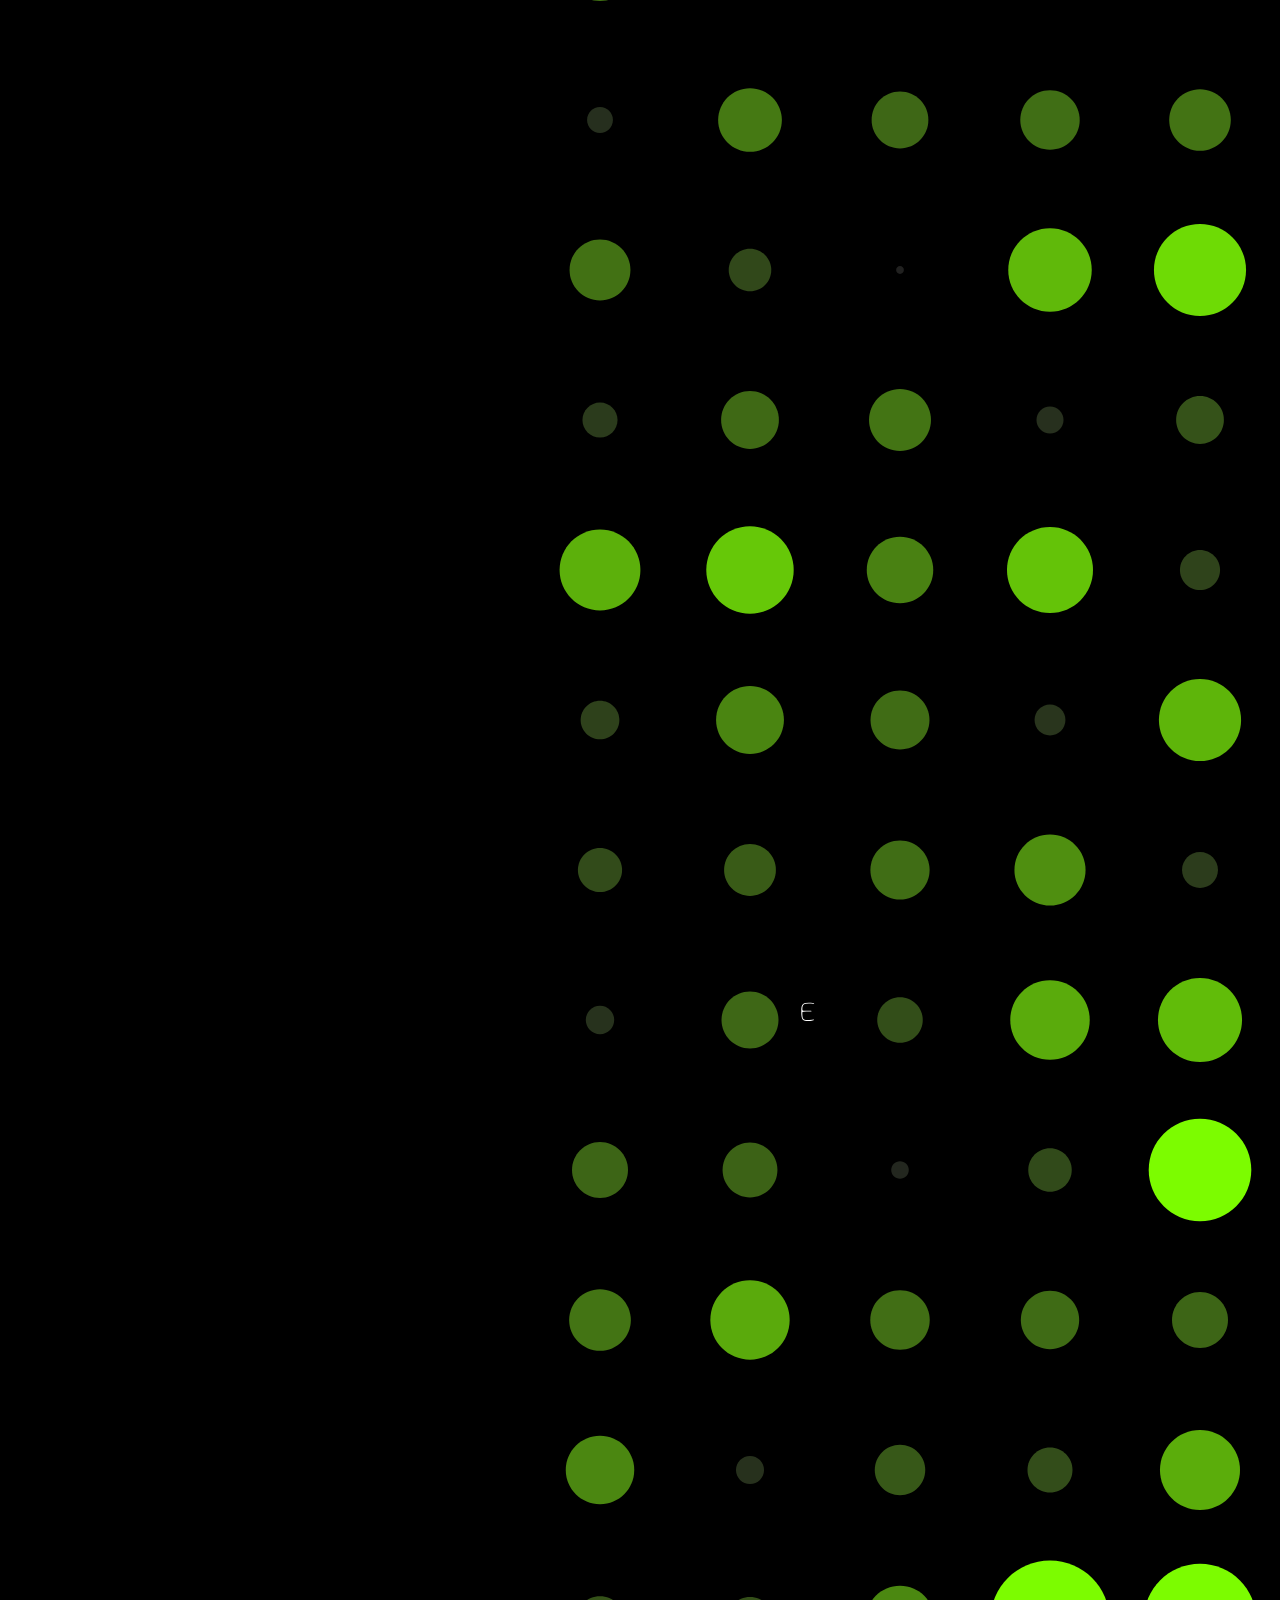
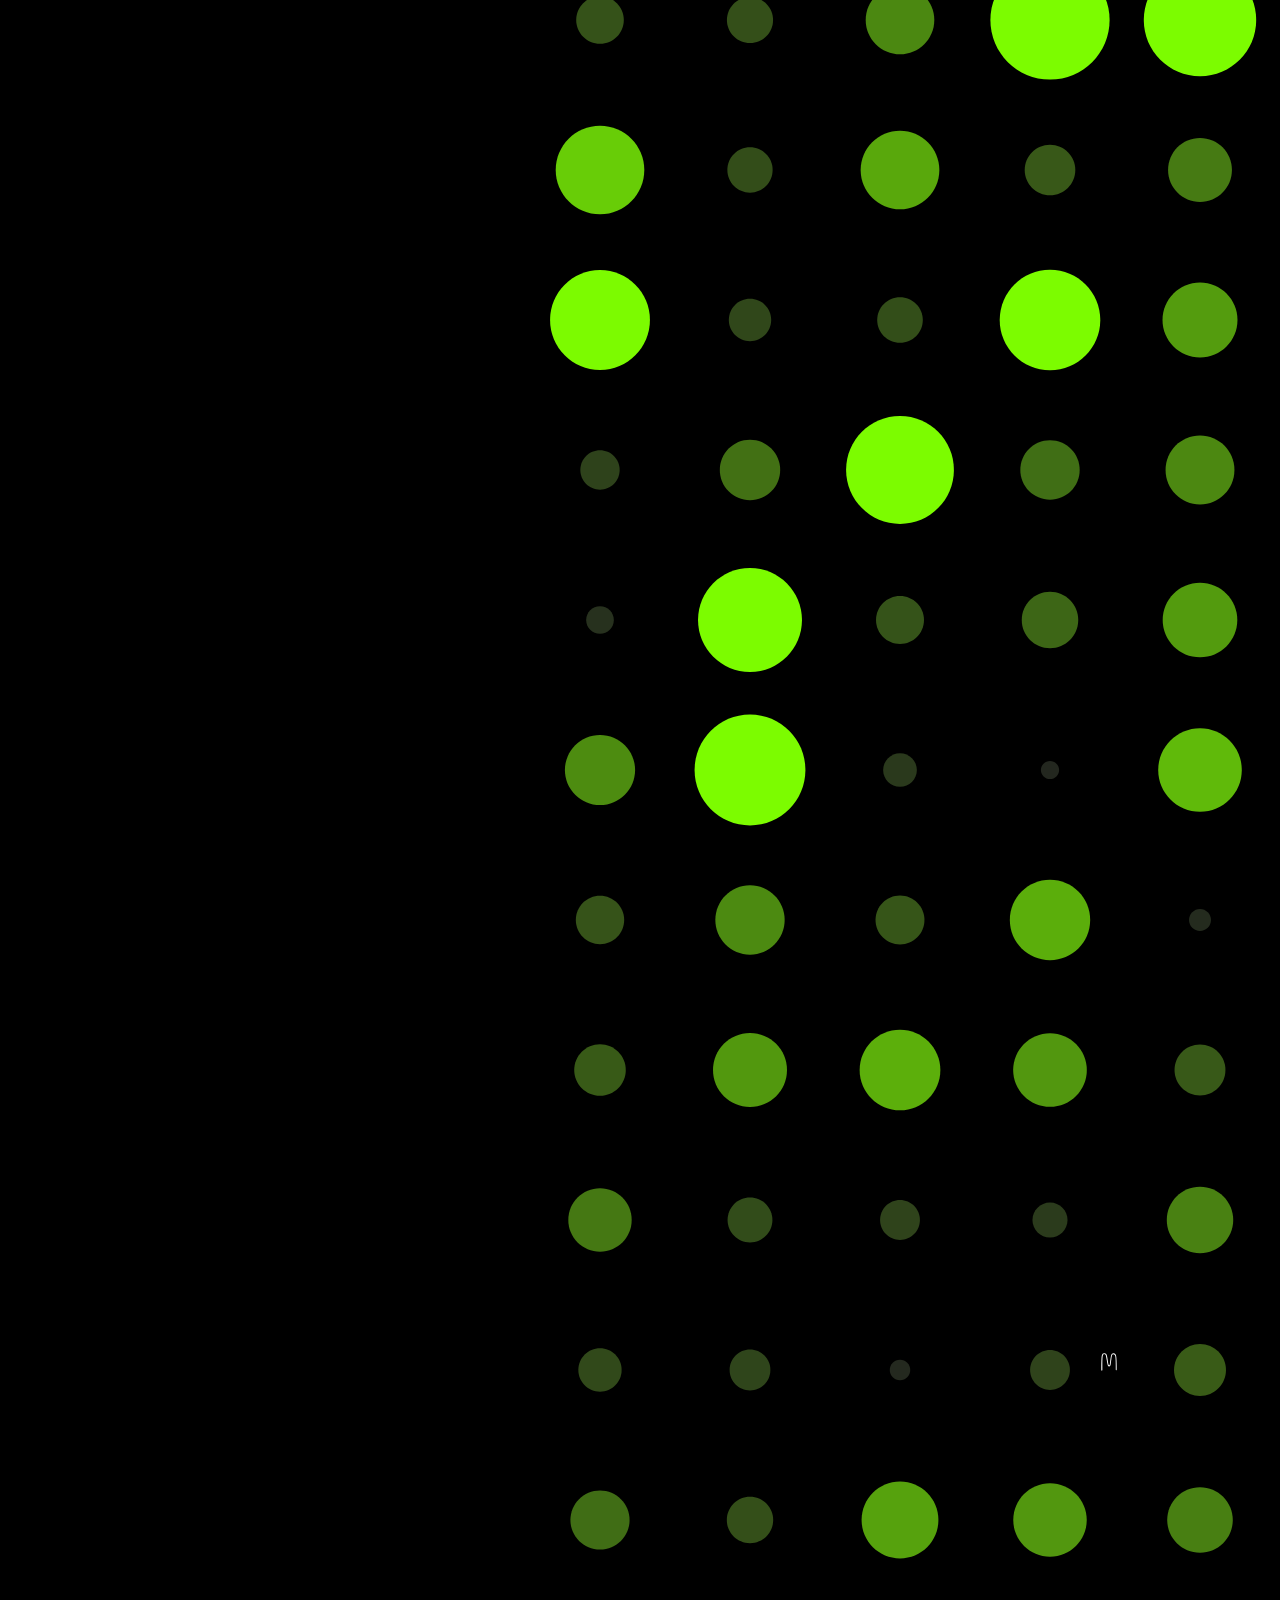
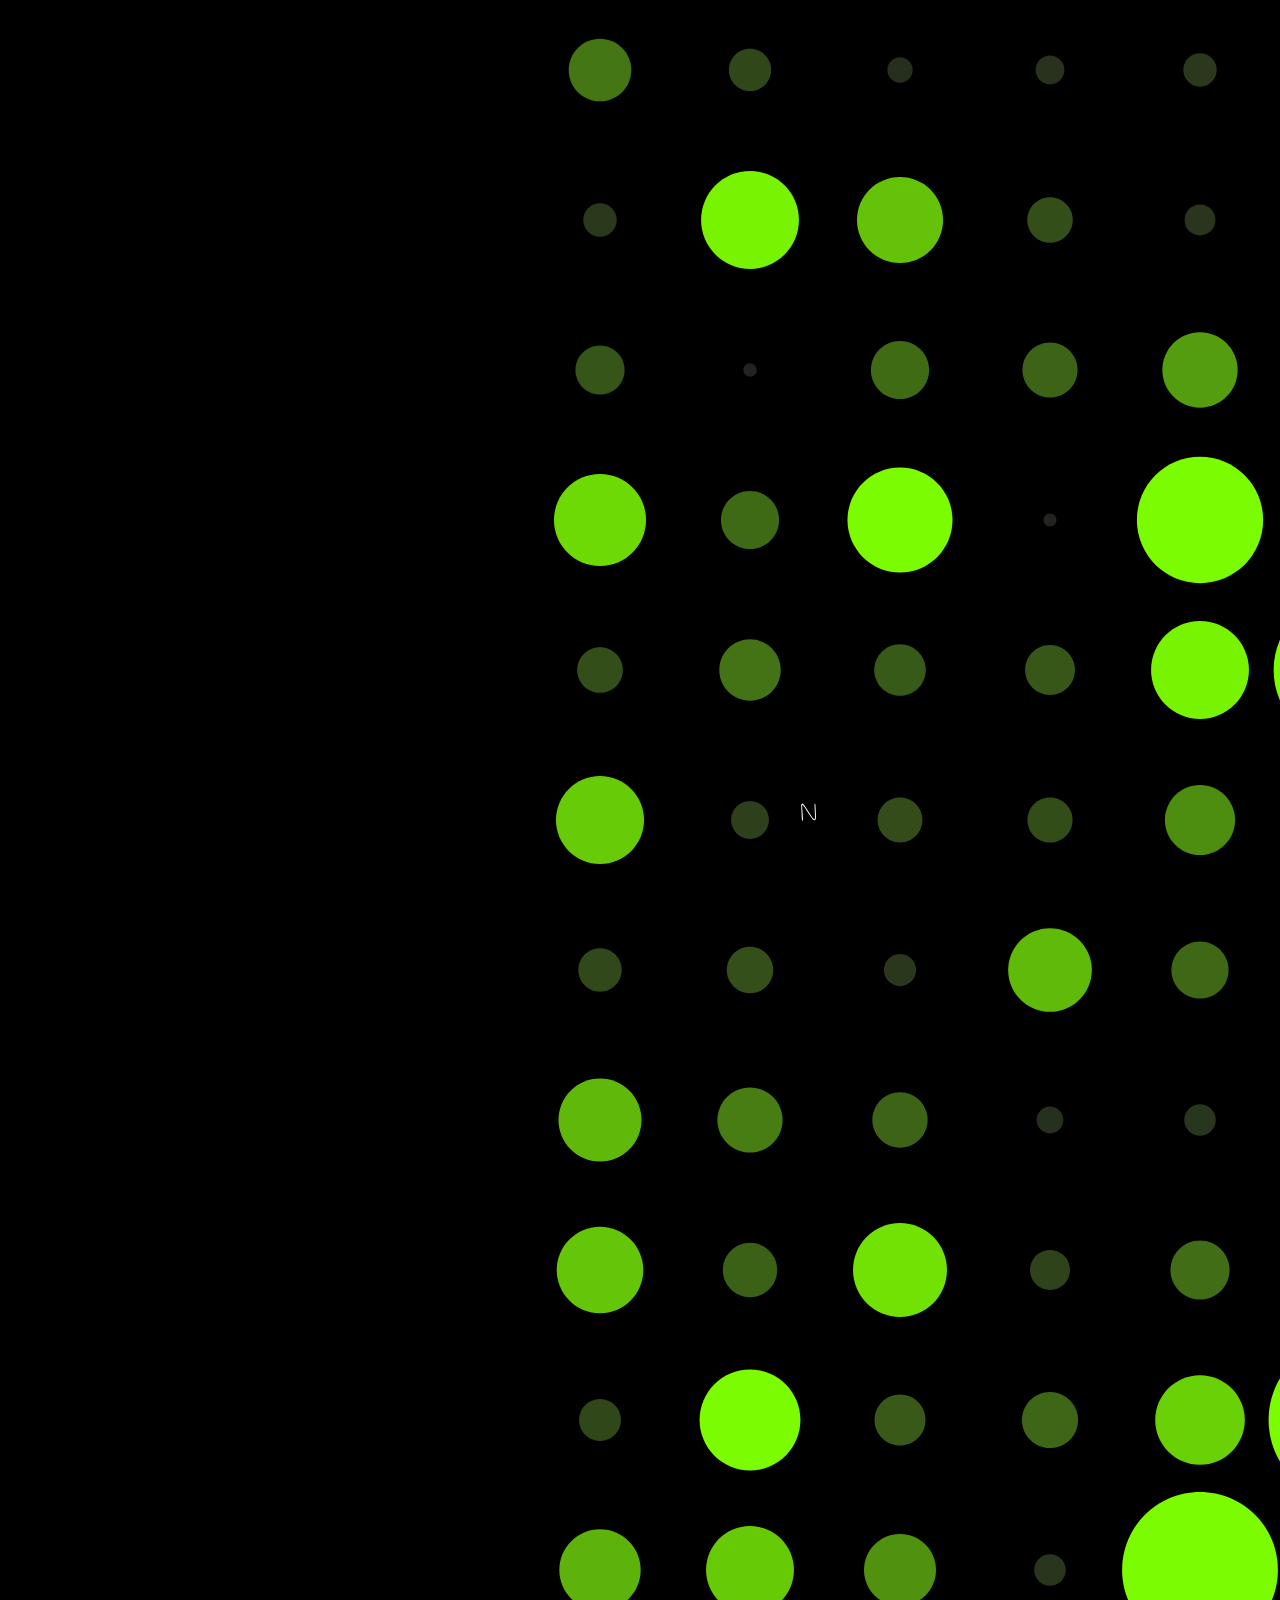
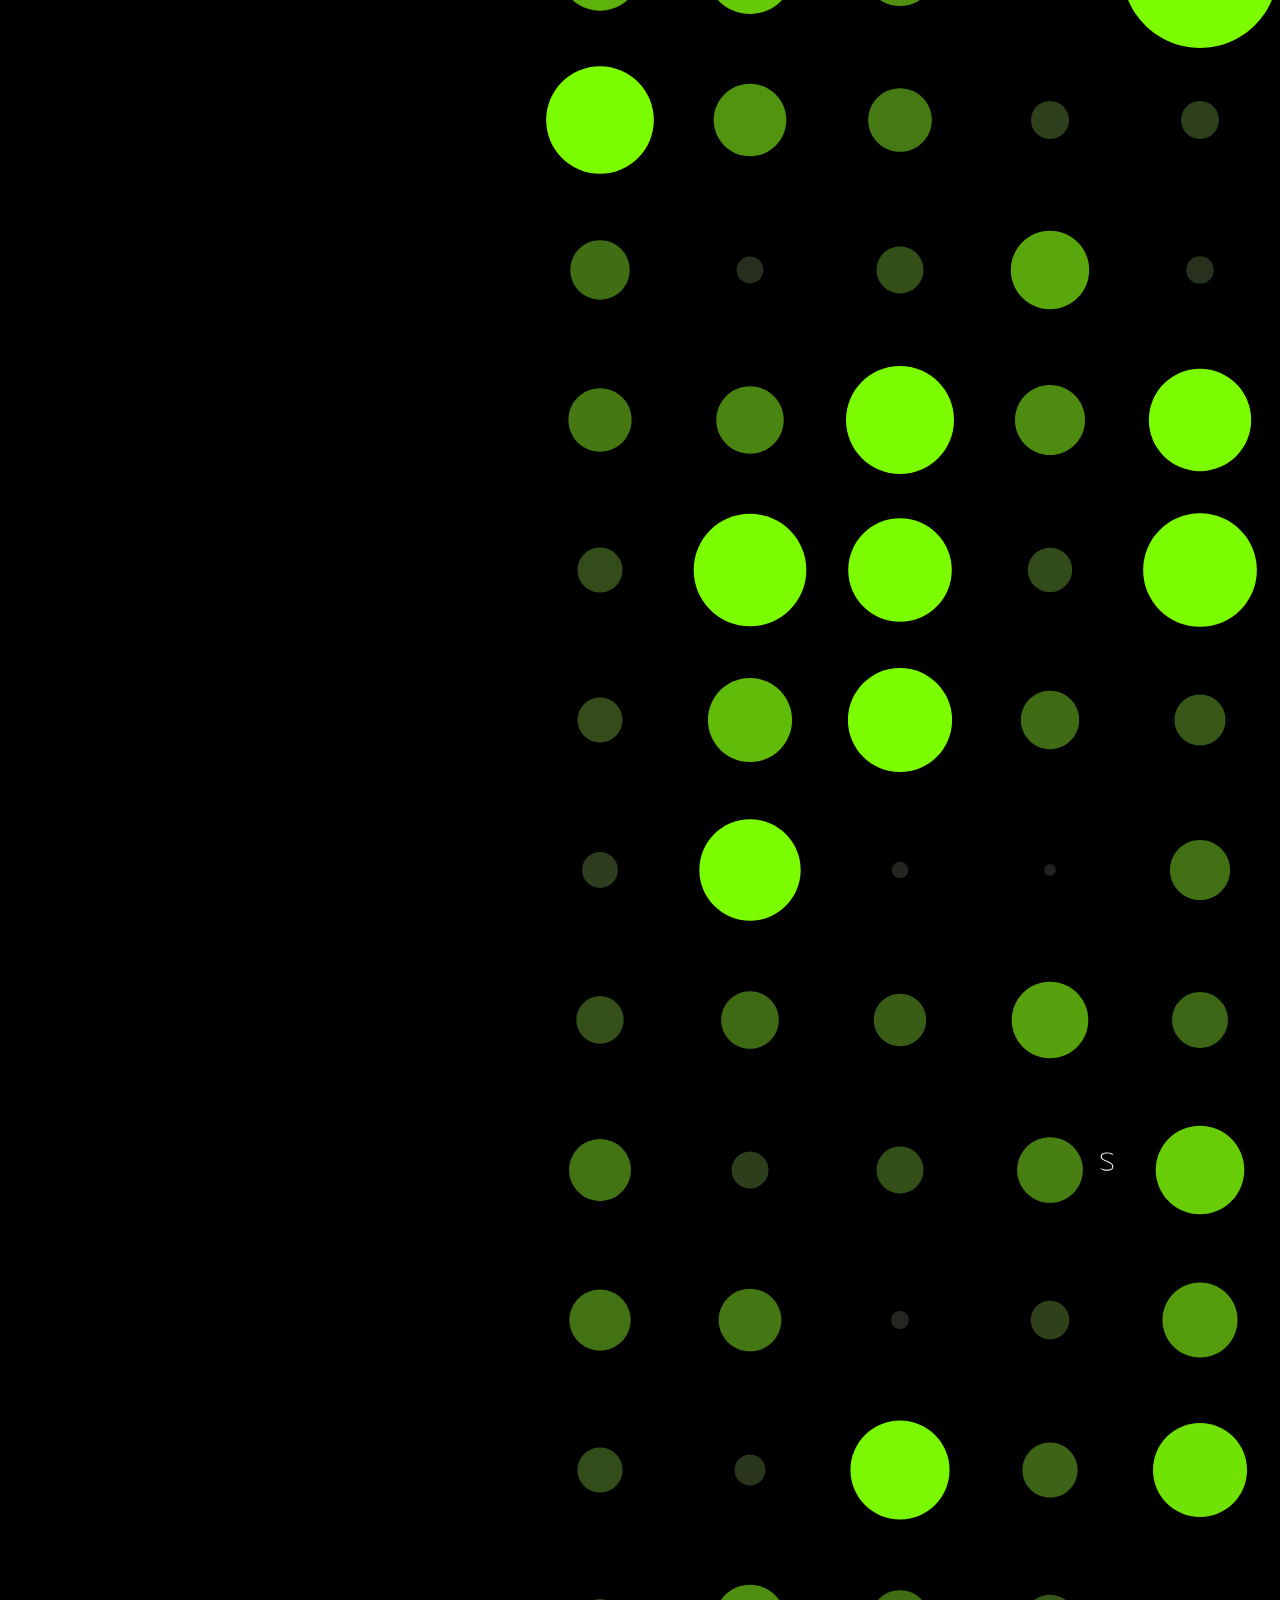
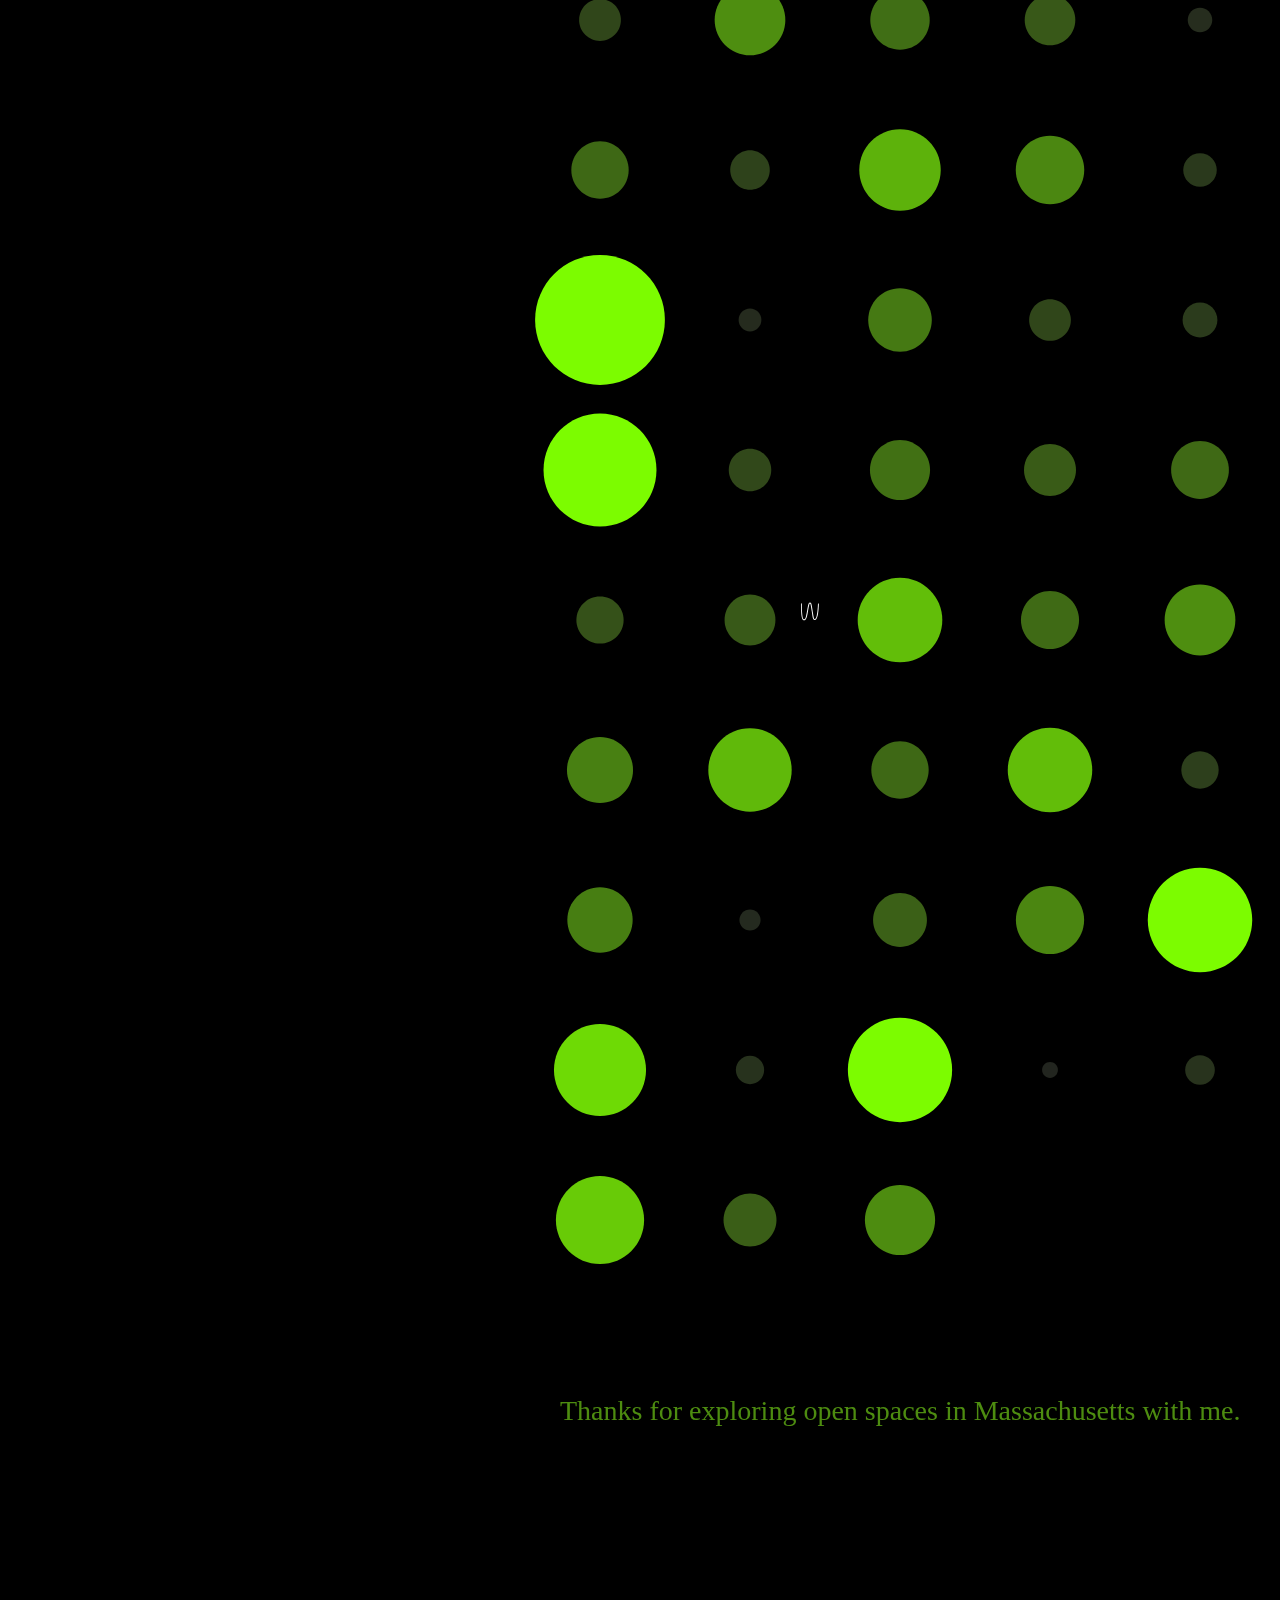
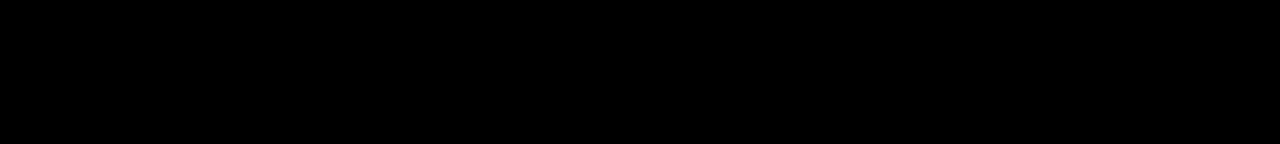
==== commit 0a916220: "add scrolling instructions" ====
--- a/index.html
+++ b/index.html
@@ -14,7 +14,7 @@
 <body>
   <div class="sticky-header">
     <h1> the cost of <br>open space</h1>
-    <p> circle size and color intensity are directly proportional <br>to the total acres of open space in each town. </p>
+    <p> circle size and color intensity are directly proportional <br>to the total acres of open space in each town.<br><b>scroll down to see more! </b></p>
     <br><br><br><br><br><br><br><br>    <br><br><br><br><br><br><br><br>
     <button onclick="openPopup()">why open spaces?</button>
   </div>
--- a/style/main.css
+++ b/style/main.css
@@ -64,7 +64,7 @@
 
 .sticky-header p {
   text-align: left;
-  margin: 90px 20px 20px 720px;
+  margin: 70px 20px 20px 720px;
   color: white;
   font-size: 16px;
   line-height: 1.3;
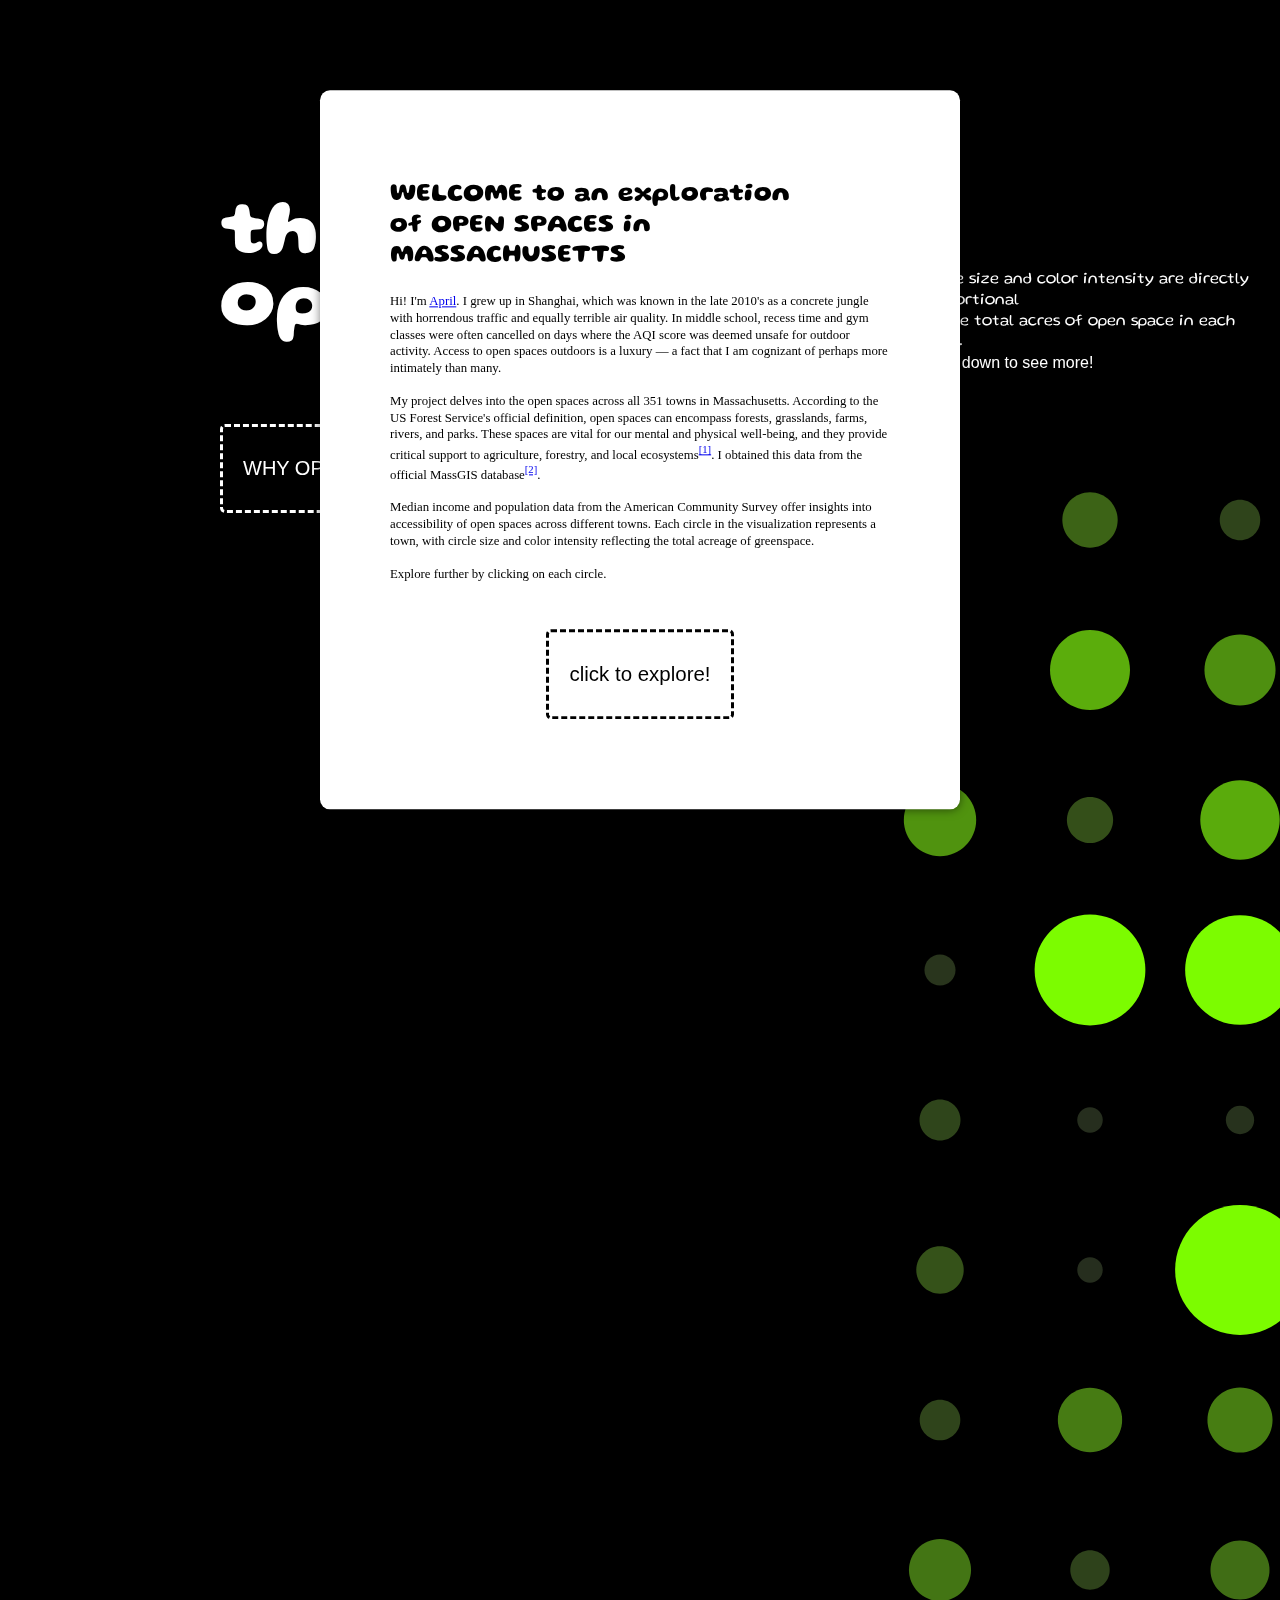
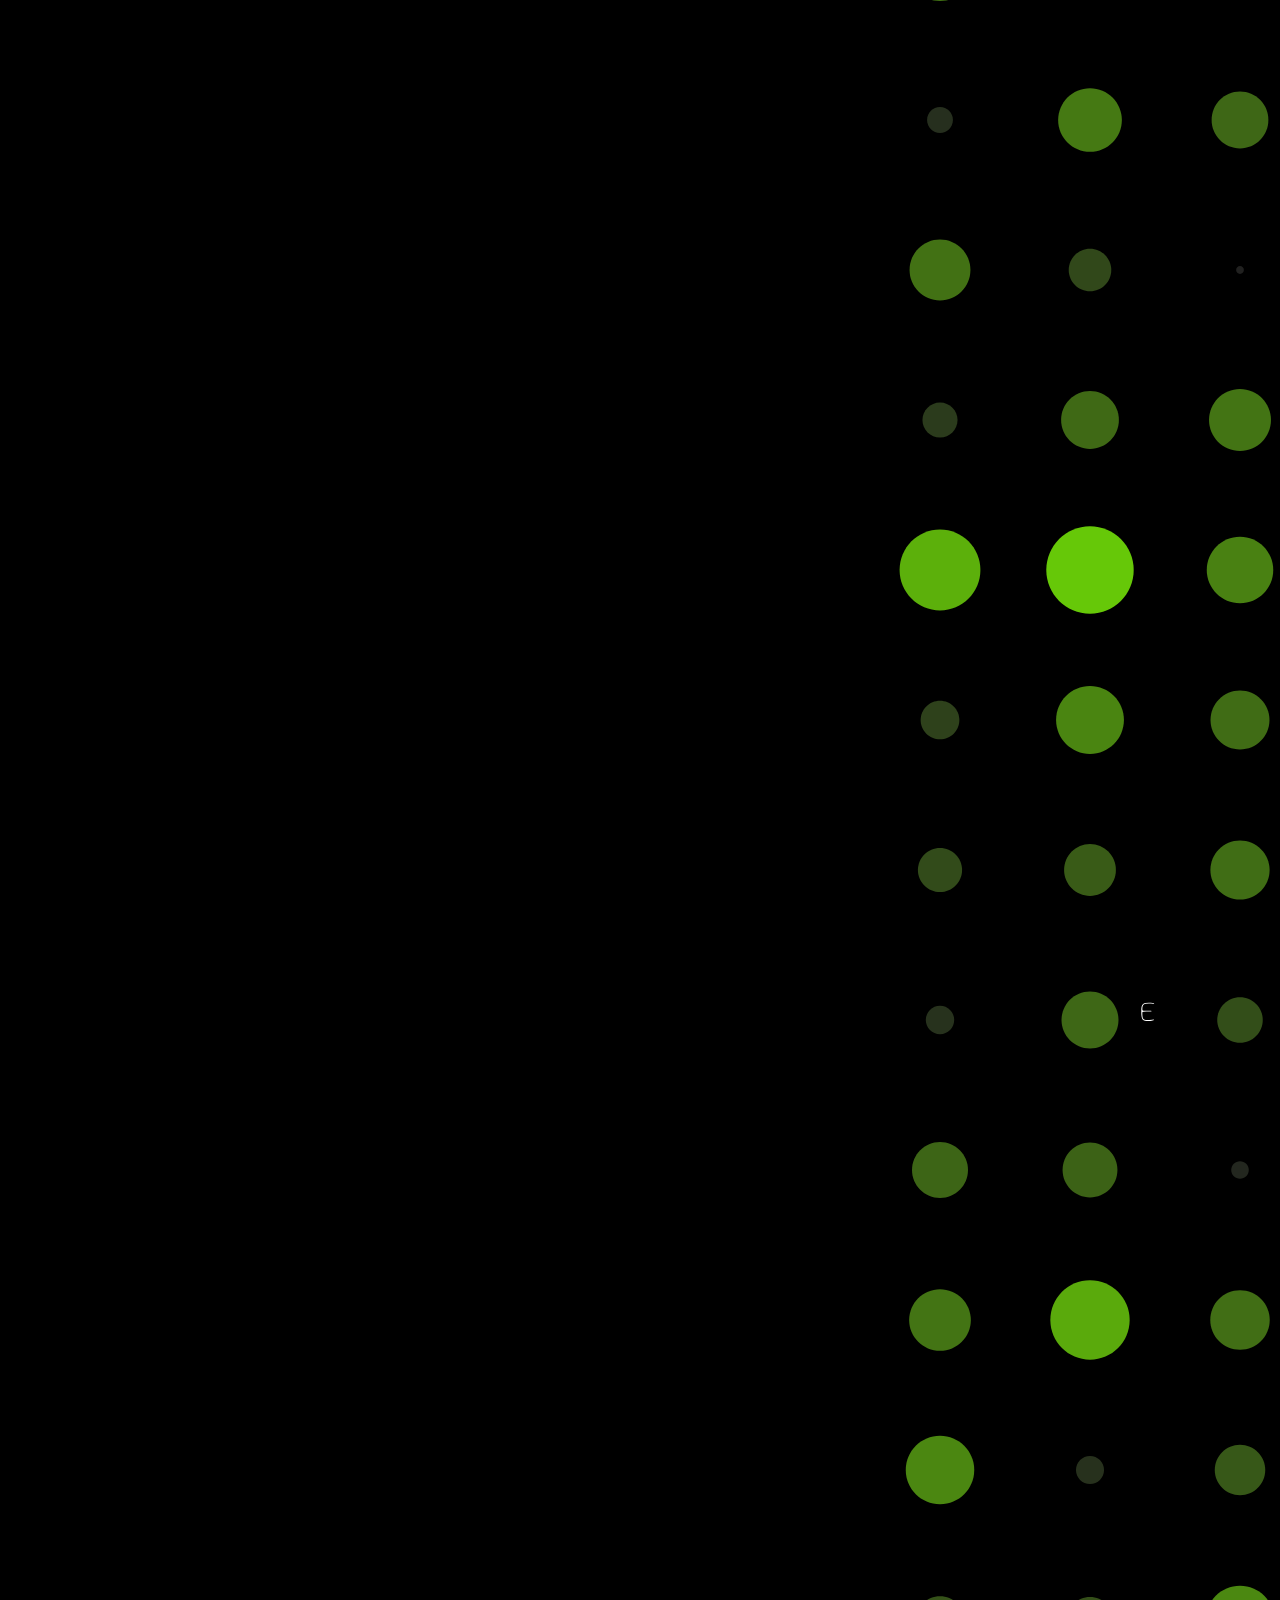
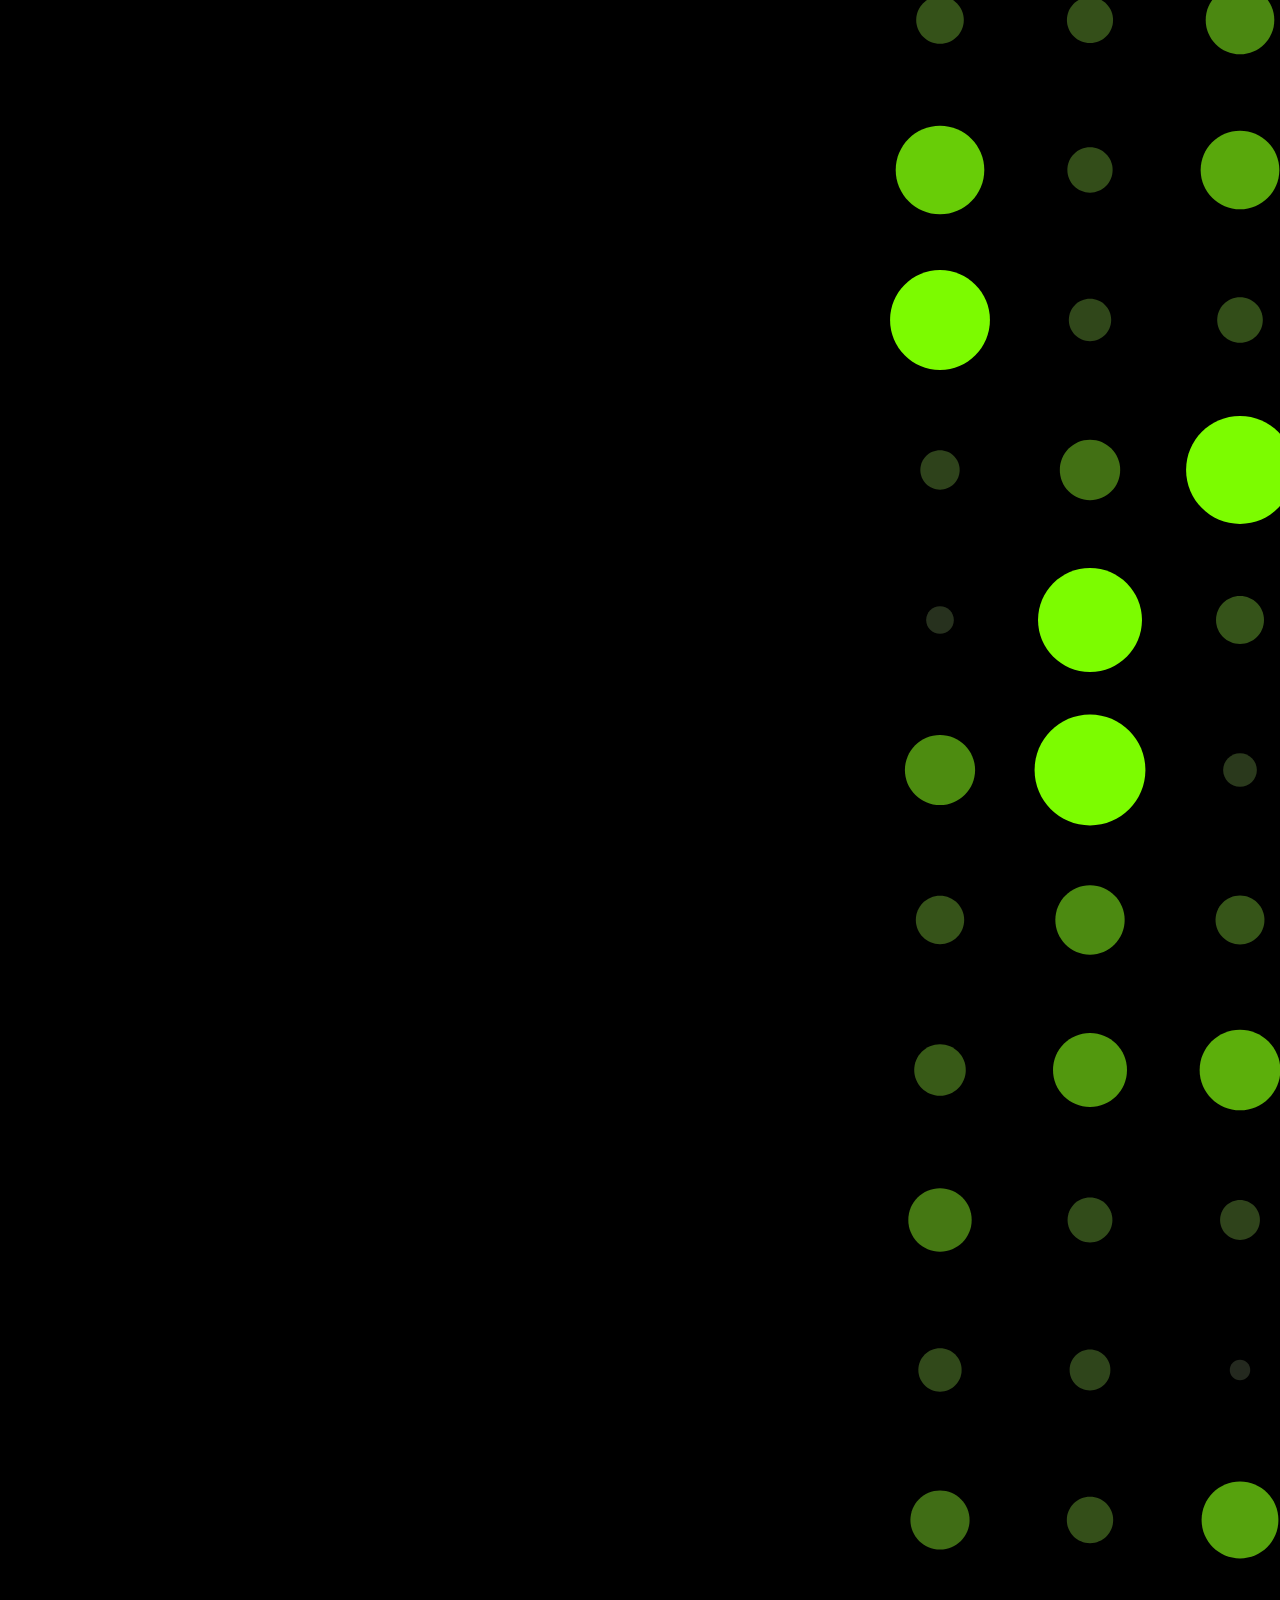
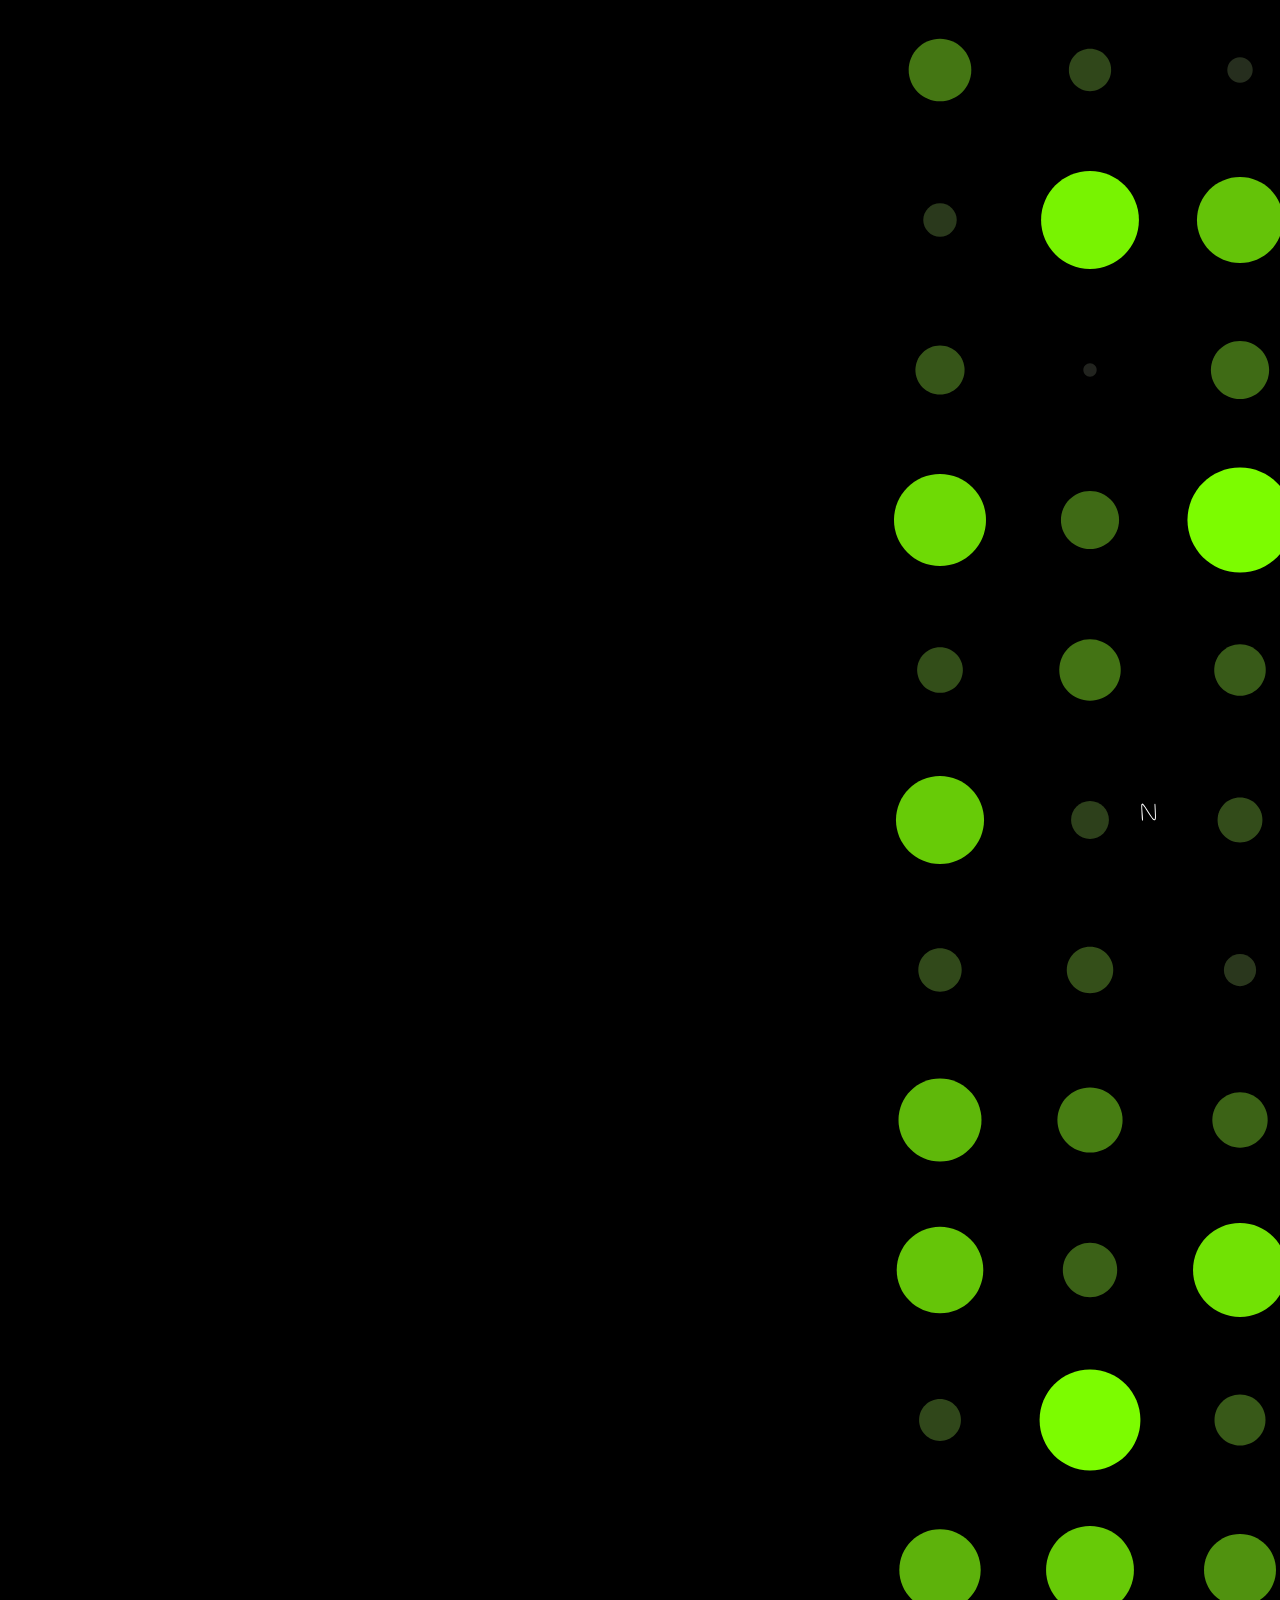
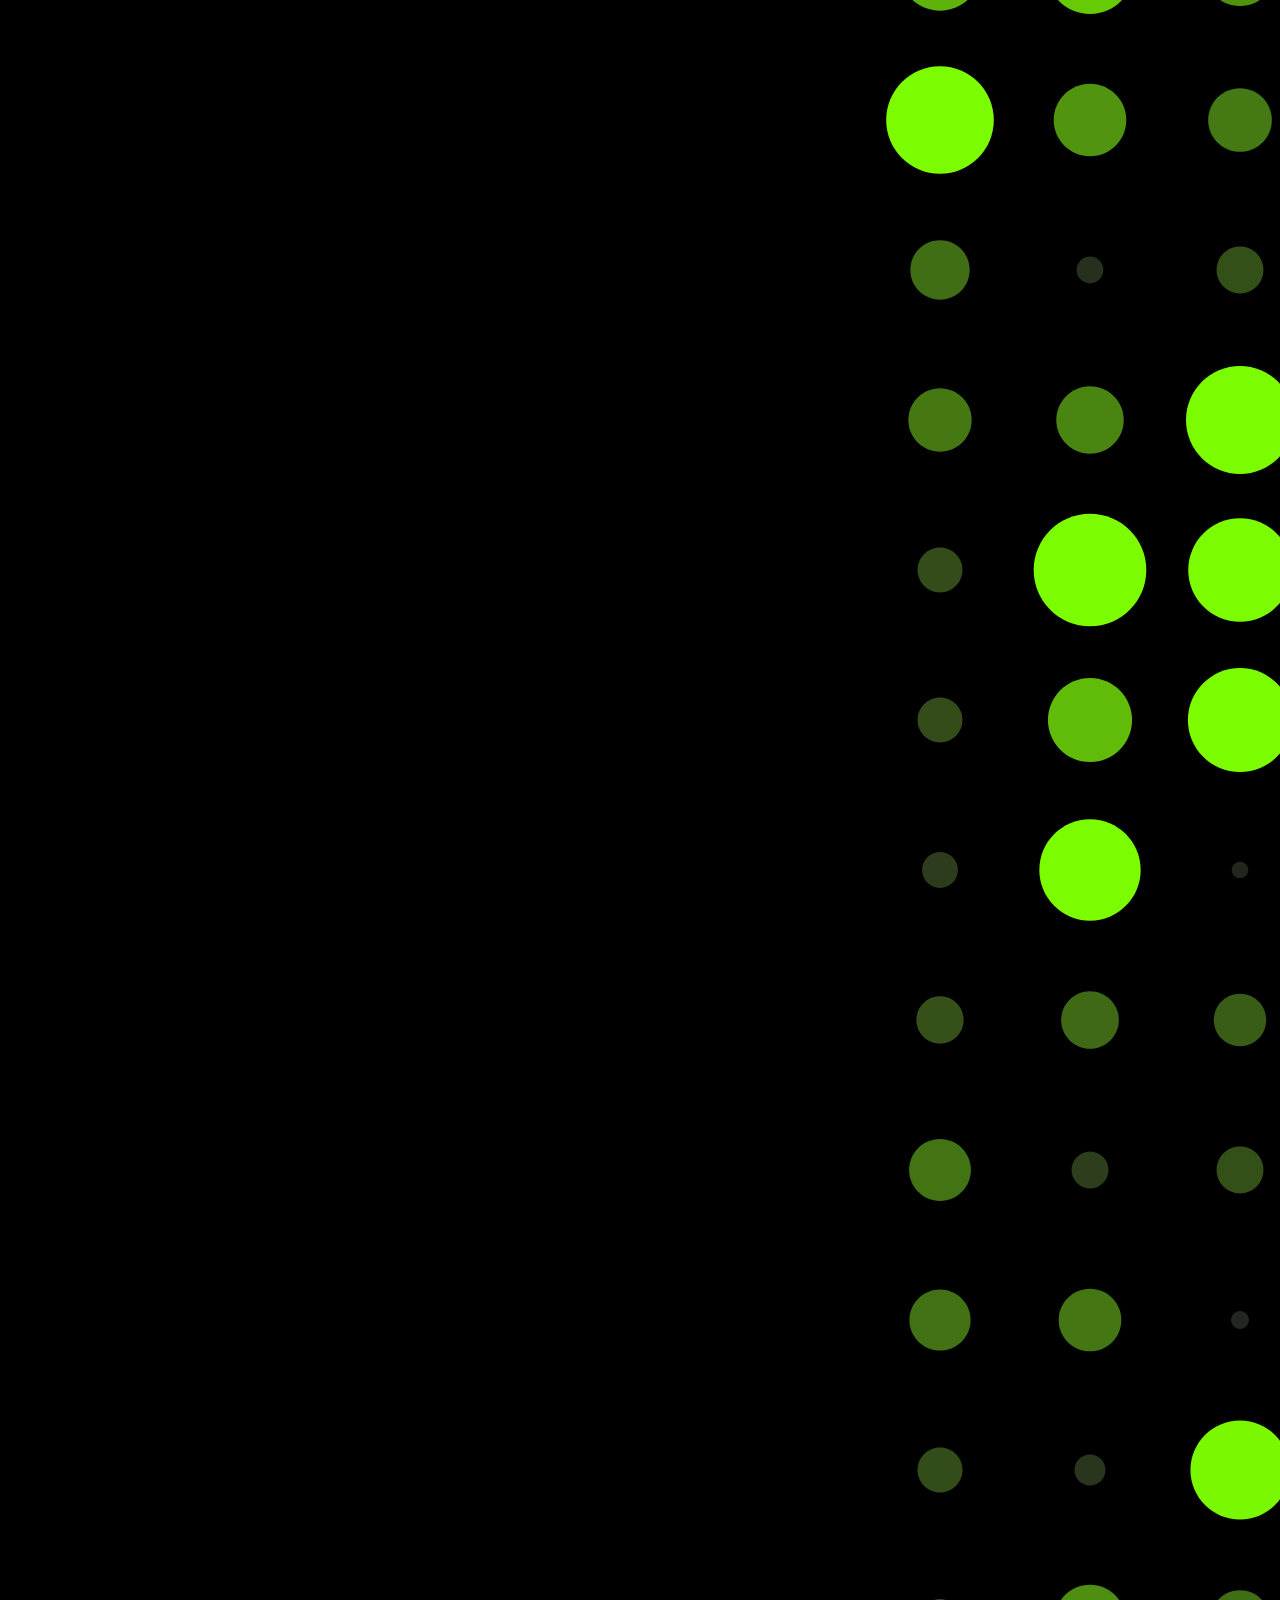
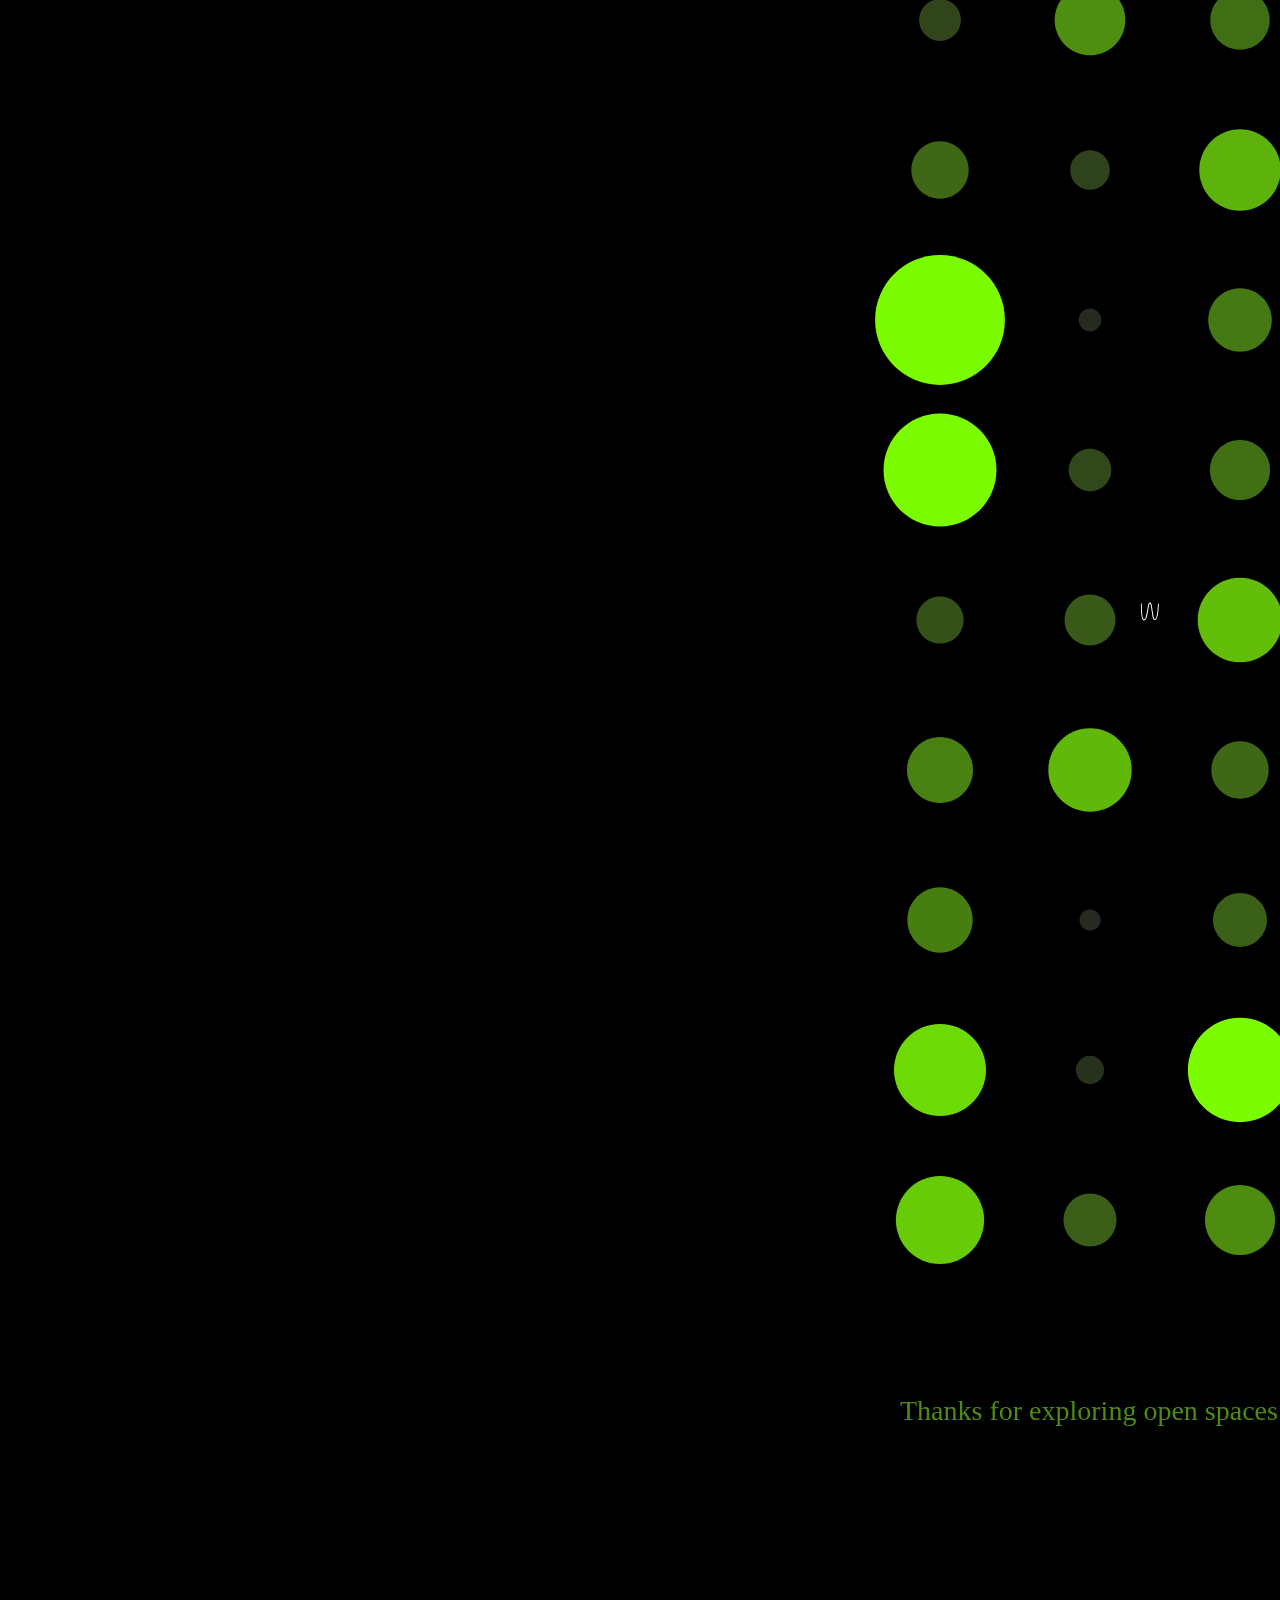
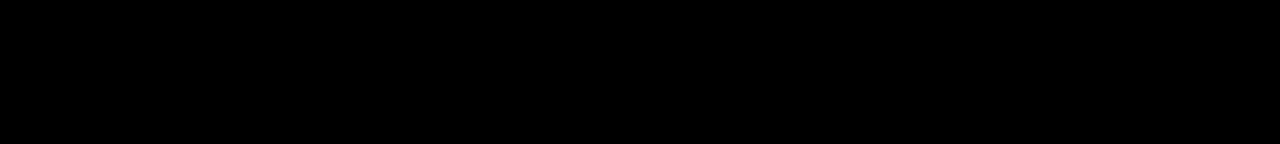
==== commit 55dd76d7: "justify content removed, changed font size to proportion of vw" ====
--- a/index.html
+++ b/index.html
@@ -11,12 +11,15 @@
 
 </head>
 
+
 <body>
   <div class="sticky-header">
     <h1> the cost of <br>open space</h1>
     <p> circle size and color intensity are directly proportional <br>to the total acres of open space in each town.<br><b>scroll down to see more! </b></p>
     <br><br><br><br><br><br><br><br>    <br><br><br><br><br><br><br><br>
-    <button onclick="openPopup()">why open spaces?</button>
+    
+    <button onclick="openPopup()">WHY OPEN SPACES?</button>
+
   </div>
 
   <div class="parallax-container">
@@ -60,6 +63,7 @@
     window.onload = function() {
       openPopup();
     };
+
   </script>
 </body>
 </html>
--- a/style/main.css
+++ b/style/main.css
@@ -6,6 +6,10 @@
 @font-face {
   font-family: 'GillSans';
   src: url('fonts/GillSans.ttf') format('truetype');
+}
+
+main {
+  justify-content: left;
 }
 
 body {
@@ -19,7 +23,7 @@
   display: flex;
   align-items: top;
   text-align: left;
-  justify-content: center;
+  /* justify-content: center; */
   overflow: auto;
 }
 
@@ -166,7 +170,7 @@
   border-radius: 5px; 
   cursor: pointer;
   font-family: 'Gluten', 'Open Sans', sans-serif;
-  font-size:20px;
+  font-size:1.6vw;
 }
 
 .popup-box {
@@ -182,7 +186,7 @@
 
 .popup-box p {
   color:#000000;
-  font-size: 24px;
+  font-size: 1vw;
   line-height:1.3;
   font-family:"GillSans";
 }
@@ -190,7 +194,7 @@
 .popup-box h2 {
   margin-top: 20px;
   color:#000000;
-  font-size: 48px;
+  font-size: 2vw;
   font-family: 'Gluten', 'Open Sans', sans-serif;
   line-height:1.2;
 }
